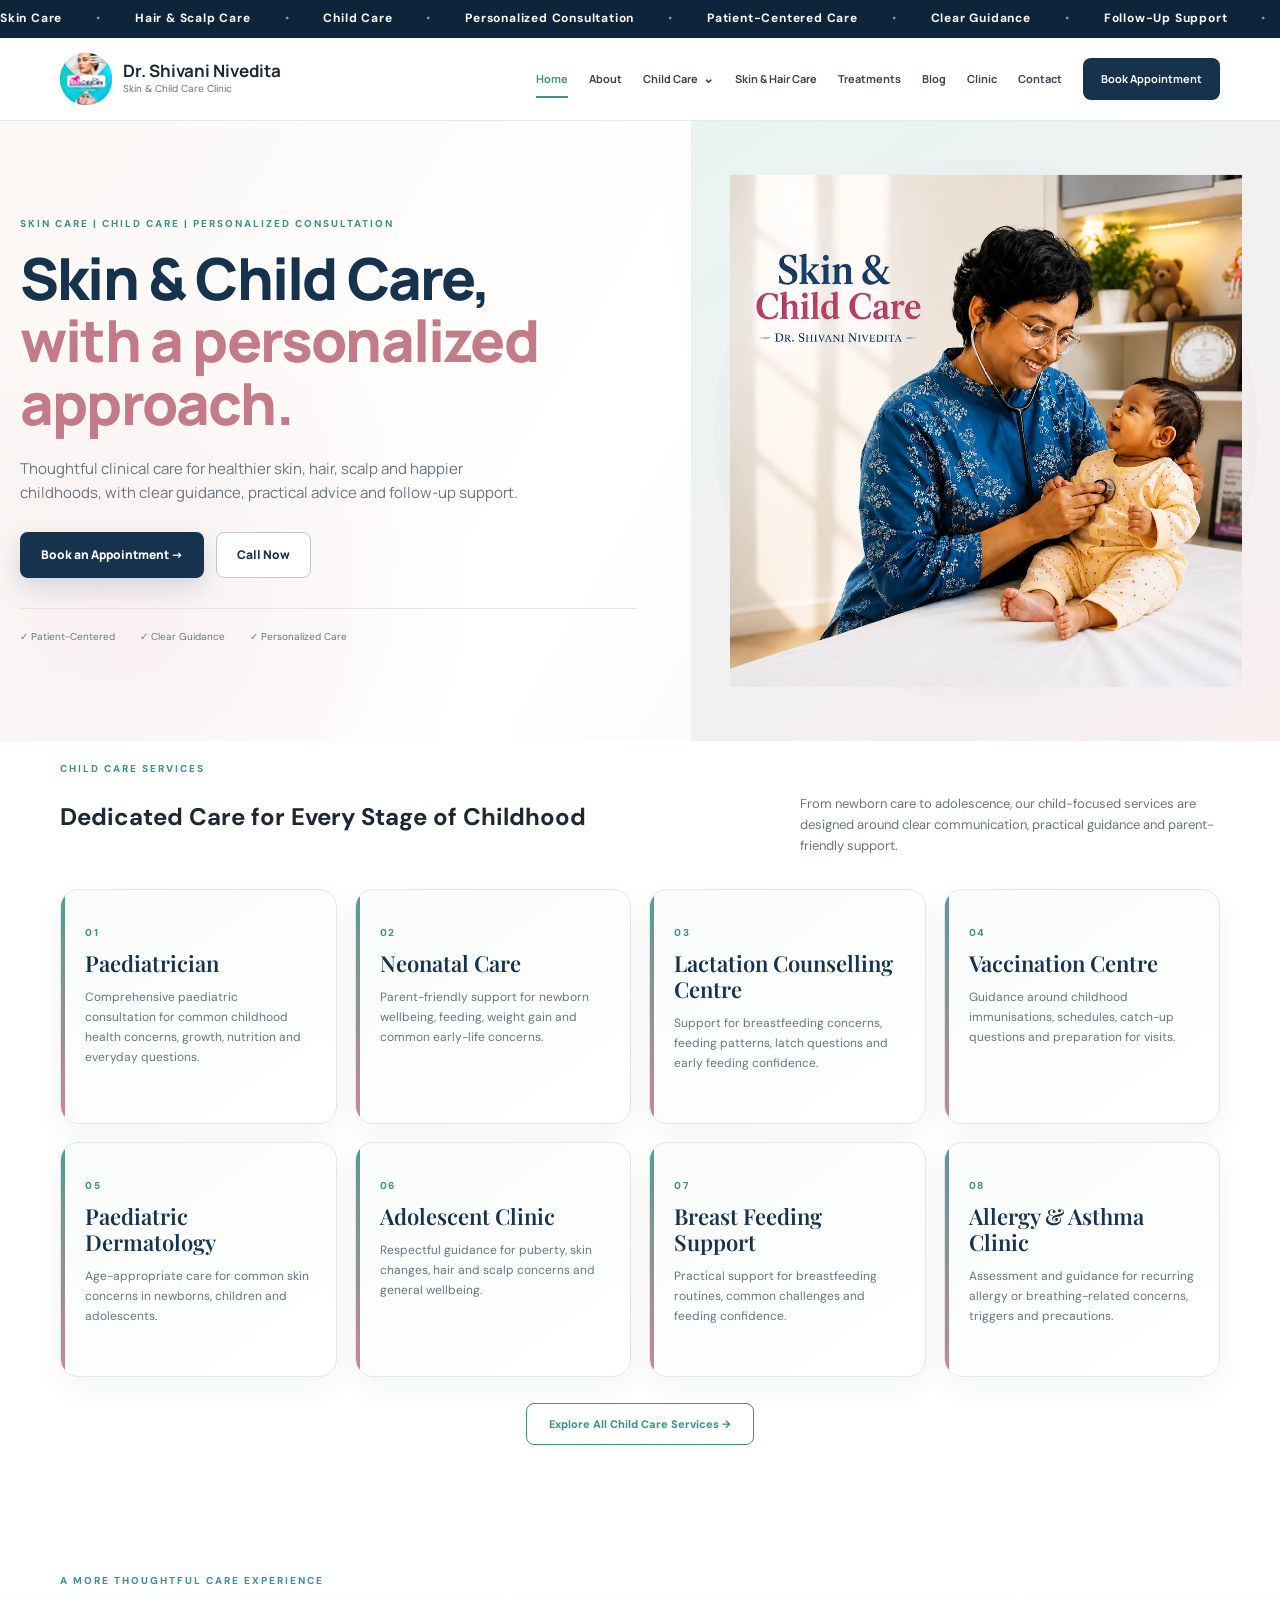
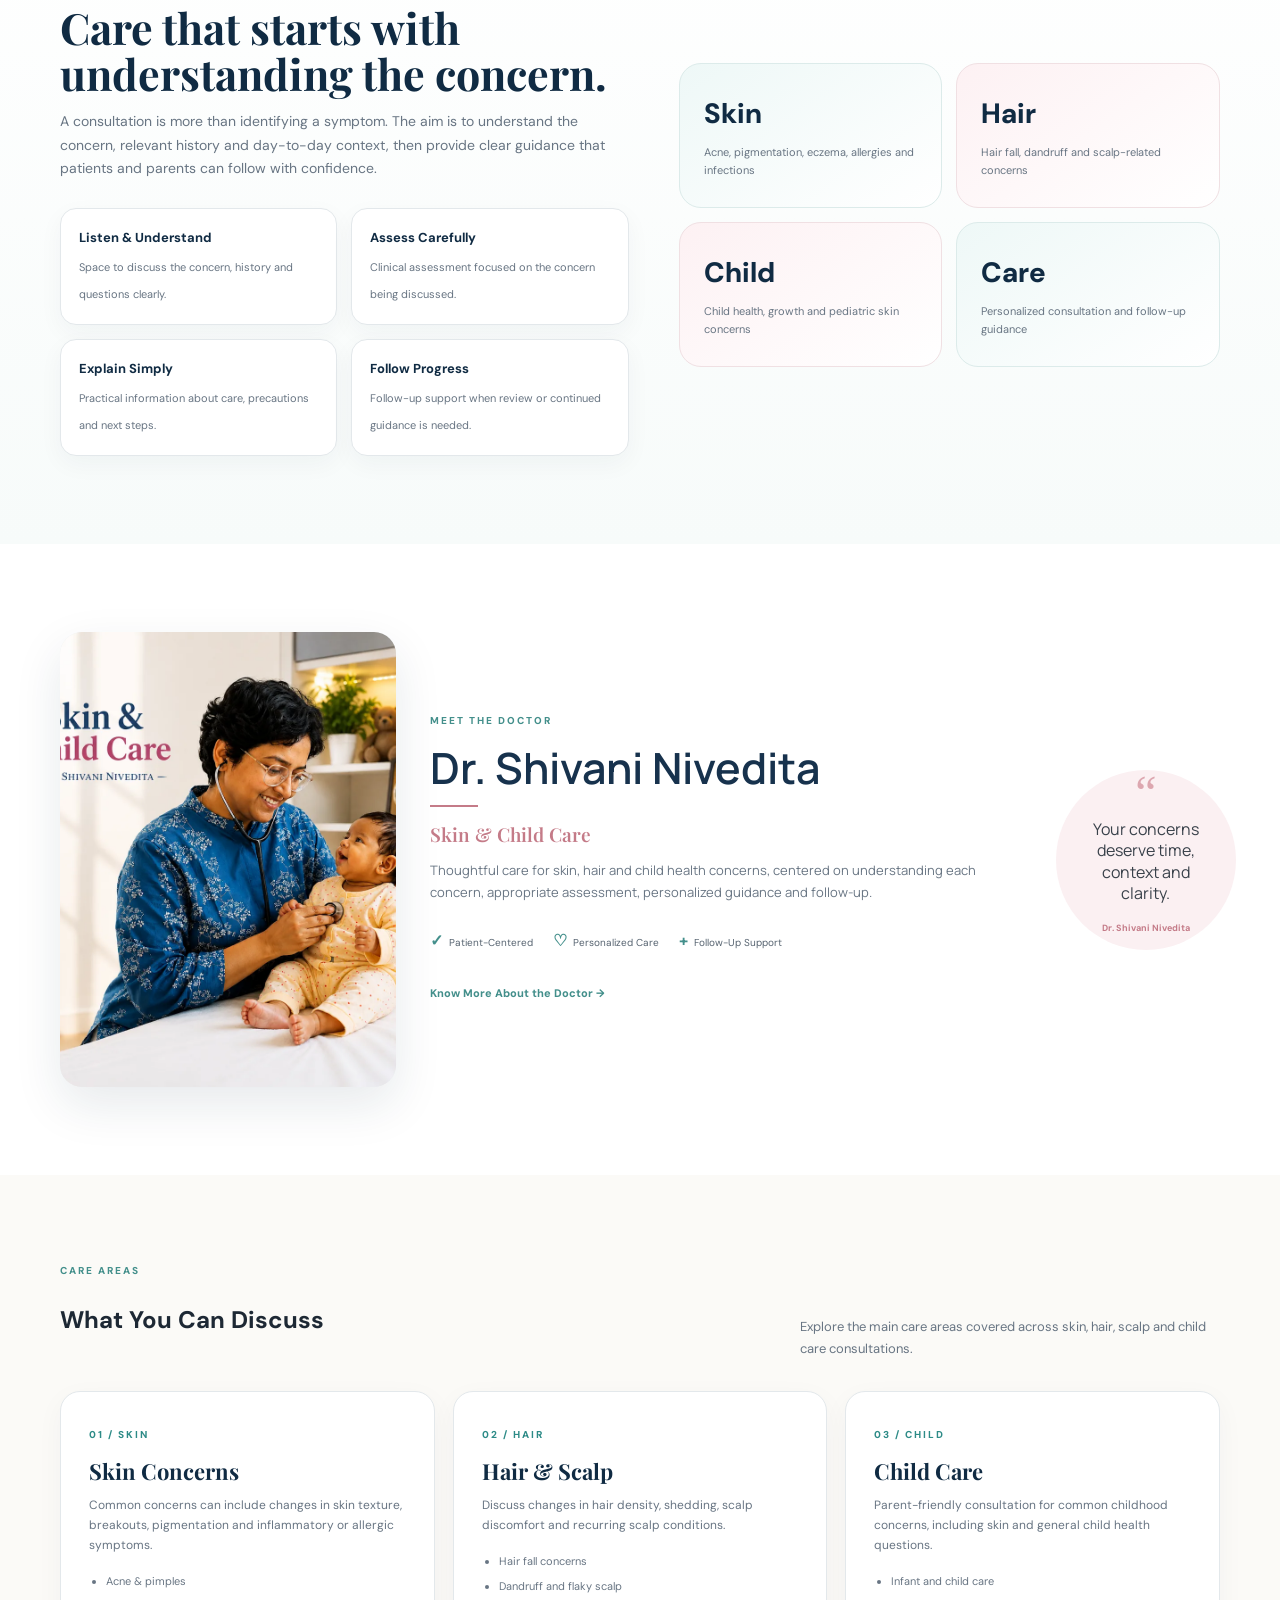
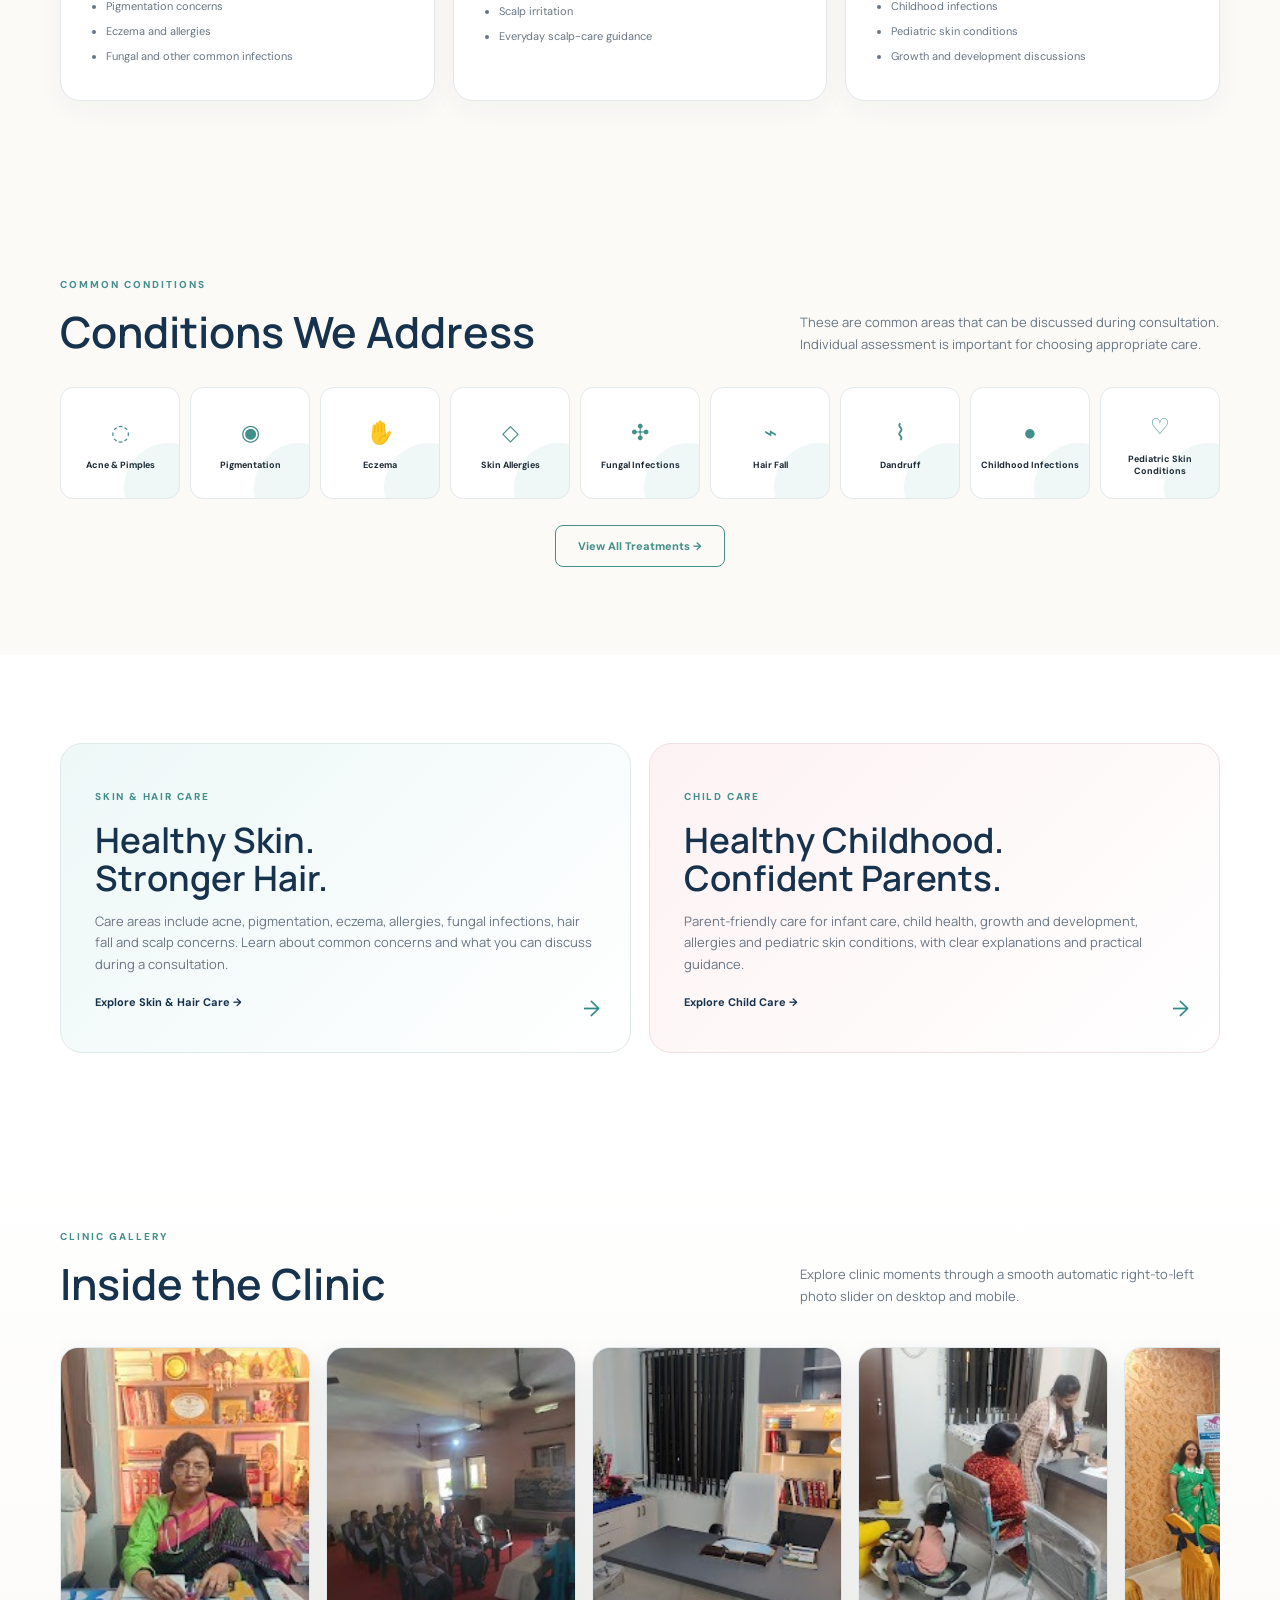
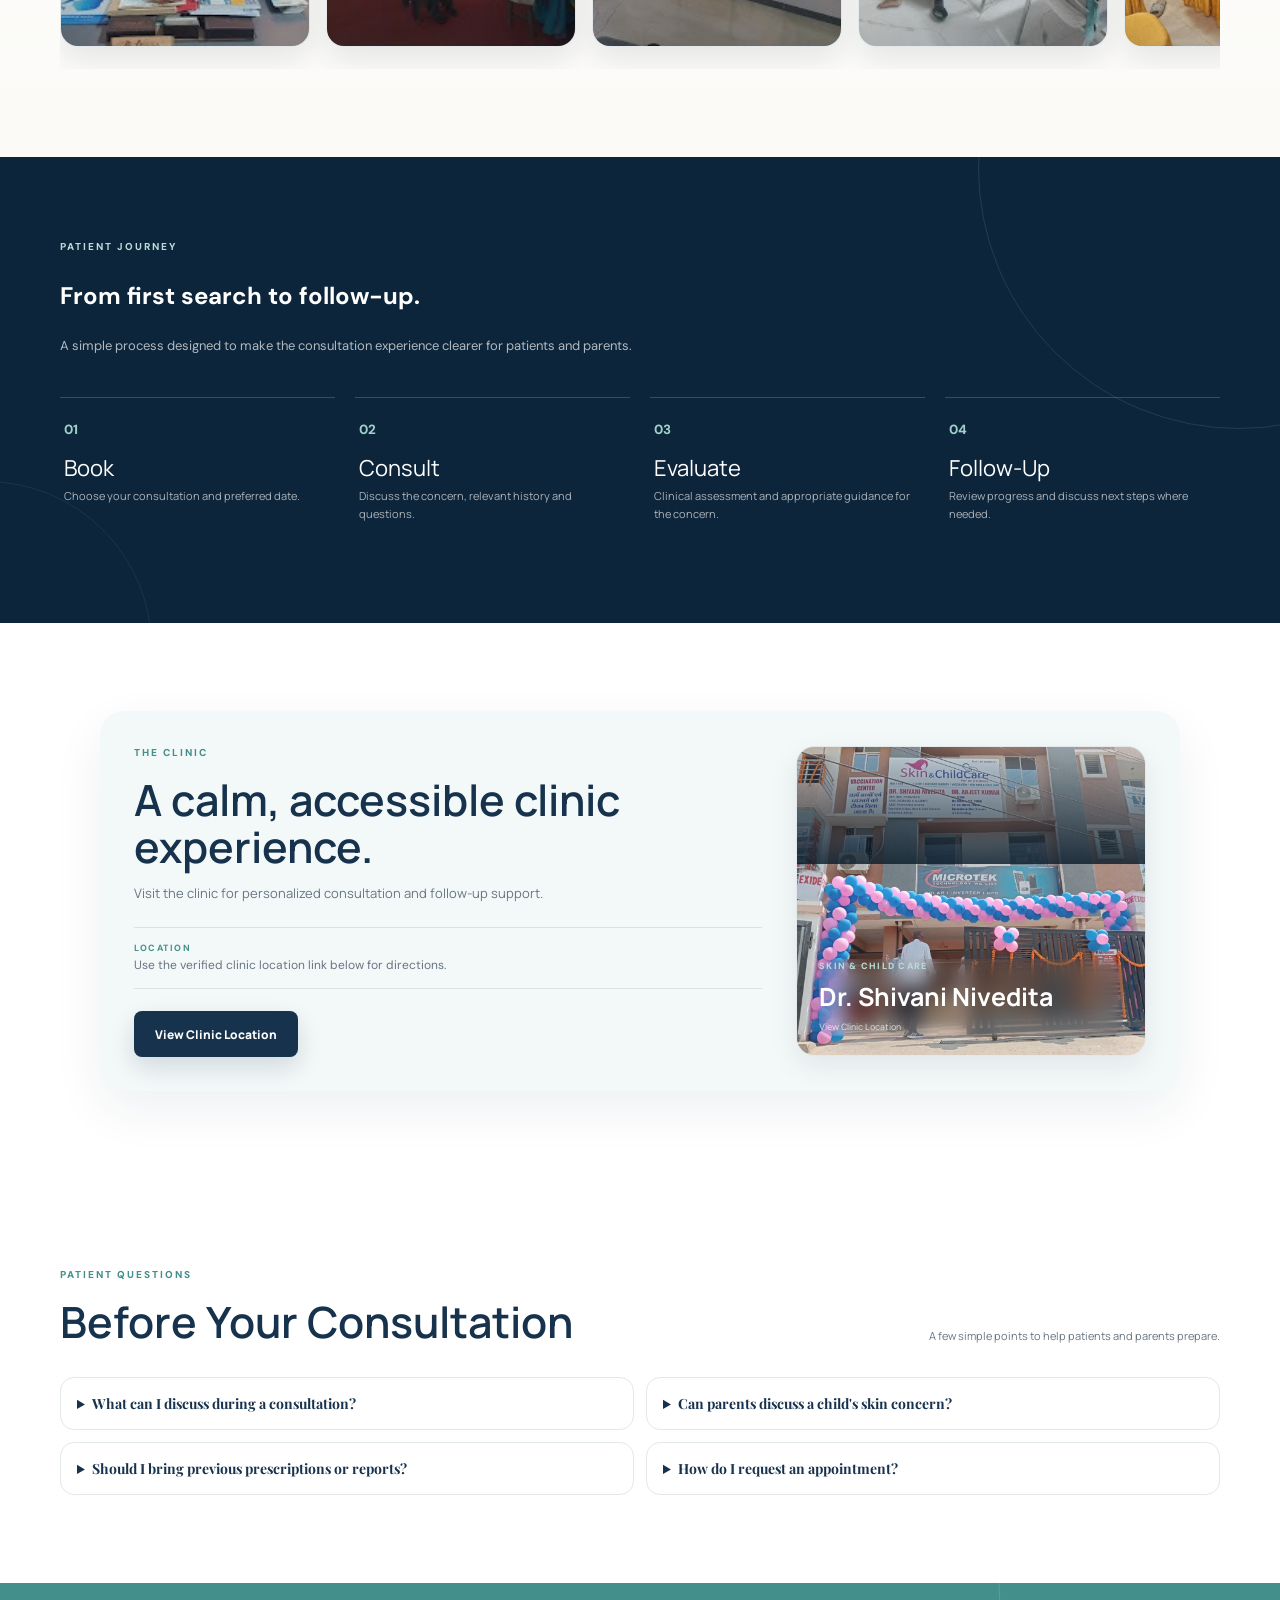
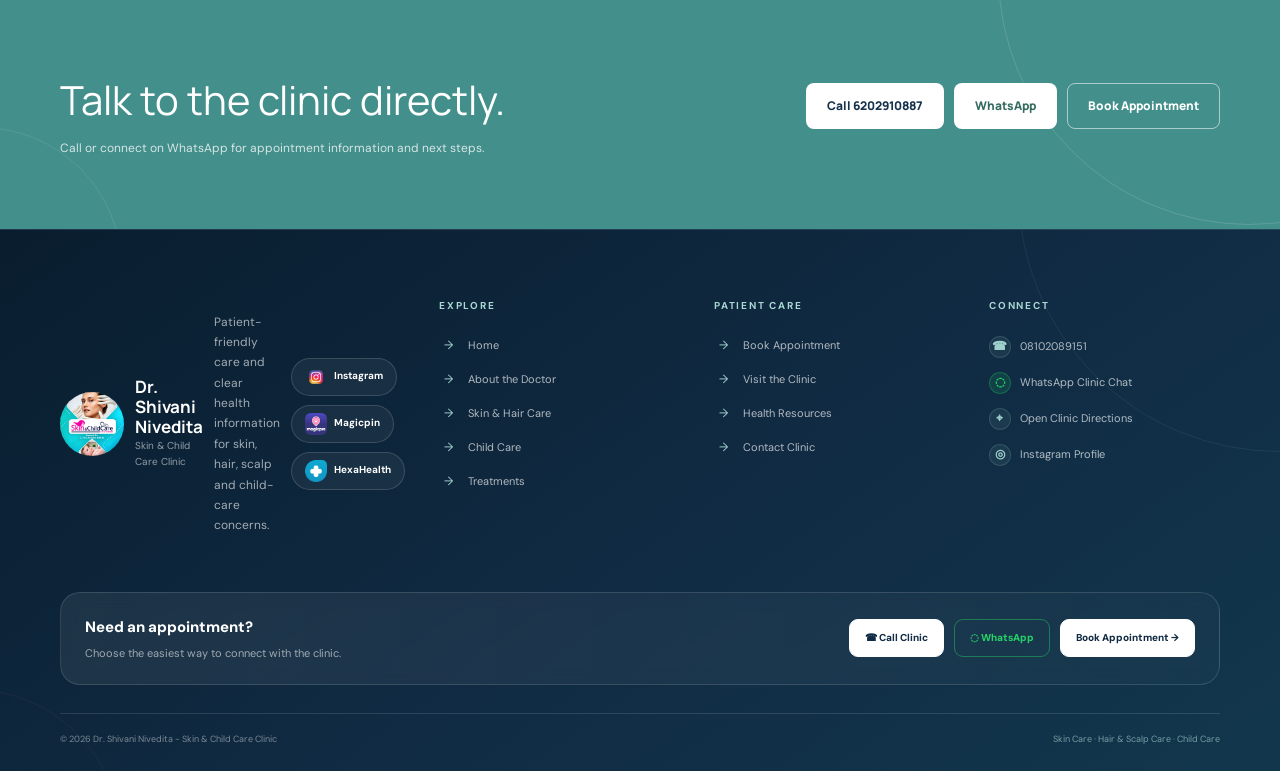
==== index.html @ 1cd17243 "Show highlighted Child Care services on homepage" ====
<!doctype html><html lang="en"><head><meta charset="UTF-8"><meta name="viewport" content="width=device-width,initial-scale=1.0"><meta name="description" content="Dr. Shivani Nivedita Skin & Child Care Clinic. Personalized consultation for skin, hair, scalp and child health concerns with clear guidance and follow-up support."><meta name="theme-color" content="#102b43"><title>Dr. Shivani Nivedita | Skin & Child Care Clinic</title><link rel="preconnect" href="https://fonts.googleapis.com"><link rel="preconnect" href="https://fonts.gstatic.com" crossorigin><link href="https://fonts.googleapis.com/css2?family=DM+Sans:wght@400;500;600;700&family=Manrope:wght@400;500;600;700;800&family=Playfair+Display:wght@600;700&display=swap" rel="stylesheet"><link rel="stylesheet" href="clinic.css"><link rel="stylesheet" href="gallery.css"><link rel="stylesheet" href="hero.css"><link rel="stylesheet" href="premium.css"></head><body><div class="topline">Skin Care <span>•</span> Child Care <span>•</span> Personalized Consultation</div><header class="header"><div class="container nav-wrap"><a class="brand" href="index.html"><img class="brand-logo-img" src="logo.png.jpeg" alt="Dr. Shivani Nivedita - Skin & Child Care Clinic"><span><b>Dr. Shivani Nivedita</b><small>Skin & Child Care Clinic</small></span></a><button class="menu-toggle" aria-label="Open menu" aria-expanded="false">☰</button><nav class="nav"><a class="active" href="index.html">Home</a><a href="about.html">About</a><div class="nav-dropdown"><a href="child-care.html">Child Care <span class="dropdown-arrow">⌄</span></a><div class="dropdown-menu"><a href="child-care.html#newborn-care">Newborn Care</a><a href="child-care.html#child-health">Child Health</a><a href="child-care.html#growth-development">Growth & Development</a><a href="child-care.html#adolescent-care">Adolescent Care</a><a href="child-care.html#childhood-allergies">Childhood Allergies</a><a href="child-care.html#childhood-infections">Childhood Infections</a><a href="child-care.html#pediatric-skin">Pediatric Skin Conditions</a></div></div><a href="skin-hair-care.html">Skin & Hair Care</a><a href="treatments.html">Treatments</a><a href="blog.html">Blog</a><a href="clinic.html">Clinic</a><a href="contact.html">Contact</a><a class="nav-btn" href="appointment.html">Book Appointment</a></nav></div></header><main>
<section class="hero"><div class="hero-grid"><div class="hero-copy"><div class="container"><div class="eyebrow">SKIN CARE | CHILD CARE | PERSONALIZED CONSULTATION</div><h1>Skin & Child Care,<br><em>with a personalized approach.</em></h1><p>Thoughtful clinical care for healthier skin, hair, scalp and happier childhoods, with clear guidance, practical advice and follow-up support.</p><div class="actions"><a class="btn primary" href="appointment.html">Book an Appointment →</a><a class="btn secondary" href="tel:+916202910887">Call Now</a></div><div class="trust"><span>✓ Patient-Centered</span><span>✓ Clear Guidance</span><span>✓ Personalized Care</span></div></div></div><div class="hero-visual"><img src="doctor-shivani.jpg" alt="Dr. Shivani Nivedita with a child at Skin & Child Care Clinic"></div></div></section>
<section class="service-strip child-home-services">
  <div class="container">
    <div class="section-title">
      <div><div class="eyebrow">CHILD CARE SERVICES</div><h2>Dedicated Care for Every Stage of Childhood</h2></div>
      <p>From newborn care to adolescence, our child-focused services are designed around clear communication, practical guidance and parent-friendly support.</p>
    </div>
    <div class="child-services-grid">
      <a class="child-service-highlight" href="child-care.html#paediatrician" id="paediatrician"><span class="number">01</span><h3>Paediatrician</h3><p>Comprehensive paediatric consultation for common childhood health concerns, growth, nutrition and everyday questions.</p></a>
      <a class="child-service-highlight" href="child-care.html#neonatal-care" id="neonatal-care"><span class="number">02</span><h3>Neonatal Care</h3><p>Parent-friendly support for newborn wellbeing, feeding, weight gain and common early-life concerns.</p></a>
      <a class="child-service-highlight" href="child-care.html#lactation" id="lactation"><span class="number">03</span><h3>Lactation Counselling Centre</h3><p>Support for breastfeeding concerns, feeding patterns, latch questions and early feeding confidence.</p></a>
      <a class="child-service-highlight" href="child-care.html#vaccination" id="vaccination"><span class="number">04</span><h3>Vaccination Centre</h3><p>Guidance around childhood immunisations, schedules, catch-up questions and preparation for visits.</p></a>
      <a class="child-service-highlight" href="child-care.html#paediatric-dermatology" id="paediatric-dermatology"><span class="number">05</span><h3>Paediatric Dermatology</h3><p>Age-appropriate care for common skin concerns in newborns, children and adolescents.</p></a>
      <a class="child-service-highlight" href="child-care.html#adolescent-clinic" id="adolescent-clinic"><span class="number">06</span><h3>Adolescent Clinic</h3><p>Respectful guidance for puberty, skin changes, hair and scalp concerns and general wellbeing.</p></a>
      <a class="child-service-highlight" href="child-care.html#breastfeeding" id="breastfeeding"><span class="number">07</span><h3>Breast Feeding Support</h3><p>Practical support for breastfeeding routines, common challenges and feeding confidence.</p></a>
      <a class="child-service-highlight" href="child-care.html#allergy-asthma" id="allergy-asthma"><span class="number">08</span><h3>Allergy & Asthma Clinic</h3><p>Assessment and guidance for recurring allergy or breathing-related concerns, triggers and precautions.</p></a>
    </div>
    <a class="outline-link" href="child-care.html">Explore All Child Care Services →</a>
  </div>
</section>
<section class="premium-info"><div class="container premium-info-grid"><div class="premium-info-copy"><div class="eyebrow">A MORE THOUGHTFUL CARE EXPERIENCE</div><h2>Care that starts with understanding the concern.</h2><p>A consultation is more than identifying a symptom. The aim is to understand the concern, relevant history and day-to-day context, then provide clear guidance that patients and parents can follow with confidence.</p><div class="premium-points"><div class="premium-point"><b>Listen & Understand</b><span>Space to discuss the concern, history and questions clearly.</span></div><div class="premium-point"><b>Assess Carefully</b><span>Clinical assessment focused on the concern being discussed.</span></div><div class="premium-point"><b>Explain Simply</b><span>Practical information about care, precautions and next steps.</span></div><div class="premium-point"><b>Follow Progress</b><span>Follow-up support when review or continued guidance is needed.</span></div></div></div><div class="premium-stat-panel"><div class="premium-stat"><strong>Skin</strong><span>Acne, pigmentation, eczema, allergies and infections</span></div><div class="premium-stat"><strong>Hair</strong><span>Hair fall, dandruff and scalp-related concerns</span></div><div class="premium-stat"><strong>Child</strong><span>Child health, growth and pediatric skin concerns</span></div><div class="premium-stat"><strong>Care</strong><span>Personalized consultation and follow-up guidance</span></div></div></div></section>
<section class="section"><div class="container intro-grid"><div class="portrait"><img src="doctor-shivani.jpg" alt="Dr. Shivani Nivedita"></div><div><div class="eyebrow">MEET THE DOCTOR</div><h2>Dr. Shivani Nivedita</h2><div class="rule"></div><h3>Skin & Child Care</h3><p>Thoughtful care for skin, hair and child health concerns, centered on understanding each concern, appropriate assessment, personalized guidance and follow-up.</p><div class="mini-features"><span><b>✓</b>Patient-Centered</span><span><b>♡</b>Personalized Care</span><span><b>+</b>Follow-Up Support</span></div><a class="text-btn" href="about.html">Know More About the Doctor →</a></div><aside class="quote"><strong>“</strong><p>Your concerns deserve time, context and clarity.</p><small>Dr. Shivani Nivedita</small></aside></div></section>
<section class="care-details"><div class="container"><div class="section-title"><div><div class="eyebrow">CARE AREAS</div><h2>What You Can Discuss</h2></div><p>Explore the main care areas covered across skin, hair, scalp and child care consultations.</p></div><div class="care-details-grid"><article class="care-detail reveal"><span class="num">01 / SKIN</span><h3>Skin Concerns</h3><p>Common concerns can include changes in skin texture, breakouts, pigmentation and inflammatory or allergic symptoms.</p><ul><li>Acne & pimples</li><li>Pigmentation concerns</li><li>Eczema and allergies</li><li>Fungal and other common infections</li></ul></article><article class="care-detail reveal"><span class="num">02 / HAIR</span><h3>Hair & Scalp</h3><p>Discuss changes in hair density, shedding, scalp discomfort and recurring scalp conditions.</p><ul><li>Hair fall concerns</li><li>Dandruff and flaky scalp</li><li>Scalp irritation</li><li>Everyday scalp-care guidance</li></ul></article><article class="care-detail reveal"><span class="num">03 / CHILD</span><h3>Child Care</h3><p>Parent-friendly consultation for common childhood concerns, including skin and general child health questions.</p><ul><li>Infant and child care</li><li>Childhood infections</li><li>Pediatric skin conditions</li><li>Growth and development discussions</li></ul></article></div></div></section>
<section class="section tinted"><div class="container"><div class="section-title"><div><div class="eyebrow">COMMON CONDITIONS</div><h2>Conditions We Address</h2></div><p>These are common areas that can be discussed during consultation. Individual assessment is important for choosing appropriate care.</p></div><div class="condition-grid"><a href="treatments.html">◌<b>Acne & Pimples</b></a><a href="treatments.html">◉<b>Pigmentation</b></a><a href="treatments.html">✋<b>Eczema</b></a><a href="treatments.html">◇<b>Skin Allergies</b></a><a href="treatments.html">✣<b>Fungal Infections</b></a><a href="treatments.html">⌁<b>Hair Fall</b></a><a href="treatments.html">⌇<b>Dandruff</b></a><a href="treatments.html">●<b>Childhood Infections</b></a><a href="treatments.html">♡<b>Pediatric Skin Conditions</b></a></div><a class="outline-link" href="treatments.html">View All Treatments →</a></div></section>
<section class="section"><div class="container two-panels"><a href="skin-hair-care.html"><small>SKIN & HAIR CARE</small><h2>Healthy Skin.<br>Stronger Hair.</h2><p>Care areas include acne, pigmentation, eczema, allergies, fungal infections, hair fall and scalp concerns. Learn about common concerns and what you can discuss during a consultation.</p><b>Explore Skin & Hair Care →</b></a><a href="child-care.html"><small>CHILD CARE</small><h2>Healthy Childhood.<br>Confident Parents.</h2><p>Parent-friendly care for infant care, child health, growth and development, allergies and pediatric skin conditions, with clear explanations and practical guidance.</p><b>Explore Child Care →</b></a></div></section>
<section class="section gallery-section"><div class="container"><div class="section-title"><div><div class="eyebrow">CLINIC GALLERY</div><h2>Inside the Clinic</h2></div><p>Explore clinic moments through a smooth automatic right-to-left photo slider on desktop and mobile.</p></div><div class="gallery-window" aria-label="Clinic photo carousel"><div class="gallery-track"><div class="gallery-set"><a href="1.jpg" target="_blank" rel="noopener"><img src="1.jpg" alt="Clinic gallery image 1" loading="lazy"></a><a href="2.jpg" target="_blank" rel="noopener"><img src="2.jpg" alt="Clinic gallery image 2" loading="lazy"></a><a href="3.jpg" target="_blank" rel="noopener"><img src="3.jpg" alt="Clinic gallery image 3" loading="lazy"></a><a href="4.jpg" target="_blank" rel="noopener"><img src="4.jpg" alt="Clinic gallery image 4" loading="lazy"></a><a href="5.jpg" target="_blank" rel="noopener"><img src="5.jpg" alt="Clinic gallery image 5" loading="lazy"></a><a href="6.jpg" target="_blank" rel="noopener"><img src="6.jpg" alt="Clinic gallery image 6" loading="lazy"></a><a href="7.jpg" target="_blank" rel="noopener"><img src="7.jpg" alt="Clinic gallery image 7" loading="lazy"></a><a href="8.jpg" target="_blank" rel="noopener"><img src="8.jpg" alt="Clinic gallery image 8" loading="lazy"></a><a href="9.jpg" target="_blank" rel="noopener"><img src="9.jpg" alt="Clinic gallery image 9" loading="lazy"></a></div><div class="gallery-set" aria-hidden="true"><a href="1.jpg" tabindex="-1"><img src="1.jpg" alt="" loading="lazy"></a><a href="2.jpg" tabindex="-1"><img src="2.jpg" alt="" loading="lazy"></a><a href="3.jpg" tabindex="-1"><img src="3.jpg" alt="" loading="lazy"></a><a href="4.jpg" tabindex="-1"><img src="4.jpg" alt="" loading="lazy"></a><a href="5.jpg" tabindex="-1"><img src="5.jpg" alt="" loading="lazy"></a><a href="6.jpg" tabindex="-1"><img src="6.jpg" alt="" loading="lazy"></a><a href="7.jpg" tabindex="-1"><img src="7.jpg" alt="" loading="lazy"></a><a href="8.jpg" tabindex="-1"><img src="8.jpg" alt="" loading="lazy"></a><a href="9.jpg" tabindex="-1"><img src="9.jpg" alt="" loading="lazy"></a></div></div></div></div></section>
<section class="journey"><div class="container"><div class="eyebrow light">PATIENT JOURNEY</div><h2>From first search to follow-up.</h2><p style="max-width:680px;color:rgba(255,255,255,.68);font-size:13px">A simple process designed to make the consultation experience clearer for patients and parents.</p><div class="journey-grid"><div><small>01</small><h3>Book</h3><p>Choose your consultation and preferred date.</p></div><div><small>02</small><h3>Consult</h3><p>Discuss the concern, relevant history and questions.</p></div><div><small>03</small><h3>Evaluate</h3><p>Clinical assessment and appropriate guidance for the concern.</p></div><div><small>04</small><h3>Follow-Up</h3><p>Review progress and discuss next steps where needed.</p></div></div></div></section>
<section class="section"><div class="container location-card"><div><div class="eyebrow">THE CLINIC</div><h2>A calm, accessible clinic experience.</h2><p>Visit the clinic for personalized consultation and follow-up support.</p><div class="details"><b>LOCATION</b><span>Use the verified clinic location link below for directions.</span></div><a class="btn primary" href="https://share.google/LJ29RQrwgCuM4iS1u" target="_blank" rel="noopener">View Clinic Location</a></div><a class="location-art" href="https://share.google/LJ29RQrwgCuM4iS1u" target="_blank" rel="noopener" aria-label="View clinic location"><img src="7.jpg" alt="Clinic preview"><div class="location-overlay"><span>SKIN & CHILD CARE</span><b>Dr. Shivani Nivedita</b><small>View Clinic Location</small></div></a></div></section>
<section class="section faq"><div class="container"><div class="section-title"><div><div class="eyebrow">PATIENT QUESTIONS</div><h2>Before Your Consultation</h2></div><p>A few simple points to help patients and parents prepare.</p></div><div class="faq-grid"><details><summary>What can I discuss during a consultation?</summary><p>You can discuss skin, hair, scalp and child-care concerns, symptoms, relevant history and questions about ongoing care.</p></details><details><summary>Can parents discuss a child's skin concern?</summary><p>Yes. Parents or caregivers can bring questions about common childhood concerns and pediatric skin conditions for discussion and assessment.</p></details><details><summary>Should I bring previous prescriptions or reports?</summary><p>If you have relevant previous prescriptions, reports or a list of medicines, keeping them available can help provide useful context during the consultation.</p></details><details><summary>How do I request an appointment?</summary><p>Use the appointment page or contact the clinic directly by phone or WhatsApp for appointment information.</p></details></div></div></section>
<section class="cta"><div class="container cta-inner"><div><div class="eyebrow light">NEED AN APPOINTMENT?</div><h2>Talk to the clinic directly.</h2><p>Call or connect on WhatsApp for appointment information and next steps.</p></div><div class="cta-actions"><a class="btn light" href="tel:+916202910887">Call 6202910887</a><a class="btn whatsapp" href="https://wa.me/916202910887" target="_blank" rel="noopener">WhatsApp</a><a class="btn ghost" href="appointment.html">Book Appointment</a></div></div></section>
</main><footer><div class="container footer-grid"><div><div class="brand footer-brand"><img class="footer-logo" src="logo.png.jpeg" alt="Dr. Shivani Nivedita - Skin & Child Care Clinic"><span><b>Dr. Shivani Nivedita</b><small>Skin & Child Care Clinic</small></span></div><p>Patient-friendly clinical information for skin, hair and child care.</p></div><div><h4>Explore</h4><a href="about.html">About</a><a href="child-care.html">Child Care</a><a href="skin-hair-care.html">Skin & Hair Care</a><a href="treatments.html">Treatments</a></div><div><h4>Patient</h4><a href="appointment.html">Book Appointment</a><a href="clinic.html">Clinic</a><a href="blog.html">Health Resources</a></div><div><h4>Contact</h4><a href="tel:+916202910887">6202910887</a><a href="https://wa.me/916202910887">WhatsApp</a><a href="https://share.google/LJ29RQrwgCuM4iS1u">Clinic Location</a></div></div><div class="container footer-bottom">© <span id="year"></span> Dr. Shivani Nivedita - Skin & Child Care Clinic</div></footer><div class="mobile-bar"><a href="tel:+916202910887">Call</a><a href="https://wa.me/916202910887">WhatsApp</a><a href="appointment.html">Book Appointment</a></div><script src="script.js"></script></body></html>
---- clinic.css ----
:root{--navy:#17324d;--navy2:#0d253a;--teal:#438f8b;--teal-light:#eaf6f4;--rose:#c47b88;--rose-light:#fbf0f2;--cream:#fbfaf7;--ink:#1d2834;--muted:#687583;--line:#e3e8eb;--shadow:0 18px 48px rgba(18,45,65,.10)}*{box-sizing:border-box}html{scroll-behavior:smooth}body{margin:0;color:var(--ink);font-family:'DM Sans',Arial,sans-serif;line-height:1.65;background:#fff}a{text-decoration:none;color:inherit}.container{width:min(1160px,calc(100% - 40px));margin:auto}.topline{height:32px;background:var(--navy2);color:#fff;display:flex;justify-content:center;align-items:center;gap:16px;font-size:10px;letter-spacing:.7px}.topline span{opacity:.4}.header{position:sticky;top:0;z-index:50;background:rgba(255,255,255,.97);backdrop-filter:blur(14px);border-bottom:1px solid var(--line)}.nav-wrap{min-height:82px;display:flex;align-items:center;justify-content:space-between}.brand{display:flex;align-items:center;gap:11px}.brand-mark{width:45px;height:45px;border:1.5px solid var(--teal);border-radius:50%;display:grid;place-items:center;color:var(--navy);font:700 14px Georgia,serif}.brand b{display:block;font:700 17px 'Playfair Display',Georgia,serif;line-height:1.2}.brand small{display:block;color:var(--muted);font-size:10px}.brand-logo-img{width:52px;height:52px;object-fit:contain;display:block}.nav{display:flex;align-items:center;gap:21px;font-size:11px;font-weight:700;color:#394754}.nav a{padding:30px 0;position:relative}.nav a:hover,.nav a.active{color:var(--teal)}.nav a.active:after{content:'';position:absolute;left:0;right:0;bottom:20px;height:2px;background:var(--teal)}.nav-btn{background:var(--navy);color:#fff!important;padding:12px 18px!important;border-radius:8px}.menu-toggle{display:none;border:0;background:none;color:var(--navy);font-size:25px}.hero{background:linear-gradient(120deg,#fbf8f5,#fff 48%,#edf7f6)}.hero-grid{display:grid;grid-template-columns:48% 52%;min-height:620px}.hero-copy{display:flex;align-items:center;padding:60px 42px 60px 0}.eyebrow{font-size:10px;letter-spacing:2px;color:var(--teal);font-weight:800;margin-bottom:14px}.hero h1{font:600 58px/1.05 'Playfair Display',Georgia,serif;letter-spacing:-1.5px;color:var(--navy);margin:0}.hero h1 em{font-style:normal;color:var(--rose)}.hero p{font-size:15px;color:var(--muted);max-width:520px;margin:22px 0}.actions{display:flex;gap:12px;flex-wrap:wrap;margin-top:26px}.btn{display:inline-flex;align-items:center;justify-content:center;min-height:46px;padding:12px 20px;border-radius:8px;font-size:12px;font-weight:800;transition:.2s;border:1px solid transparent}.btn.primary{background:var(--navy);color:#fff;box-shadow:0 10px 24px rgba(23,50,77,.15)}.btn.primary:hover{transform:translateY(-2px);background:var(--navy2)}.btn.secondary{background:#fff;color:var(--navy);border-color:#bdc8ce}.trust{display:flex;gap:25px;flex-wrap:wrap;border-top:1px solid #e1e5e7;margin-top:30px;padding-top:20px;color:#687582;font-size:10px}.hero-visual{min-height:620px;overflow:hidden}.hero-visual img{width:100%;height:100%;object-fit:cover;object-position:center top;display:block}.service-strip{padding:20px 0 40px}.cards4{display:grid;grid-template-columns:repeat(4,1fr);gap:14px}.service-card{min-height:126px;padding:20px;border:1px solid var(--line);border-radius:16px;display:flex;align-items:center;gap:13px;box-shadow:0 7px 24px rgba(20,45,65,.04);transition:.2s}.service-card:hover{transform:translateY(-4px);box-shadow:var(--shadow)}.service-card.blush{background:var(--rose-light)}.service-card.mint{background:#eef8f7}.service-card.aqua{background:#edf7fb}.service-card.cream{background:#fdf8f1}.service-card i{width:48px;height:48px;flex:0 0 48px;border-radius:50%;background:#fff;display:grid;place-items:center;font-style:normal;color:var(--teal);font-size:22px}.service-card b{font:700 16px 'Playfair Display',Georgia,serif;color:var(--navy)}.service-card p{font-size:10px;line-height:1.45;color:var(--muted);margin:3px 0 0}.service-card>span{margin-left:auto;color:var(--teal);font-weight:800}.section{padding:88px 0}.intro-grid{display:grid;grid-template-columns:29% 51% 20%;gap:34px;align-items:center}.portrait{height:455px;border-radius:22px;overflow:hidden;background:#edf1f2;box-shadow:var(--shadow)}.portrait img{width:100%;height:100%;object-fit:cover;object-position:center top}.section h2{font:600 43px/1.1 'Playfair Display',Georgia,serif;color:var(--navy);margin:0}.intro-grid h3{font:600 19px 'Playfair Display',Georgia,serif;color:var(--rose);margin:13px 0}.intro-grid p{font-size:13px;color:var(--muted)}.rule{width:48px;height:2px;background:var(--rose);margin:14px 0}.mini-features{display:flex;gap:20px;flex-wrap:wrap;margin:25px 0}.mini-features span{font-size:10px;color:#566370}.mini-features b{color:var(--teal);font-size:16px;margin-right:6px}.text-btn,.outline-link{font-size:11px;font-weight:800;color:var(--teal)}.quote{width:180px;height:180px;border-radius:50%;background:var(--rose-light);display:flex;flex-direction:column;align-items:center;justify-content:center;text-align:center;padding:22px}.quote>strong{font:48px Georgia;color:#dda7b0;line-height:.4}.quote p{font:16px/1.35 Georgia;color:#39414a}.quote small{font-size:9px;color:var(--rose);font-weight:700}.tinted{background:var(--cream)}.section-title{display:flex;justify-content:space-between;align-items:end;gap:30px;margin-bottom:32px}.section-title p{max-width:420px;color:var(--muted);font-size:13px;margin:0}.condition-grid{display:grid;grid-template-columns:repeat(9,1fr);gap:10px}.condition-grid a{min-height:112px;padding:12px 6px;background:#fff;border:1px solid var(--line);border-radius:13px;display:flex;flex-direction:column;justify-content:center;align-items:center;text-align:center;gap:9px;color:var(--teal);font-size:22px}.condition-grid b{font-size:9px;line-height:1.3;color:var(--ink)}.outline-link{display:block;width:max-content;border:1px solid var(--teal);border-radius:8px;padding:11px 22px;margin:26px auto 0}.two-panels{display:grid;grid-template-columns:1fr 1fr;gap:18px}.two-panels>a{min-height:285px;border-radius:22px;padding:38px 34px;border:1px solid #e1e9ea;background:linear-gradient(135deg,#edf8f7,#fff)}.two-panels>a+a{background:linear-gradient(135deg,#fdf2f3,#fff);border-color:#f0dfe2}.two-panels small{font-size:10px;letter-spacing:1.8px;color:var(--teal);font-weight:800}.two-panels h2{font-size:35px;margin:12px 0}.two-panels p{color:var(--muted);font-size:13px}.two-panels b{font-size:11px;color:var(--navy)}.journey{padding:82px 0;background:var(--navy2);color:#fff}.journey h2{color:#fff}.journey .light{color:#b9dcd8}.journey-grid{display:grid;grid-template-columns:repeat(4,1fr);gap:20px;margin-top:40px}.journey-grid>div{border-top:1px solid rgba(255,255,255,.18);padding:18px 4px}.journey-grid small{color:#9fd0cb;font-weight:800}.journey-grid h3{font:22px 'Playfair Display',Georgia,serif;margin:11px 0 4px}.journey-grid p{font-size:11px;color:rgba(255,255,255,.65);margin:0}.location-card{display:grid;grid-template-columns:1fr 1fr;gap:50px;align-items:center;background:#f3f8f8;border-radius:25px;padding:48px}.location-card p{font-size:13px;color:var(--muted)}.details{border-top:1px solid #d8e2e2;border-bottom:1px solid #d8e2e2;padding:13px 0;margin:22px 0;display:flex;flex-direction:column}.details b{font-size:9px;letter-spacing:1.5px;color:var(--teal)}.details span{font-size:12px;color:var(--muted)}.location-art{min-height:310px;border-radius:22px;background:linear-gradient(145deg,#dbeceb,#f7ecee);display:flex;flex-direction:column;align-items:center;justify-content:center;text-align:center;color:var(--navy)}.location-art span{font-size:10px;letter-spacing:2px;color:var(--teal);font-weight:800}.location-art b{font:30px 'Playfair Display',Georgia,serif;margin:10px}.cta{background:var(--teal);padding:58px 0;color:#fff}.cta-inner{display:flex;align-items:center;justify-content:space-between;gap:30px}.cta h2{font:40px 'Playfair Display',Georgia,serif;margin:0;color:#fff}.cta p{font-size:12px;color:rgba(255,255,255,.78)}.cta-actions{display:flex;gap:10px;flex-wrap:wrap}.btn.light{background:#fff;color:var(--navy)}.btn.whatsapp{background:#fff;color:#356c5f}.btn.ghost{border-color:rgba(255,255,255,.55);color:#fff}footer{background:#102437;color:#fff}.footer-grid{display:grid;grid-template-columns:1.5fr 1fr 1fr 1fr;gap:35px;padding:55px 0 35px}.footer-grid h4{font-size:10px;letter-spacing:1.5px;text-transform:uppercase;color:#b9dcd8}.footer-grid a:not(.brand){display:block;font-size:11px;color:rgba(255,255,255,.68);margin:8px 0}.footer-grid p{font-size:11px;color:rgba(255,255,255,.5);max-width:330px}.footer-bottom{border-top:1px solid rgba(255,255,255,.13);padding:17px 0 25px;color:rgba(255,255,255,.48);font-size:9px}.mobile-bar{display:none}
.page-hero{background:linear-gradient(120deg,#f4faf9,#fff 55%,#fbf0f2);padding:75px 0}.page-hero h1{font:600 52px/1.08 'Playfair Display',Georgia,serif;color:var(--navy);margin:0}.page-hero p{max-width:700px;color:var(--muted);font-size:15px}.content-grid{display:grid;grid-template-columns:repeat(3,1fr);gap:18px}.info-card{border:1px solid var(--line);border-radius:18px;padding:28px;background:#fff;box-shadow:0 8px 25px rgba(20,45,65,.035)}.info-card h3{font:600 22px 'Playfair Display',Georgia,serif;color:var(--navy);margin:8px 0}.info-card p{font-size:12px;color:var(--muted)}.number{font-size:10px;letter-spacing:1.5px;color:var(--teal);font-weight:800}.faq-grid{display:grid;grid-template-columns:1fr 1fr;gap:12px}.faq details{border:1px solid var(--line);border-radius:14px;padding:16px}.faq summary{font:700 14px 'Playfair Display',Georgia,serif;cursor:pointer;color:var(--navy)}.faq p{font-size:11px;color:var(--muted)}.form-layout{display:grid;grid-template-columns:.8fr 1.2fr;gap:35px}.form-box{background:#fff;border:1px solid var(--line);border-radius:20px;padding:28px;box-shadow:var(--shadow)}.form-row{display:grid;grid-template-columns:1fr 1fr;gap:10px}.form-box input,.form-box select,.form-box textarea{width:100%;margin:0 0 10px;padding:13px;border:1px solid #dfe4e7;border-radius:8px;font:inherit;font-size:12px}.form-box button{width:100%;border:0;cursor:pointer}.whatsapp-box{display:inline-flex;margin-top:12px;padding:13px 16px;border:1px solid #cfe1dd;border-radius:9px;background:#f5fbfa;color:#356c5f;font-size:12px;font-weight:800}
@media(max-width:1050px){.nav{gap:12px}.condition-grid{grid-template-columns:repeat(5,1fr)}.intro-grid{grid-template-columns:34% 1fr}.quote{display:none}.hero h1{font-size:49px}}
@media(max-width:800px){.container{width:min(100% - 28px,680px)}.topline{font-size:9px}.nav{display:none;position:absolute;left:14px;right:14px;top:72px;background:#fff;border:1px solid var(--line);border-radius:14px;padding:8px;box-shadow:var(--shadow);flex-direction:column;align-items:stretch;gap:0}.nav.open{display:flex}.nav a{padding:12px}.nav a.active:after{display:none}.nav-btn{text-align:center;margin-top:5px}.menu-toggle{display:block}.hero-grid{display:flex;flex-direction:column-reverse}.hero-visual{min-height:390px;height:60vw;max-height:520px}.hero-copy{padding:48px 0}.hero h1{font-size:42px}.hero p{font-size:14px}.actions .btn{min-width:150px}.cards4{grid-template-columns:1fr 1fr}.service-card{min-height:116px;padding:15px}.section{padding:65px 0}.intro-grid{grid-template-columns:1fr}.portrait{height:420px;max-width:420px}.section h2{font-size:37px}.section-title{display:block}.section-title p{margin-top:10px}.condition-grid{grid-template-columns:repeat(3,1fr)}.two-panels{grid-template-columns:1fr}.journey-grid{grid-template-columns:1fr 1fr}.location-card{grid-template-columns:1fr;padding:30px}.location-art{min-height:230px}.cta-inner{display:block}.cta-actions{margin-top:24px}.footer-grid{grid-template-columns:1fr 1fr}.page-hero h1{font-size:42px}.content-grid{grid-template-columns:1fr 1fr}.form-layout{grid-template-columns:1fr}.mobile-bar{display:grid;position:fixed;left:0;right:0;bottom:0;z-index:100;grid-template-columns:1fr 1fr 1.35fr;background:var(--navy2);box-shadow:0 -8px 25px rgba(0,0,0,.12)}.mobile-bar a{color:#fff;text-align:center;padding:11px 5px;font-size:11px;border-right:1px solid rgba(255,255,255,.14)}body{padding-bottom:52px}}
@media(max-width:480px){.cards4,.content-grid,.faq-grid{grid-template-columns:1fr}.hero h1{font-size:37px}.hero-visual{height:430px}.actions{display:grid}.actions .btn{width:100%}.trust{gap:12px}.condition-grid{grid-template-columns:repeat(2,1fr)}.journey-grid{grid-template-columns:1fr}.footer-grid{grid-template-columns:1fr}.page-hero{padding:55px 0}.page-hero h1{font-size:36px}}.footer-logo{width:56px;height:56px;object-fit:contain;display:block;flex:0 0 56px}.footer-brand{display:flex;align-items:center;gap:11px}.footer-brand b,.footer-brand small{display:block}.footer-brand b{color:#fff}.footer-brand small{color:rgba(255,255,255,.65)}
/* Child Care dropdown */
.nav-dropdown{position:relative;display:flex;align-items:center}
.nav-dropdown>a{display:flex;align-items:center;gap:5px}
.dropdown-arrow{font-size:13px;line-height:1;transition:transform .2s}
.nav-dropdown:hover .dropdown-arrow,.nav-dropdown:focus-within .dropdown-arrow{transform:rotate(180deg)}
.dropdown-menu{position:absolute;top:100%;left:50%;transform:translate(-50%,8px);width:225px;background:#fff;border:1px solid var(--line);border-radius:12px;padding:8px;box-shadow:var(--shadow);opacity:0;visibility:hidden;pointer-events:none;transition:.2s;z-index:60}
.nav-dropdown:hover .dropdown-menu,.nav-dropdown:focus-within .dropdown-menu{opacity:1;visibility:visible;pointer-events:auto;transform:translate(-50%,0)}
.dropdown-menu a{display:block!important;padding:10px 12px!important;border-radius:7px;font-size:10px;font-weight:700;color:#394754!important;white-space:nowrap}
.dropdown-menu a:hover{background:var(--teal-light);color:var(--teal)!important}
.nav-dropdown.is-active>a{color:var(--teal)}
.nav-dropdown.is-active>a:after{content:'';position:absolute;left:0;right:0;bottom:20px;height:2px;background:var(--teal)}
@media(max-width:800px){.nav-dropdown{display:block}.nav-dropdown>a{padding:12px!important}.dropdown-menu{position:static;transform:none;width:auto;box-shadow:none;border:0;border-top:1px solid var(--line);border-radius:0;margin:3px 8px 5px;padding:4px 0;opacity:1;visibility:visible;pointer-events:auto}.dropdown-menu a{padding:9px 12px!important;font-size:10px}.nav-dropdown.is-active>a:after{display:none}}

/* Highlighted Child Care services */
.child-services-grid{display:grid;grid-template-columns:repeat(4,1fr);gap:18px}
.child-service-highlight{position:relative;min-height:235px;padding:28px 24px 24px;background:linear-gradient(145deg,#f8fcfb,#fff);border:1px solid #dfe9e8;border-radius:18px;box-shadow:0 10px 28px rgba(20,45,65,.05);overflow:hidden;transition:.2s}
.child-service-highlight:before{content:'';position:absolute;inset:0 auto 0 0;width:4px;background:linear-gradient(180deg,var(--teal),var(--rose));opacity:.9}
.child-service-highlight:hover{transform:translateY(-4px);box-shadow:var(--shadow)}
.child-service-highlight .number{display:inline-block;margin-bottom:10px}
.child-service-highlight h3{font:600 22px/1.18 'Playfair Display',Georgia,serif;color:var(--navy);margin:0 0 11px}
.child-service-highlight p{font-size:12px;line-height:1.65;color:var(--muted);margin:0}
@media(max-width:1050px){.child-services-grid{grid-template-columns:repeat(2,1fr)}}
@media(max-width:480px){.child-services-grid{grid-template-columns:1fr}.child-service-highlight{min-height:auto}}
---- gallery.css ----
:root{--gallery-gap:16px}.gallery-section{background:linear-gradient(180deg,#fff,#fbfaf7)}.gallery-window{position:relative;width:100%;overflow:hidden;padding:8px 0 22px}.gallery-track{display:flex;width:max-content;gap:var(--gallery-gap);animation:clinicGallerySlide 32s linear infinite;will-change:transform}.gallery-set{display:flex;flex-direction:row;flex-wrap:nowrap;flex:0 0 auto;gap:var(--gallery-gap)}.gallery-set a{display:block;flex:0 0 250px;width:250px;height:300px;overflow:hidden;border-radius:18px;background:#edf1f2;border:1px solid var(--line);box-shadow:0 12px 30px rgba(20,45,65,.10);position:relative}.gallery-set a:after{content:'';position:absolute;inset:0;background:linear-gradient(180deg,transparent 65%,rgba(13,37,58,.18));pointer-events:none}.gallery-set img{width:100%;height:100%;display:block;object-fit:cover;object-position:center;transition:transform .6s ease}.gallery-set a:hover img{transform:scale(1.04)}.gallery-window:hover .gallery-track{animation-play-state:paused}@keyframes clinicGallerySlide{from{transform:translateX(0)}to{transform:translateX(calc(-50% - var(--gallery-gap)/2))}}@media(max-width:800px){:root{--gallery-gap:12px}.gallery-track{animation-duration:25s}.gallery-set a{flex-basis:220px;width:220px;height:280px;border-radius:16px}}@media(max-width:480px){.gallery-track{animation-duration:22s}.gallery-set a{flex-basis:78vw;width:78vw;height:330px;border-radius:18px}}@media(prefers-reduced-motion:reduce){.gallery-track{animation:none;overflow-x:auto;padding-right:20px}.gallery-window{overflow-x:auto}.gallery-set a{scroll-snap-align:start}}.location-art{position:relative;display:block;min-height:360px;overflow:hidden;border-radius:24px;background:#edf1f2;border:1px solid var(--line);box-shadow:0 18px 45px rgba(20,45,65,.12);text-decoration:none}.location-art>img{width:100%;height:100%;min-height:360px;display:block;object-fit:cover;object-position:center}.location-overlay{position:absolute;inset:auto 0 0;padding:70px 28px 26px;color:#fff;background:linear-gradient(180deg,transparent,rgba(10,28,43,.86));display:flex;flex-direction:column;gap:5px}.location-overlay span{font-size:11px;letter-spacing:.18em}.location-overlay b{font:700 27px 'Playfair Display',serif}.location-overlay small{font-size:13px;opacity:.9}.location-art:hover img{transform:scale(1.03)}

/* Optimized compact location image */
.location-card{grid-template-columns:minmax(0,1fr) 350px;gap:34px;padding:34px;max-width:1080px}
.location-art{min-height:220px;height:220px;border-radius:18px;box-shadow:0 10px 28px rgba(20,45,65,.08)}
.location-art>img{min-height:220px;height:220px;object-fit:cover}
.location-overlay{padding:48px 16px 14px;background:linear-gradient(180deg,transparent,rgba(10,28,43,.82));gap:2px}
.location-overlay span{font-size:8px;letter-spacing:.14em}.location-overlay b{font-size:20px}.location-overlay small{font-size:9px}
@media(max-width:800px){.location-card{grid-template-columns:1fr;gap:22px;padding:26px}.location-art{width:100%;max-width:400px;margin:auto;height:200px;min-height:200px;border-radius:16px}.location-art>img{height:200px;min-height:200px}}
@media(max-width:480px){.location-card{padding:22px}.location-art{max-width:350px;height:180px;min-height:180px}.location-art>img{height:180px;min-height:180px}.location-overlay{padding:40px 13px 12px}.location-overlay b{font-size:18px}}
---- hero.css ----
@import url('https://fonts.googleapis.com/css2?family=Manrope:wght@400;500;600;700;800&display=swap');
/* Refined hero: large full portrait on desktop, immersive mobile image, smooth premium motion */
.hero-grid{grid-template-columns:54% 46%;min-height:620px}.hero-copy{padding:48px 34px 48px 0}.hero-visual{position:relative;min-height:620px;height:620px;overflow:hidden;display:flex;align-items:center;justify-content:center;padding:14px 22px;background:linear-gradient(145deg,#e8f4f2,#f8eeee)}.hero-visual:before{content:'';position:absolute;width:500px;height:500px;border-radius:50%;background:radial-gradient(circle,rgba(67,143,139,.17) 0%,rgba(248,251,250,.72) 52%,transparent 72%);animation:heroGlow 6s ease-in-out infinite}.hero-visual:after{content:'';position:absolute;width:470px;height:470px;border:1px solid rgba(67,143,139,.23);border-radius:50%;box-shadow:0 0 0 18px rgba(67,143,139,.025),0 0 0 36px rgba(200,117,131,.02);animation:heroRing 18s linear infinite}.hero-visual img{position:relative;z-index:2;width:min(94%,520px);height:94%;max-height:590px;object-fit:contain !important;object-position:center center !important;display:block;border-radius:0;box-shadow:none;filter:saturate(1.03) contrast(1.02) drop-shadow(0 22px 30px rgba(18,45,65,.14));animation:heroFloat 6.5s ease-in-out infinite;transform-origin:center center;will-change:transform,filter}.hero-visual img:hover{transform:translateY(-5px) scale(1.02)}.hero h1,.section h2,.two-panels h2,.cta h2,.page-hero h1,.info-card h3,.service-card b,.journey-grid h3,.location-overlay b,.brand b{font-family:'Manrope','DM Sans',Arial,sans-serif}.hero h1{font-weight:800;letter-spacing:-1.8px;line-height:1.08}.hero p,.section p,.service-card p,.two-panels p,.journey-grid p,.location-card p,.nav,.btn{font-family:'Manrope','DM Sans',Arial,sans-serif}
@keyframes heroFloat{0%,100%{transform:translate3d(0,0,0) scale(1);filter:saturate(1.03) contrast(1.02) drop-shadow(0 22px 30px rgba(18,45,65,.14))}50%{transform:translate3d(0,-9px,0) scale(1.018);filter:saturate(1.05) contrast(1.03) drop-shadow(0 28px 34px rgba(18,45,65,.18))}}@keyframes heroGlow{0%,100%{transform:scale(.98);opacity:.7}50%{transform:scale(1.06);opacity:1}}@keyframes heroRing{from{transform:rotate(0deg) scale(1)}50%{transform:rotate(180deg) scale(1.035)}to{transform:rotate(360deg) scale(1)}}
@media(max-width:1050px){.hero-grid{grid-template-columns:53% 47%;min-height:520px}.hero-visual{min-height:520px;height:520px}.hero-visual img{width:min(94%,430px);height:94%;max-height:490px}.hero-visual:before{width:410px;height:410px}.hero-visual:after{width:385px;height:385px}.hero h1{font-size:49px}}
@media(max-width:800px){.hero-grid{display:flex;flex-direction:column-reverse;min-height:auto}.hero-visual{min-height:430px;height:430px;width:100%;padding:0}.hero-visual img{width:100%;height:100%;max-height:none;object-fit:cover !important;object-position:center center !important}.hero-visual:before{width:305px;height:305px}.hero-visual:after{width:280px;height:280px}.hero-copy{padding:42px 0 34px}.hero h1{font-size:40px;line-height:1.08}}
@media(max-width:480px){.hero-visual{height:430px;min-height:430px}.hero-visual img{width:100%;height:100%;object-fit:cover !important}.hero-visual:before{width:270px;height:270px}.hero-visual:after{width:245px;height:245px}.hero h1{font-size:36px;letter-spacing:-1px}}
@media(prefers-reduced-motion:reduce){.hero-visual img,.hero-visual:before,.hero-visual:after{animation:none !important}}
---- premium.css ----
/* Premium visual layer */
:root{--premium-navy:#102b43;--premium-teal:#2d8b87;--premium-rose:#c87583;--premium-cream:#fbfaf7;--premium-shadow:0 20px 55px rgba(16,43,67,.12)}
body{overflow-x:hidden}.hero{position:relative;overflow:hidden}.hero:before{content:'';position:absolute;inset:0;background:radial-gradient(circle at 80% 20%,rgba(45,139,135,.12),transparent 32%),radial-gradient(circle at 10% 80%,rgba(200,117,131,.08),transparent 28%);pointer-events:none}.hero-grid,.hero-copy,.hero-visual{position:relative}.hero-copy{animation:premiumFadeUp .9s cubic-bezier(.2,.7,.2,1) both}.hero .eyebrow{animation:premiumFadeUp .7s .08s both}.hero h1{animation:premiumFadeUp .8s .16s both}.hero p{animation:premiumFadeUp .8s .24s both}.hero .actions{animation:premiumFadeUp .8s .32s both}.hero .trust{animation:premiumFadeUp .8s .4s both}.hero-visual{background:linear-gradient(145deg,#e8f4f2,#f8eeee);display:flex;align-items:center;justify-content:center}.hero-visual img{z-index:2;object-fit:cover;object-position:center center;animation:premiumHeroImage 7s ease-in-out infinite;will-change:transform;filter:saturate(1.02) contrast(1.01)}@keyframes premiumHeroImage{0%,100%{transform:scale(1)}50%{transform:scale(1.025)}}
.actions .btn{position:relative;overflow:hidden}.actions .btn:after,.cta-actions .btn:after{content:'';position:absolute;top:0;left:-120%;width:70%;height:100%;background:linear-gradient(90deg,transparent,rgba(255,255,255,.28),transparent);transform:skewX(-20deg);transition:left .7s}.actions .btn:hover:after,.cta-actions .btn:hover:after{left:140%}.service-card,.condition-grid a,.two-panels>a,.journey-grid>div,.info-card,.faq details,.premium-point,.premium-stat,.care-detail,.footer-column,.footer-brand{opacity:0;transform:translateY(22px);transition:opacity .65s ease var(--reveal-delay,0ms),transform .65s cubic-bezier(.2,.7,.2,1) var(--reveal-delay,0ms),box-shadow .3s ease,border-color .3s ease}.service-card.is-visible,.condition-grid a.is-visible,.two-panels>a.is-visible,.journey-grid>div.is-visible,.info-card.is-visible,.faq details.is-visible,.premium-point.is-visible,.premium-stat.is-visible,.care-detail.is-visible,.footer-column.is-visible,.footer-brand.is-visible{opacity:1;transform:none}.service-card{position:relative;overflow:hidden}.service-card:before{content:'';position:absolute;inset:0;background:linear-gradient(120deg,transparent 30%,rgba(255,255,255,.65),transparent 70%);transform:translateX(-120%);transition:transform .8s}.service-card:hover:before{transform:translateX(120%)}.service-card:hover{transform:translateY(-8px) scale(1.015)}.service-card i{transition:transform .45s ease,box-shadow .45s ease}.service-card:hover i{transform:rotate(8deg) scale(1.1);box-shadow:0 8px 22px rgba(45,139,135,.16)}.section-title{opacity:0;transform:translateY(18px);transition:opacity .7s ease,transform .7s ease}.section-title.is-visible{opacity:1;transform:none}.condition-grid a{position:relative;overflow:hidden}.condition-grid a:after{content:'';position:absolute;width:90px;height:90px;border-radius:50%;background:rgba(45,139,135,.07);right:-35px;bottom:-35px;transition:transform .4s}.condition-grid a:hover{transform:translateY(-7px);box-shadow:0 14px 32px rgba(16,43,67,.09);border-color:#b9d8d5}.condition-grid a:hover:after{transform:scale(1.8)}.two-panels>a{position:relative;overflow:hidden;transition:transform .45s cubic-bezier(.2,.7,.2,1),box-shadow .45s}.two-panels>a:after{content:'→';position:absolute;right:30px;bottom:25px;font-size:22px;color:var(--premium-teal);transition:transform .35s}.two-panels>a:hover{transform:translateY(-8px);box-shadow:var(--premium-shadow)}.two-panels>a:hover:after{transform:translateX(7px)}.journey{position:relative;overflow:hidden}.journey:before{content:'';position:absolute;width:520px;height:520px;border:1px solid rgba(185,220,216,.12);border-radius:50%;right:-220px;top:-250px;animation:premiumSpin 22s linear infinite}.journey:after{content:'';position:absolute;width:330px;height:330px;border:1px solid rgba(185,220,216,.08);border-radius:50%;left:-180px;bottom:-190px;animation:premiumSpin 18s linear reverse infinite}.journey-grid{position:relative;z-index:2}.journey-grid>div{position:relative;transition:transform .4s ease,background .4s ease}.journey-grid>div:before{content:'';position:absolute;left:0;top:-1px;width:0;height:2px;background:#b9dcd8;transition:width .5s}.journey-grid>div:hover{transform:translateY(-6px);background:rgba(255,255,255,.035)}.journey-grid>div:hover:before{width:70px}.location-card{position:relative;overflow:hidden;box-shadow:0 18px 50px rgba(16,43,67,.07)}.location-art{position:relative;overflow:hidden;transition:transform .5s ease,box-shadow .5s ease}.location-art img{position:absolute;inset:0;width:100%;height:100%;object-fit:cover;opacity:.92;transition:transform .8s ease,filter .8s}.location-art:after{content:'';position:absolute;inset:0;background:linear-gradient(180deg,rgba(16,43,67,.02),rgba(16,43,67,.48))}.location-art:hover{transform:translateY(-6px);box-shadow:var(--premium-shadow)}.location-art:hover img{transform:scale(1.07);filter:saturate(1.08)}.location-overlay{position:relative;z-index:2;background:rgba(255,255,255,.88);backdrop-filter:blur(10px);padding:15px 24px;border-radius:16px;box-shadow:0 12px 30px rgba(16,43,67,.12)}.cta{position:relative;overflow:hidden}.cta:before{content:'';position:absolute;width:500px;height:500px;border:1px solid rgba(255,255,255,.14);border-radius:50%;right:-220px;top:-260px;animation:premiumSpin 24s linear infinite}.cta:after{content:'';position:absolute;width:280px;height:280px;border:1px solid rgba(255,255,255,.1);border-radius:50%;left:-160px;bottom:-180px;animation:premiumSpin 17s linear reverse infinite}.cta-inner{position:relative;z-index:2}.cta-actions .btn{position:relative;overflow:hidden}
.premium-info{background:linear-gradient(180deg,#fff,#f7fbfa);padding:88px 0}.premium-info-grid{display:grid;grid-template-columns:1.05fr 1fr;gap:50px;align-items:center}.premium-info-copy h2{font:700 43px/1.08 'Playfair Display',Georgia,serif;color:var(--premium-navy);margin:0}.premium-info-copy>p{color:var(--muted);font-size:14px;max-width:650px}.premium-points{display:grid;grid-template-columns:1fr 1fr;gap:14px;margin-top:28px}.premium-point{background:#fff;border:1px solid var(--line);border-radius:16px;padding:18px;box-shadow:0 8px 24px rgba(16,43,67,.045);transition:transform .35s,box-shadow .35s}.premium-point:hover{transform:translateY(-5px);box-shadow:var(--premium-shadow)}.premium-point b{display:block;color:var(--premium-navy);font-size:13px;margin-bottom:5px}.premium-point span{color:var(--muted);font-size:11px;line-height:1.55}.premium-stat-panel{display:grid;grid-template-columns:1fr 1fr;gap:14px}.premium-stat{min-height:145px;border-radius:22px;padding:24px;background:linear-gradient(145deg,#eef8f7,#fff);border:1px solid #dcebea;display:flex;flex-direction:column;justify-content:center;transition:transform .4s}.premium-stat:nth-child(2),.premium-stat:nth-child(3){background:linear-gradient(145deg,#fdf1f3,#fff);border-color:#f0e0e3}.premium-stat:hover{transform:scale(1.03)}.premium-stat strong{font-size:28px;color:var(--premium-navy);font-weight:800}.premium-stat span{font-size:11px;color:var(--muted);margin-top:5px}.care-details{padding:88px 0;background:#fbfaf7}.care-details-grid{display:grid;grid-template-columns:repeat(3,1fr);gap:18px}.care-detail{background:#fff;border:1px solid var(--line);border-radius:20px;padding:28px;box-shadow:0 8px 28px rgba(16,43,67,.04);transition:transform .4s,box-shadow .4s}.care-detail:hover{transform:translateY(-8px);box-shadow:var(--premium-shadow)}.care-detail .num{font-size:10px;letter-spacing:2px;font-weight:800;color:var(--premium-teal)}.care-detail h3{font:700 22px 'Playfair Display',Georgia,serif;color:var(--premium-navy);margin:10px 0}.care-detail p{font-size:12px;color:var(--muted);margin:0}.care-detail ul{margin:16px 0 0;padding-left:17px;color:var(--muted);font-size:11px}.care-detail li{margin:7px 0}.reveal{opacity:0;transform:translateY(24px);transition:opacity .7s ease,transform .7s cubic-bezier(.2,.7,.2,1)}.reveal.is-visible{opacity:1;transform:none}
.page-hero{position:relative;overflow:hidden}.page-hero:after{content:'';position:absolute;width:360px;height:360px;border:1px solid rgba(45,139,135,.12);border-radius:50%;right:-150px;top:-170px;animation:premiumSpin 20s linear infinite}.page-hero>*{position:relative;z-index:2}.page-hero h1{animation:premiumFadeUp .8s both}.page-hero p{animation:premiumFadeUp .8s .15s both}.content-grid .info-card,.faq details,.form-box{transition:transform .4s ease,box-shadow .4s ease,border-color .4s ease}.content-grid .info-card:hover,.faq details:hover,.form-box:hover{transform:translateY(-6px);box-shadow:var(--premium-shadow);border-color:#c9dddc}.faq details[open]{background:#f7fbfa;border-color:#b9d8d5}.faq summary{transition:color .25s}.faq details:hover summary,.faq details[open] summary{color:var(--premium-teal)}.form-box input,.form-box select,.form-box textarea{transition:border-color .25s,box-shadow .25s,transform .25s}.form-box input:focus,.form-box select:focus,.form-box textarea:focus{outline:none;border-color:var(--premium-teal);box-shadow:0 0 0 4px rgba(45,139,135,.09);transform:translateY(-1px)}.whatsapp-box{transition:transform .3s,box-shadow .3s}.whatsapp-box:hover{transform:translateY(-3px);box-shadow:0 10px 24px rgba(53,108,95,.12)}
/* Premium shared footer */
footer{background:linear-gradient(145deg,#091d2e 0%,#102b43 55%,#12374d 100%);color:#fff;position:relative;overflow:hidden;border-top:1px solid rgba(255,255,255,.08)}footer:before{content:'';position:absolute;width:520px;height:520px;border:1px solid rgba(185,220,216,.08);border-radius:50%;right:-260px;top:-300px;animation:premiumSpin 28s linear infinite}footer:after{content:'';position:absolute;width:300px;height:300px;border:1px solid rgba(200,117,131,.08);border-radius:50%;left:-180px;bottom:-220px;animation:premiumSpin 22s linear reverse infinite}.premium-footer{position:relative;z-index:2;padding:64px 0 28px}.footer-main{display:grid;grid-template-columns:1.45fr 1fr 1fr 1fr;gap:44px}.footer-brand .brand b{color:#fff;font-family:'Manrope',Arial,sans-serif;font-size:17px}.footer-brand .brand small{color:rgba(255,255,255,.55)}.footer-brand .brand-mark{color:#fff;border-color:#8cc5c0}.footer-brand p{max-width:370px;color:rgba(255,255,255,.62);font-size:12px;line-height:1.7;margin:20px 0}.footer-column h4{font-size:10px;letter-spacing:1.8px;text-transform:uppercase;color:#a9d8d4;margin:5px 0 16px}.footer-column a{display:block;color:rgba(255,255,255,.68);font-size:11px;margin:11px 0;transition:color .25s,transform .25s}.footer-column a:hover{color:#fff;transform:translateX(4px)}.footer-contact a span{display:block;color:#fff;font-weight:700;font-size:10px;margin-bottom:2px}.footer-social{display:flex;gap:8px;flex-wrap:wrap}.footer-social a{display:inline-flex;align-items:center;justify-content:center;min-height:35px;padding:7px 13px;border:1px solid rgba(255,255,255,.15);border-radius:999px;background:rgba(255,255,255,.05);color:#fff;font-size:10px;font-weight:700;transition:transform .3s,background .3s,border-color .3s}.footer-social a:hover{transform:translateY(-3px);background:rgba(255,255,255,.1);border-color:rgba(169,216,212,.45)}.footer-highlight{margin-top:45px;padding:22px 24px;border:1px solid rgba(255,255,255,.13);border-radius:20px;background:linear-gradient(90deg,rgba(255,255,255,.07),rgba(255,255,255,.025));display:flex;align-items:center;justify-content:space-between;gap:25px;backdrop-filter:blur(8px)}.footer-highlight strong{display:block;font-size:15px;font-weight:800}.footer-highlight span{display:block;color:rgba(255,255,255,.58);font-size:11px;margin-top:4px}.footer-highlight-actions{display:flex;gap:8px;flex-wrap:wrap}.footer-highlight-actions a{padding:10px 15px;border-radius:9px;border:1px solid rgba(255,255,255,.18);font-size:10px;font-weight:800;color:#fff;transition:transform .25s,background .25s}.footer-highlight-actions a:first-child,.footer-highlight-actions a:last-child{background:#fff;color:var(--premium-navy);border-color:#fff}.footer-highlight-actions a:hover{transform:translateY(-3px)}.footer-bottom.premium-bottom{position:relative;z-index:2;border-top:1px solid rgba(255,255,255,.12);padding:18px 0 24px;display:flex;justify-content:space-between;gap:15px;color:rgba(255,255,255,.45);font-size:9px}.footer-bottom.premium-bottom span:last-child{color:rgba(169,216,212,.65)}
@keyframes premiumFadeUp{from{opacity:0;transform:translateY(18px)}to{opacity:1;transform:none}}@keyframes premiumSpin{to{transform:rotate(360deg)}}
@media(max-width:800px){.hero-visual{width:100vw;margin-left:calc((100% - 100vw)/2);height:430px;min-height:430px;max-height:none;padding:0}.hero-visual img{width:100%;height:100%;object-fit:cover;object-position:center}.hero-copy{padding:42px 0 34px}.hero h1{font-size:40px;line-height:1.08}.hero p{font-size:14px;line-height:1.7}.actions{gap:11px}.actions .btn{min-height:54px}.trust{gap:12px;line-height:1.5}.premium-info,.care-details{padding:65px 0}.premium-info-grid{grid-template-columns:1fr;gap:30px}.premium-info-copy h2{font-size:36px}.premium-points{grid-template-columns:1fr 1fr}.premium-stat-panel{grid-template-columns:1fr 1fr}.premium-stat{min-height:125px}.care-details-grid{grid-template-columns:1fr}.care-detail{padding:24px}.location-card{margin-bottom:20px}.page-hero{padding:58px 0}.footer-main{grid-template-columns:1fr 1fr;gap:34px}.footer-brand{grid-column:1/-1}.footer-highlight{display:block;padding:20px}.footer-highlight-actions{margin-top:18px}.footer-bottom.premium-bottom{display:block}.footer-bottom.premium-bottom span{display:block;margin:5px 0}}
@media(max-width:480px){.hero-visual{height:390px;min-height:390px}.hero h1{font-size:36px}.premium-points{grid-template-columns:1fr}.premium-stat strong{font-size:24px}.premium-stat{min-height:112px;padding:18px}.premium-info-copy h2{font-size:32px}.page-hero h1{font-size:38px}.footer-main{grid-template-columns:1fr;gap:27px}.footer-brand{grid-column:auto}.premium-footer{padding:50px 0 24px}.footer-highlight-actions{display:grid;grid-template-columns:1fr}.footer-highlight-actions a{text-align:center}}
@media(prefers-reduced-motion:reduce){*,*:before,*:after{animation-duration:.01ms!important;animation-iteration-count:1!important;scroll-behavior:auto!important;transition-duration:.01ms!important}.service-card,.condition-grid a,.two-panels>a,.journey-grid>div,.info-card,.faq details,.section-title,.reveal,.premium-point,.premium-stat,.care-detail,.footer-column,.footer-brand{opacity:1;transform:none}}
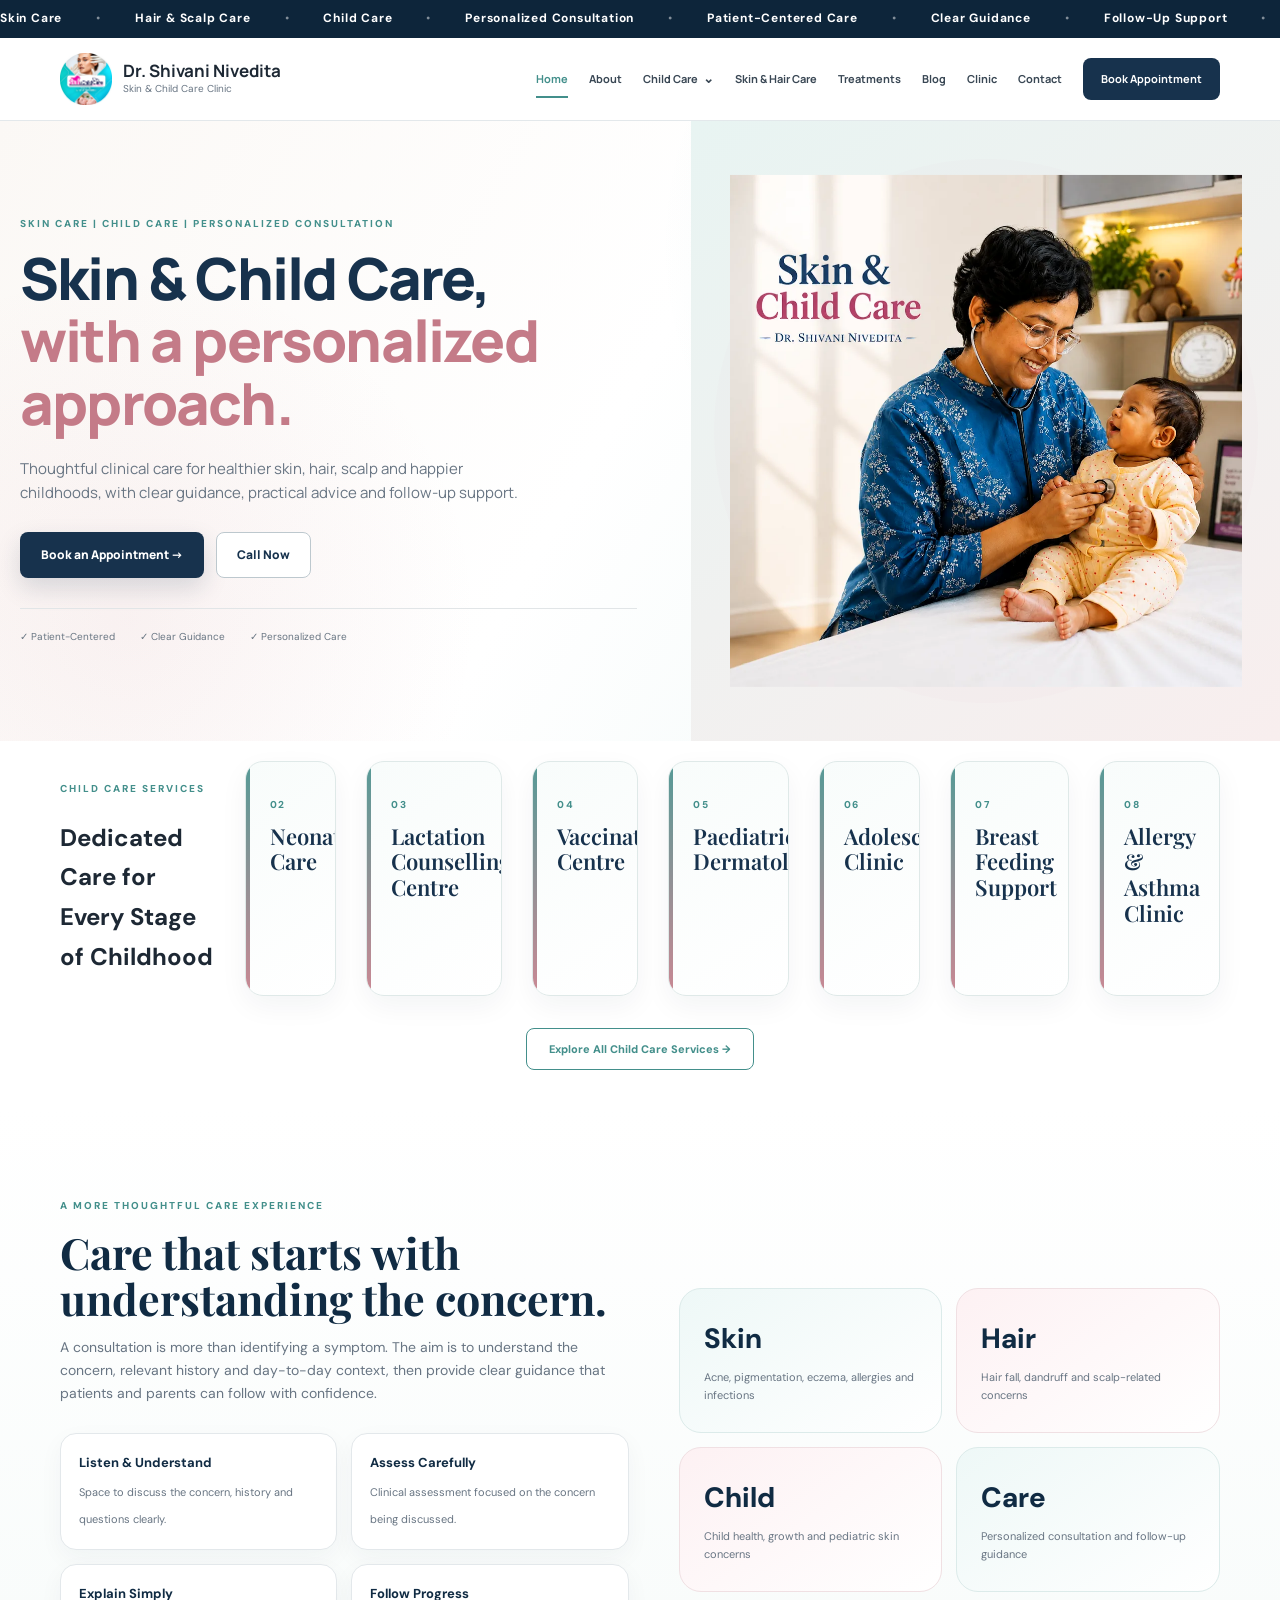
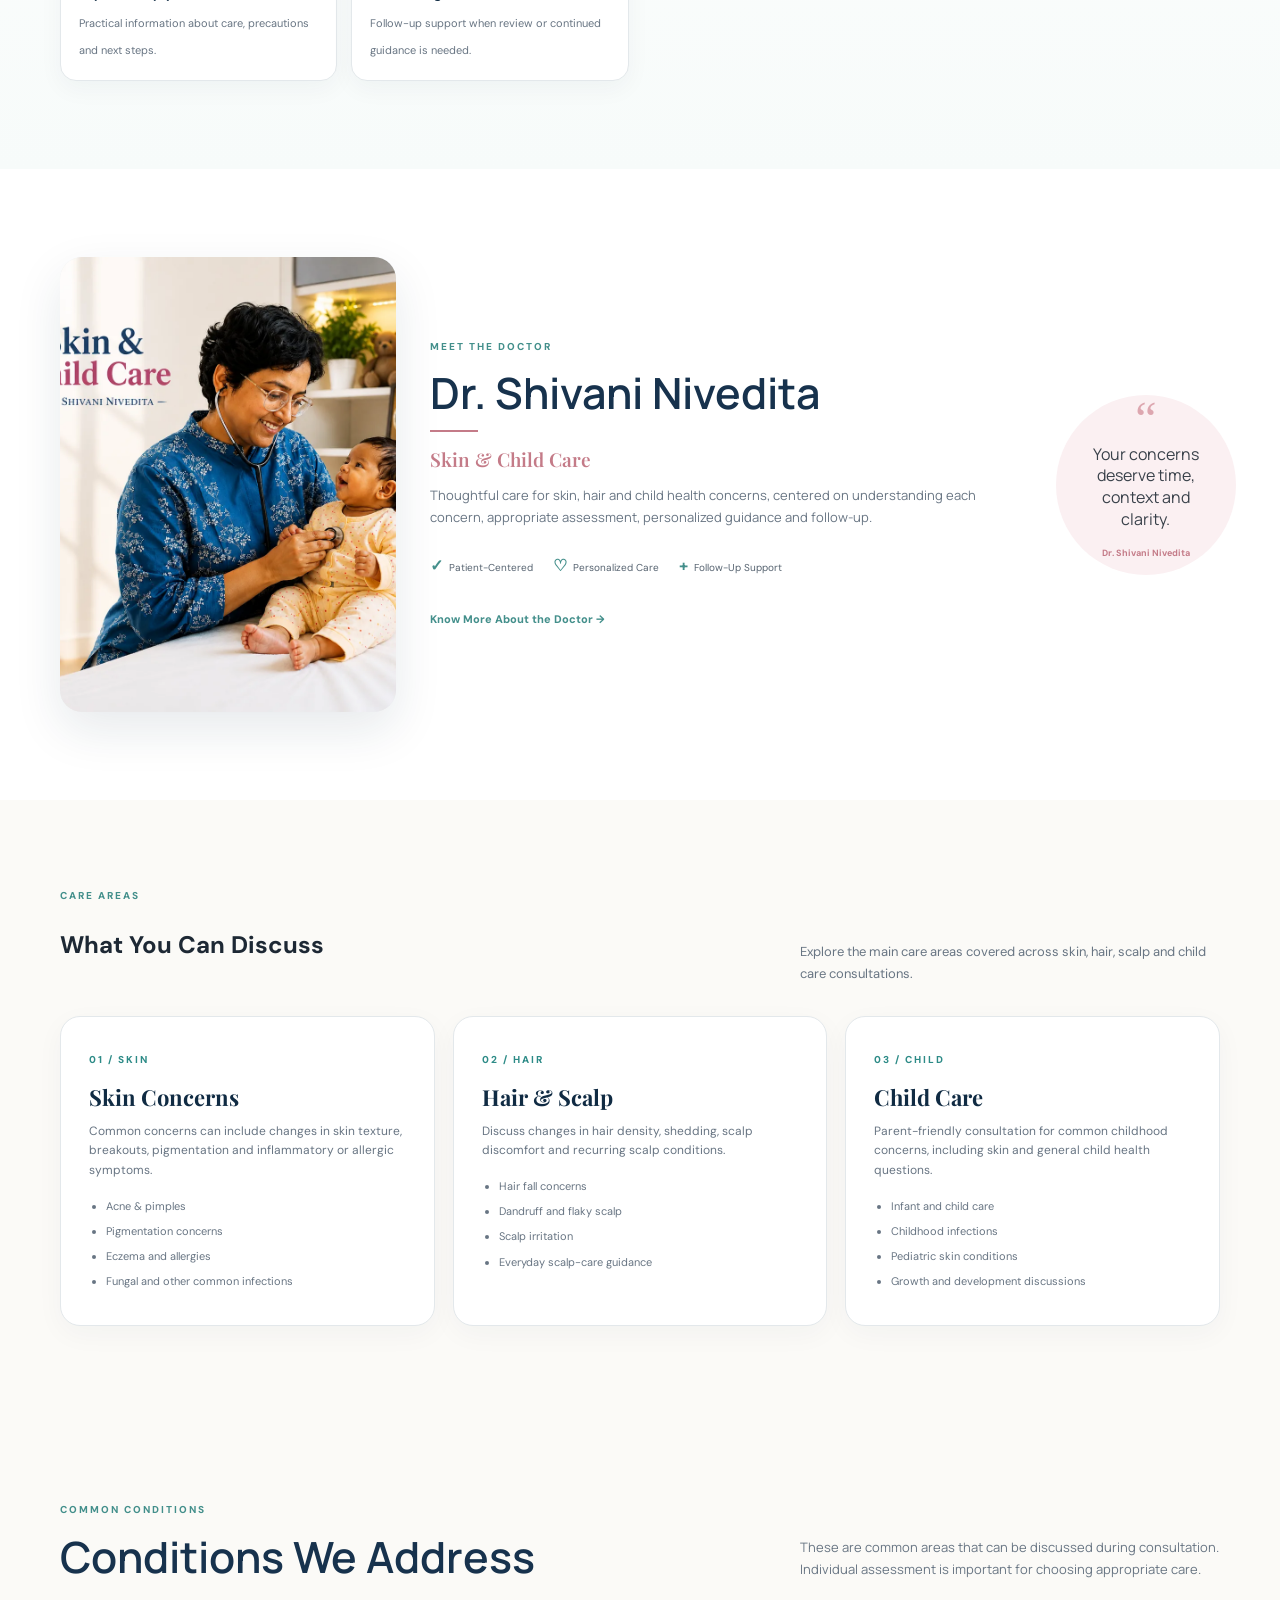
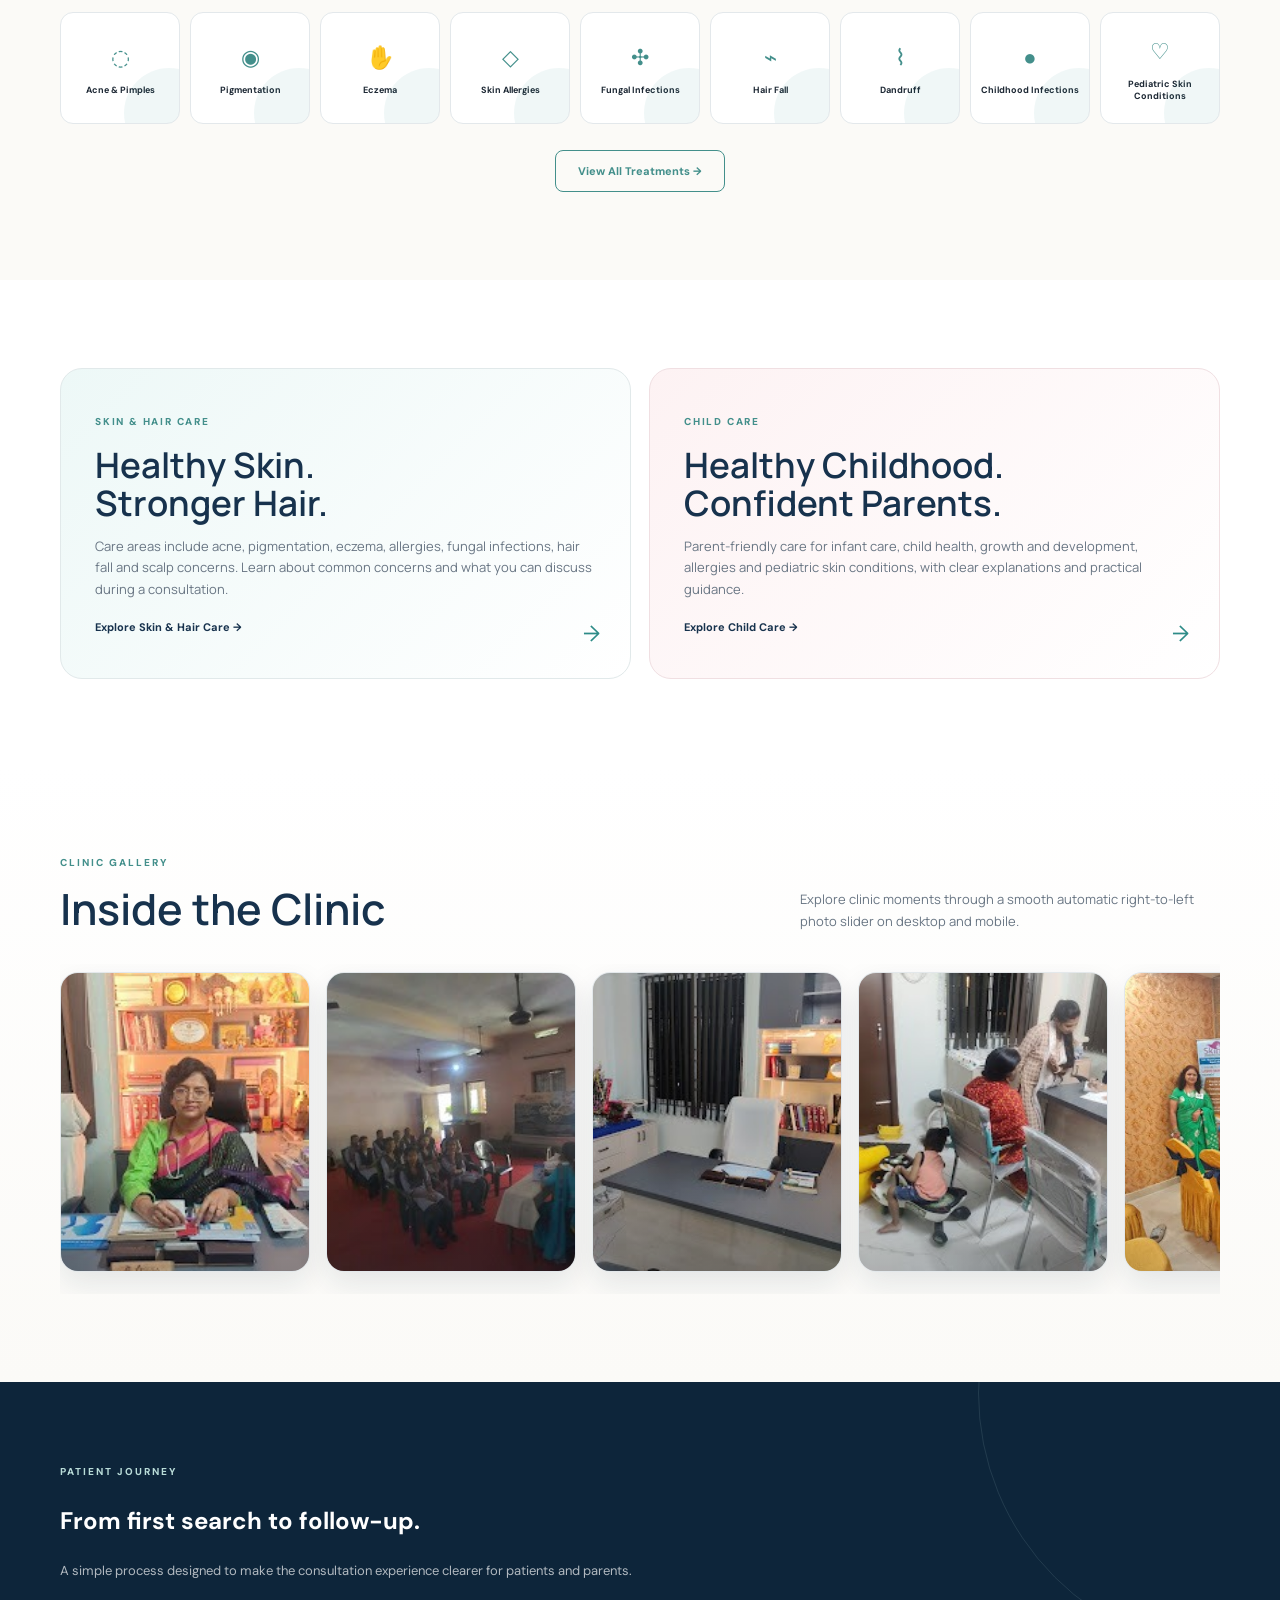
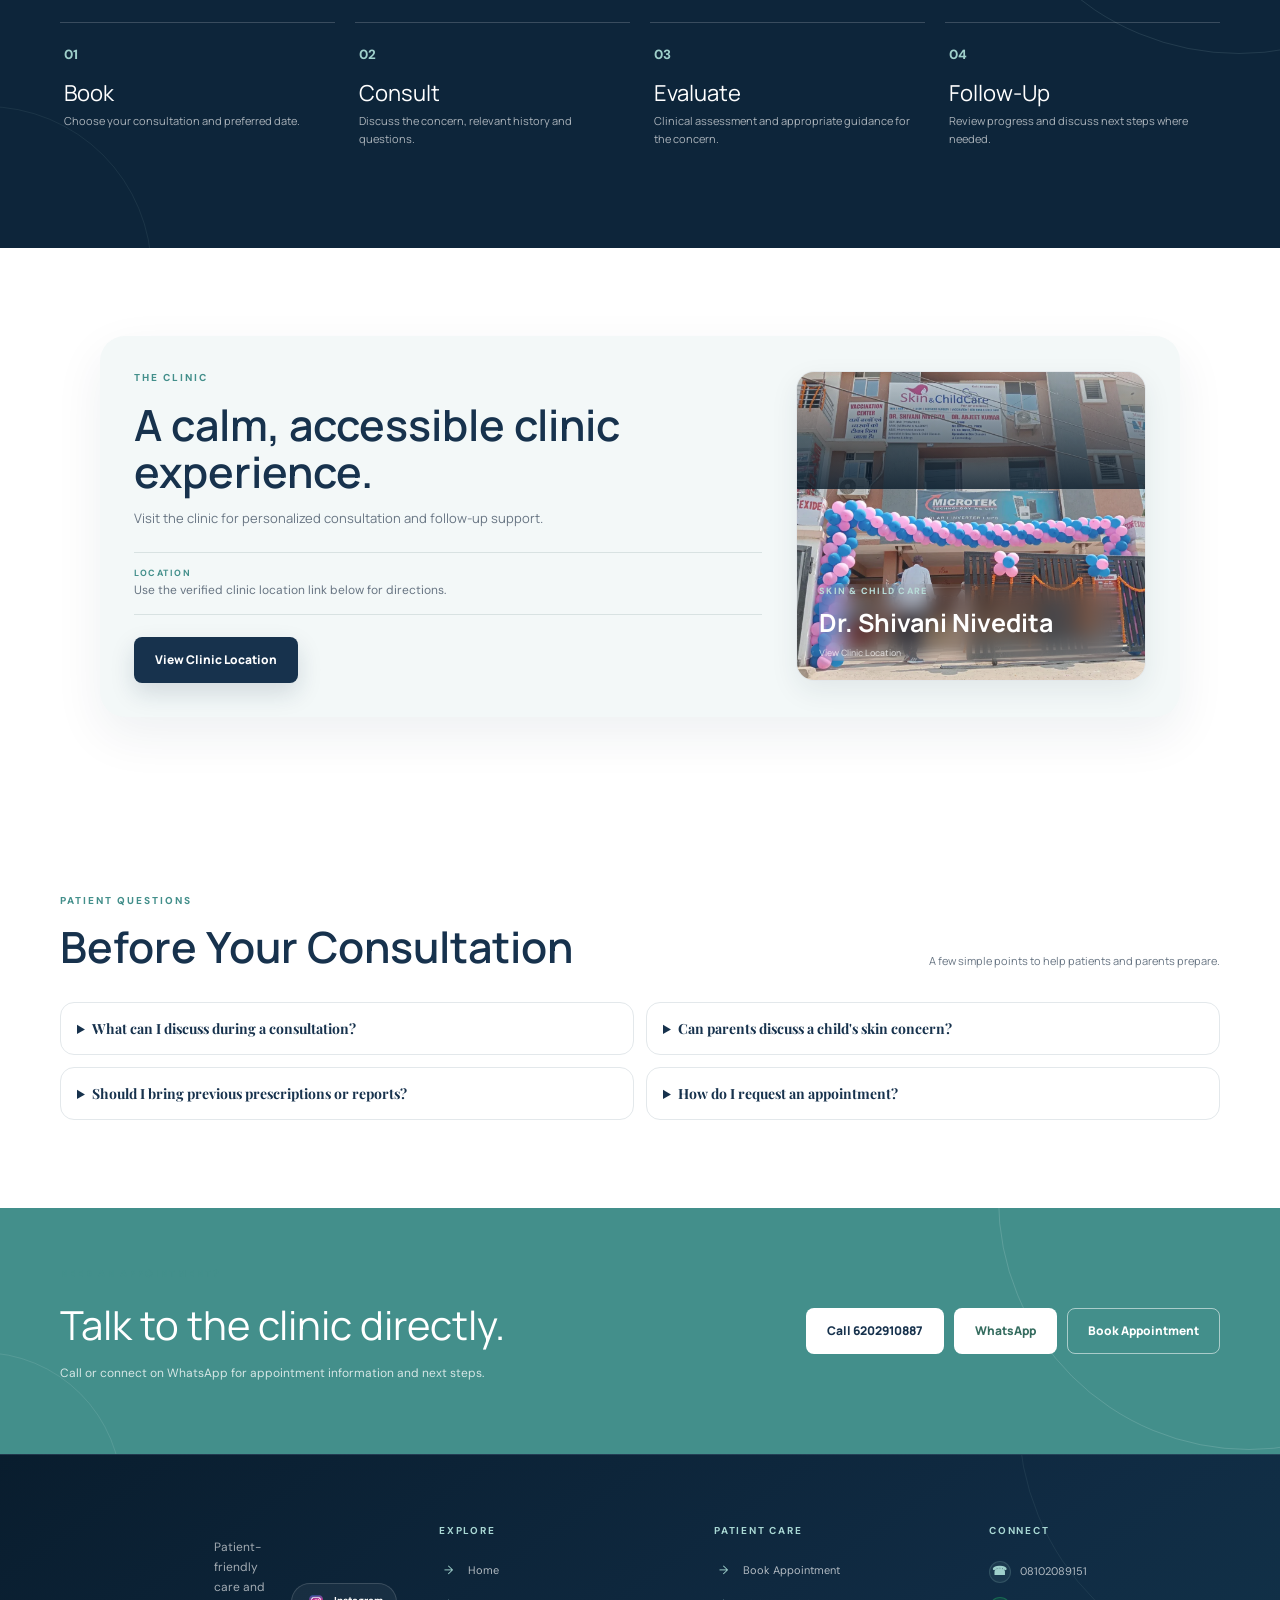
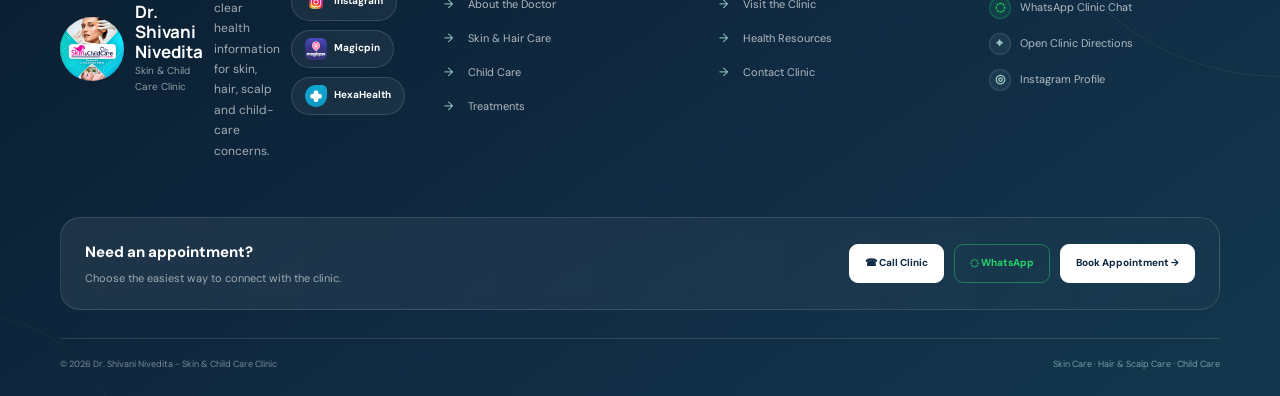
==== commit d5399695: "Show only Child Care service names on homepage" ====
--- a/index.html
+++ b/index.html
@@ -4,17 +4,14 @@
   <div class="container">
     <div class="section-title">
       <div><div class="eyebrow">CHILD CARE SERVICES</div><h2>Dedicated Care for Every Stage of Childhood</h2></div>
-      <p>From newborn care to adolescence, our child-focused services are designed around clear communication, practical guidance and parent-friendly support.</p>
-    </div>
-    <div class="child-services-grid">
-      <a class="child-service-highlight" href="child-care.html#paediatrician" id="paediatrician"><span class="number">01</span><h3>Paediatrician</h3><p>Comprehensive paediatric consultation for common childhood health concerns, growth, nutrition and everyday questions.</p></a>
-      <a class="child-service-highlight" href="child-care.html#neonatal-care" id="neonatal-care"><span class="number">02</span><h3>Neonatal Care</h3><p>Parent-friendly support for newborn wellbeing, feeding, weight gain and common early-life concerns.</p></a>
-      <a class="child-service-highlight" href="child-care.html#lactation" id="lactation"><span class="number">03</span><h3>Lactation Counselling Centre</h3><p>Support for breastfeeding concerns, feeding patterns, latch questions and early feeding confidence.</p></a>
-      <a class="child-service-highlight" href="child-care.html#vaccination" id="vaccination"><span class="number">04</span><h3>Vaccination Centre</h3><p>Guidance around childhood immunisations, schedules, catch-up questions and preparation for visits.</p></a>
-      <a class="child-service-highlight" href="child-care.html#paediatric-dermatology" id="paediatric-dermatology"><span class="number">05</span><h3>Paediatric Dermatology</h3><p>Age-appropriate care for common skin concerns in newborns, children and adolescents.</p></a>
-      <a class="child-service-highlight" href="child-care.html#adolescent-clinic" id="adolescent-clinic"><span class="number">06</span><h3>Adolescent Clinic</h3><p>Respectful guidance for puberty, skin changes, hair and scalp concerns and general wellbeing.</p></a>
-      <a class="child-service-highlight" href="child-care.html#breastfeeding" id="breastfeeding"><span class="number">07</span><h3>Breast Feeding Support</h3><p>Practical support for breastfeeding routines, common challenges and feeding confidence.</p></a>
-      <a class="child-service-highlight" href="child-care.html#allergy-asthma" id="allergy-asthma"><span class="number">08</span><h3>Allergy & Asthma Clinic</h3><p>Assessment and guidance for recurring allergy or breathing-related concerns, triggers and precautions.</p></a>
+      </a>
+      <a class="child-service-highlight" href="child-care.html#neonatal-care" id="neonatal-care"><span class="number">02</span><h3>Neonatal Care</h3></a>
+      <a class="child-service-highlight" href="child-care.html#lactation" id="lactation"><span class="number">03</span><h3>Lactation Counselling Centre</h3></a>
+      <a class="child-service-highlight" href="child-care.html#vaccination" id="vaccination"><span class="number">04</span><h3>Vaccination Centre</h3></a>
+      <a class="child-service-highlight" href="child-care.html#paediatric-dermatology" id="paediatric-dermatology"><span class="number">05</span><h3>Paediatric Dermatology</h3></a>
+      <a class="child-service-highlight" href="child-care.html#adolescent-clinic" id="adolescent-clinic"><span class="number">06</span><h3>Adolescent Clinic</h3></a>
+      <a class="child-service-highlight" href="child-care.html#breastfeeding" id="breastfeeding"><span class="number">07</span><h3>Breast Feeding Support</h3></a>
+      <a class="child-service-highlight" href="child-care.html#allergy-asthma" id="allergy-asthma"><span class="number">08</span><h3>Allergy & Asthma Clinic</h3></a>
     </div>
     <a class="outline-link" href="child-care.html">Explore All Child Care Services →</a>
   </div>
--- a/clinic.css
+++ b/clinic.css
@@ -26,3 +26,11 @@
 .child-service-highlight p{font-size:12px;line-height:1.65;color:var(--muted);margin:0}
 @media(max-width:1050px){.child-services-grid{grid-template-columns:repeat(2,1fr)}}
 @media(max-width:480px){.child-services-grid{grid-template-columns:1fr}.child-service-highlight{min-height:auto}}
+
+/* Service photography on Child Care page */
+.child-services-section .child-service-highlight{padding:0;display:flex;flex-direction:column}
+.child-services-section .child-service-image{width:100%;height:168px;object-fit:cover;display:block;border-radius:17px 17px 0 0}
+.child-services-section .child-service-body{padding:22px 22px 24px}
+.child-services-section .child-service-body .number{display:block;margin-bottom:8px}
+.child-services-section .child-service-body h3{margin-bottom:10px}
+@media(max-width:800px){.child-services-section .child-service-image{height:185px}.child-services-section .child-service-body{padding:20px}}
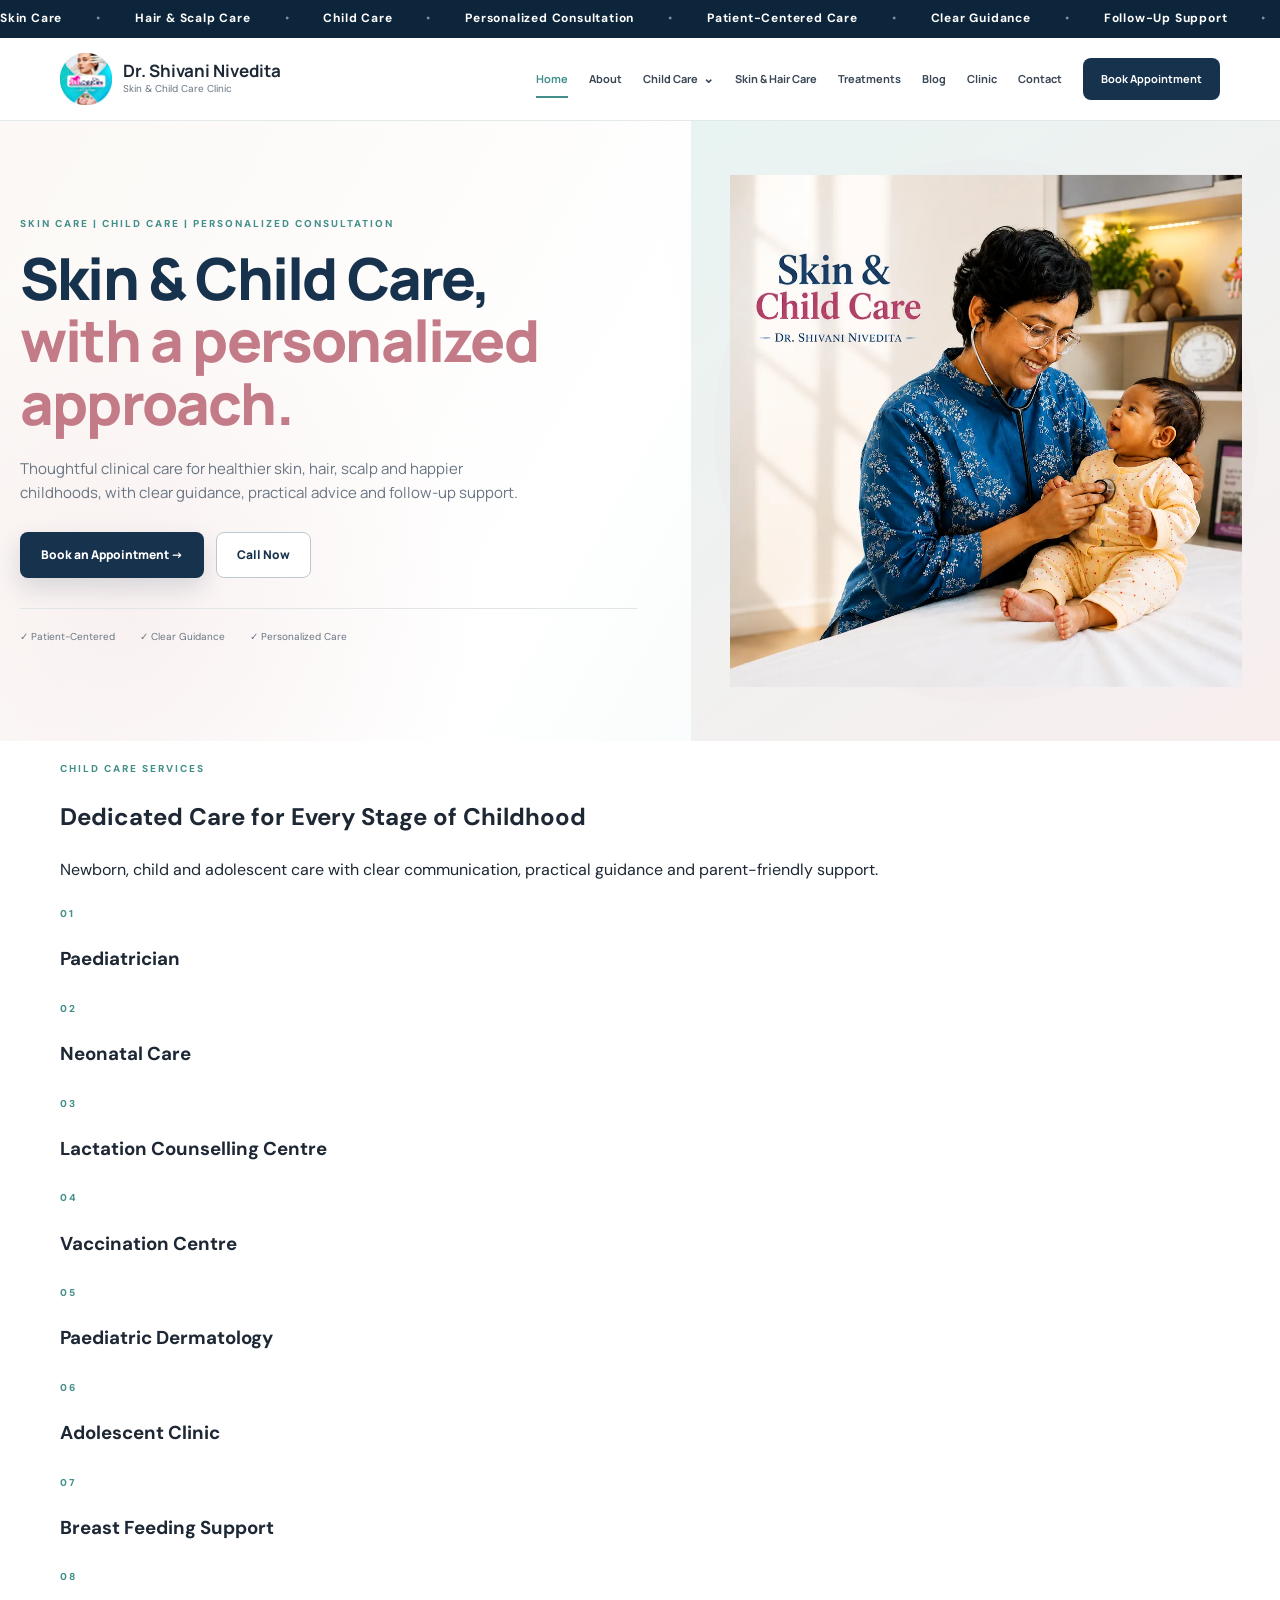
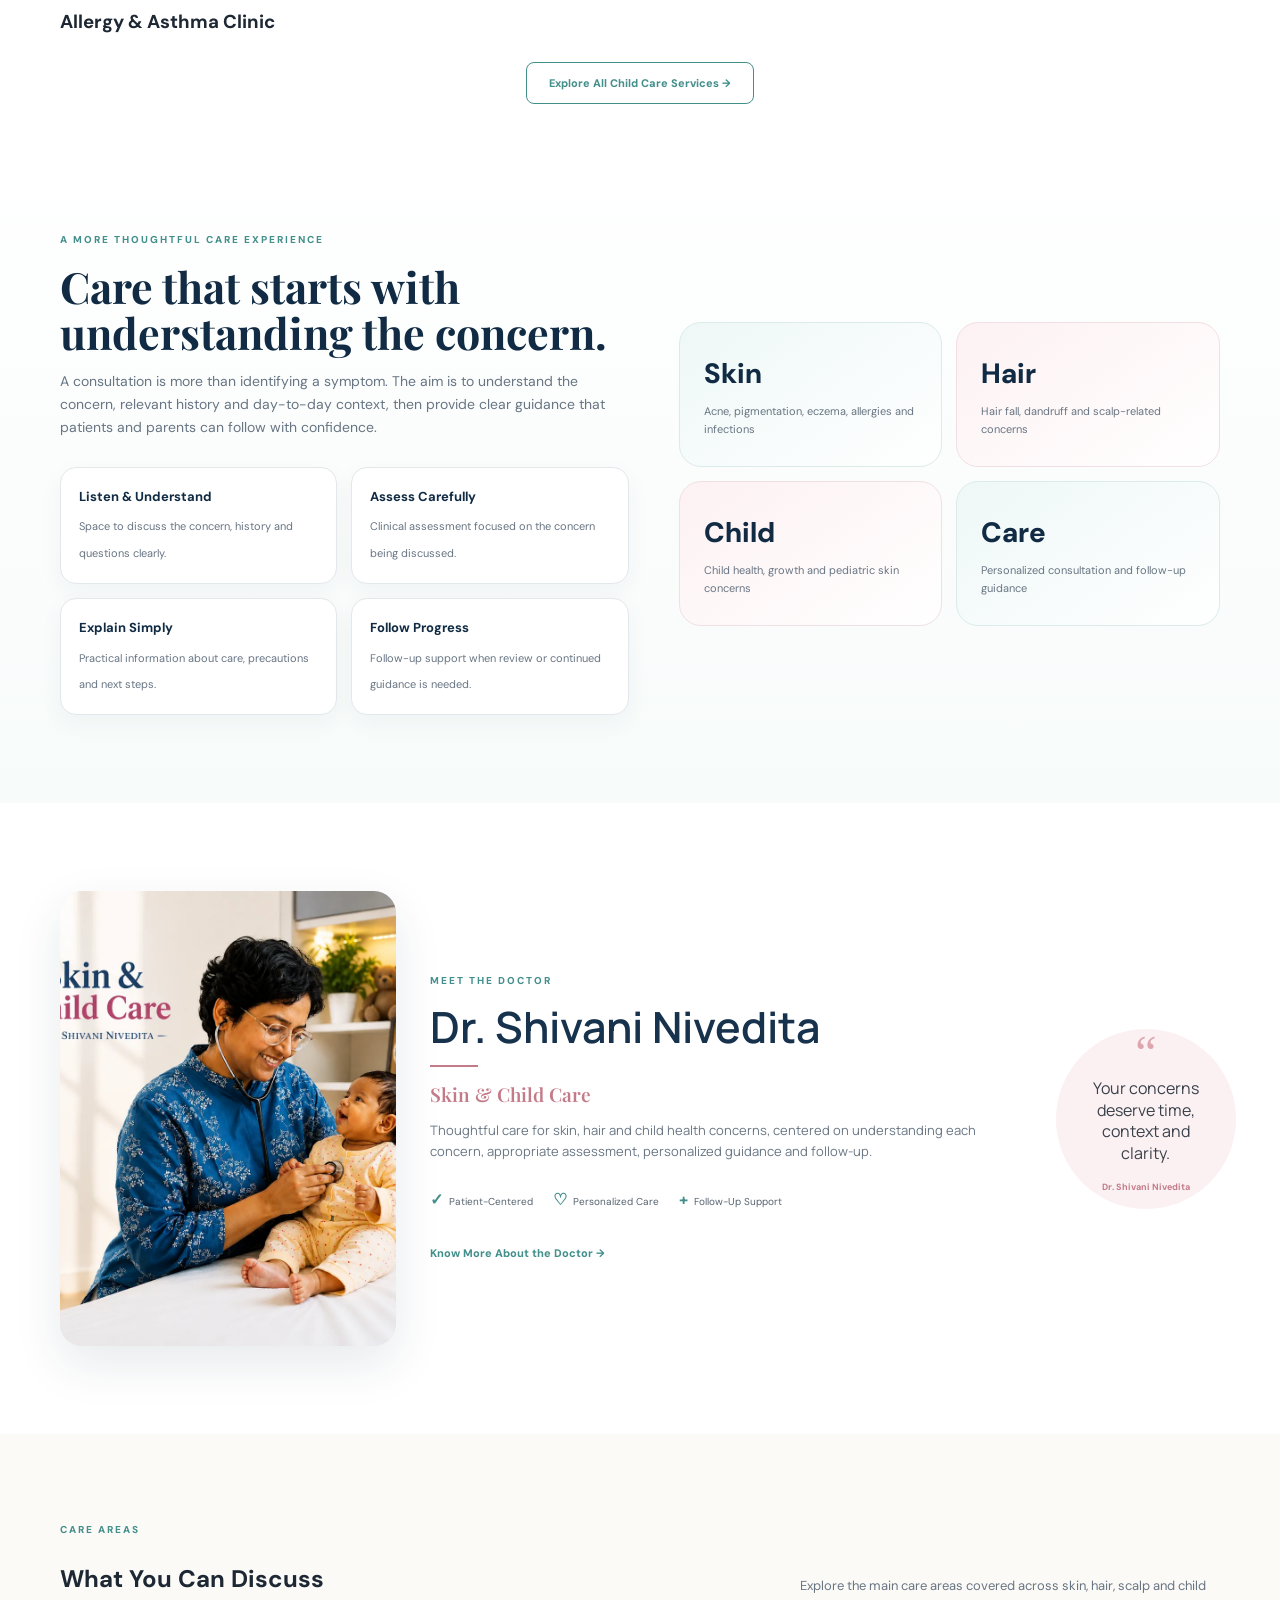
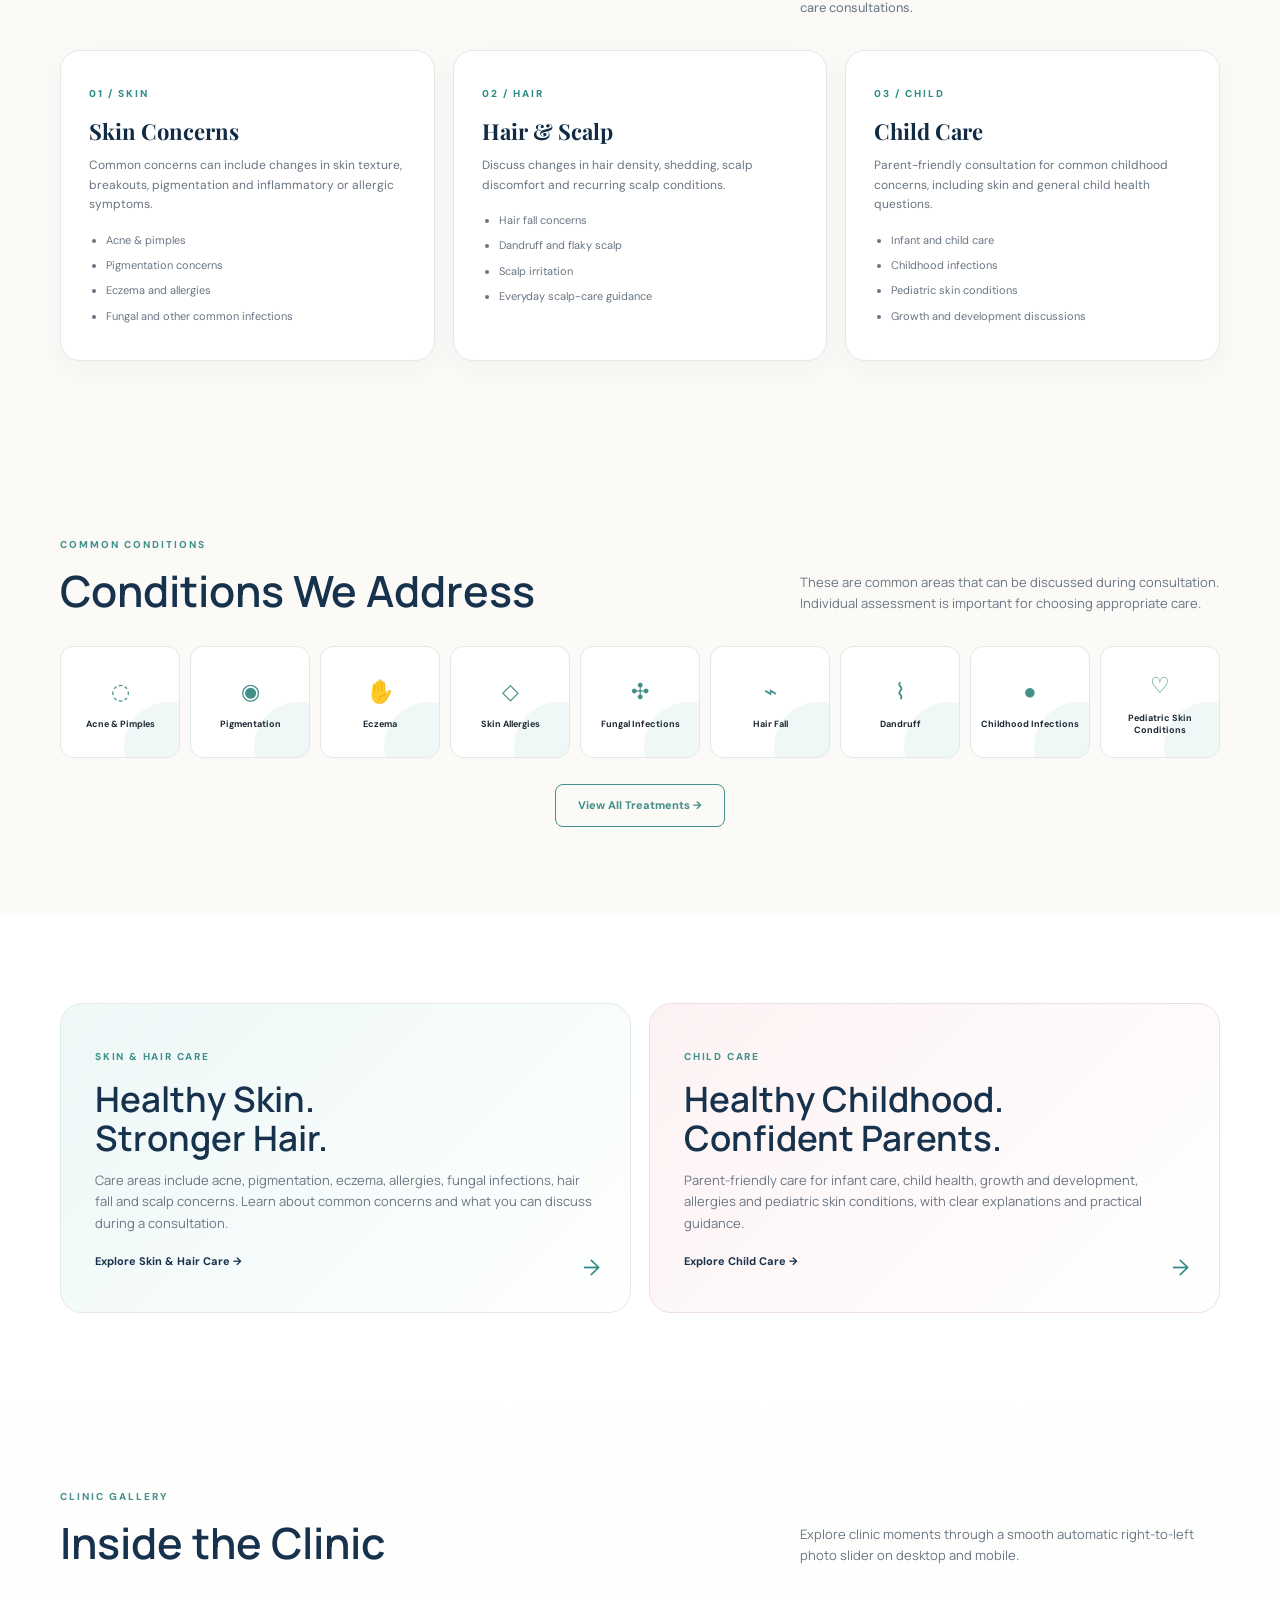
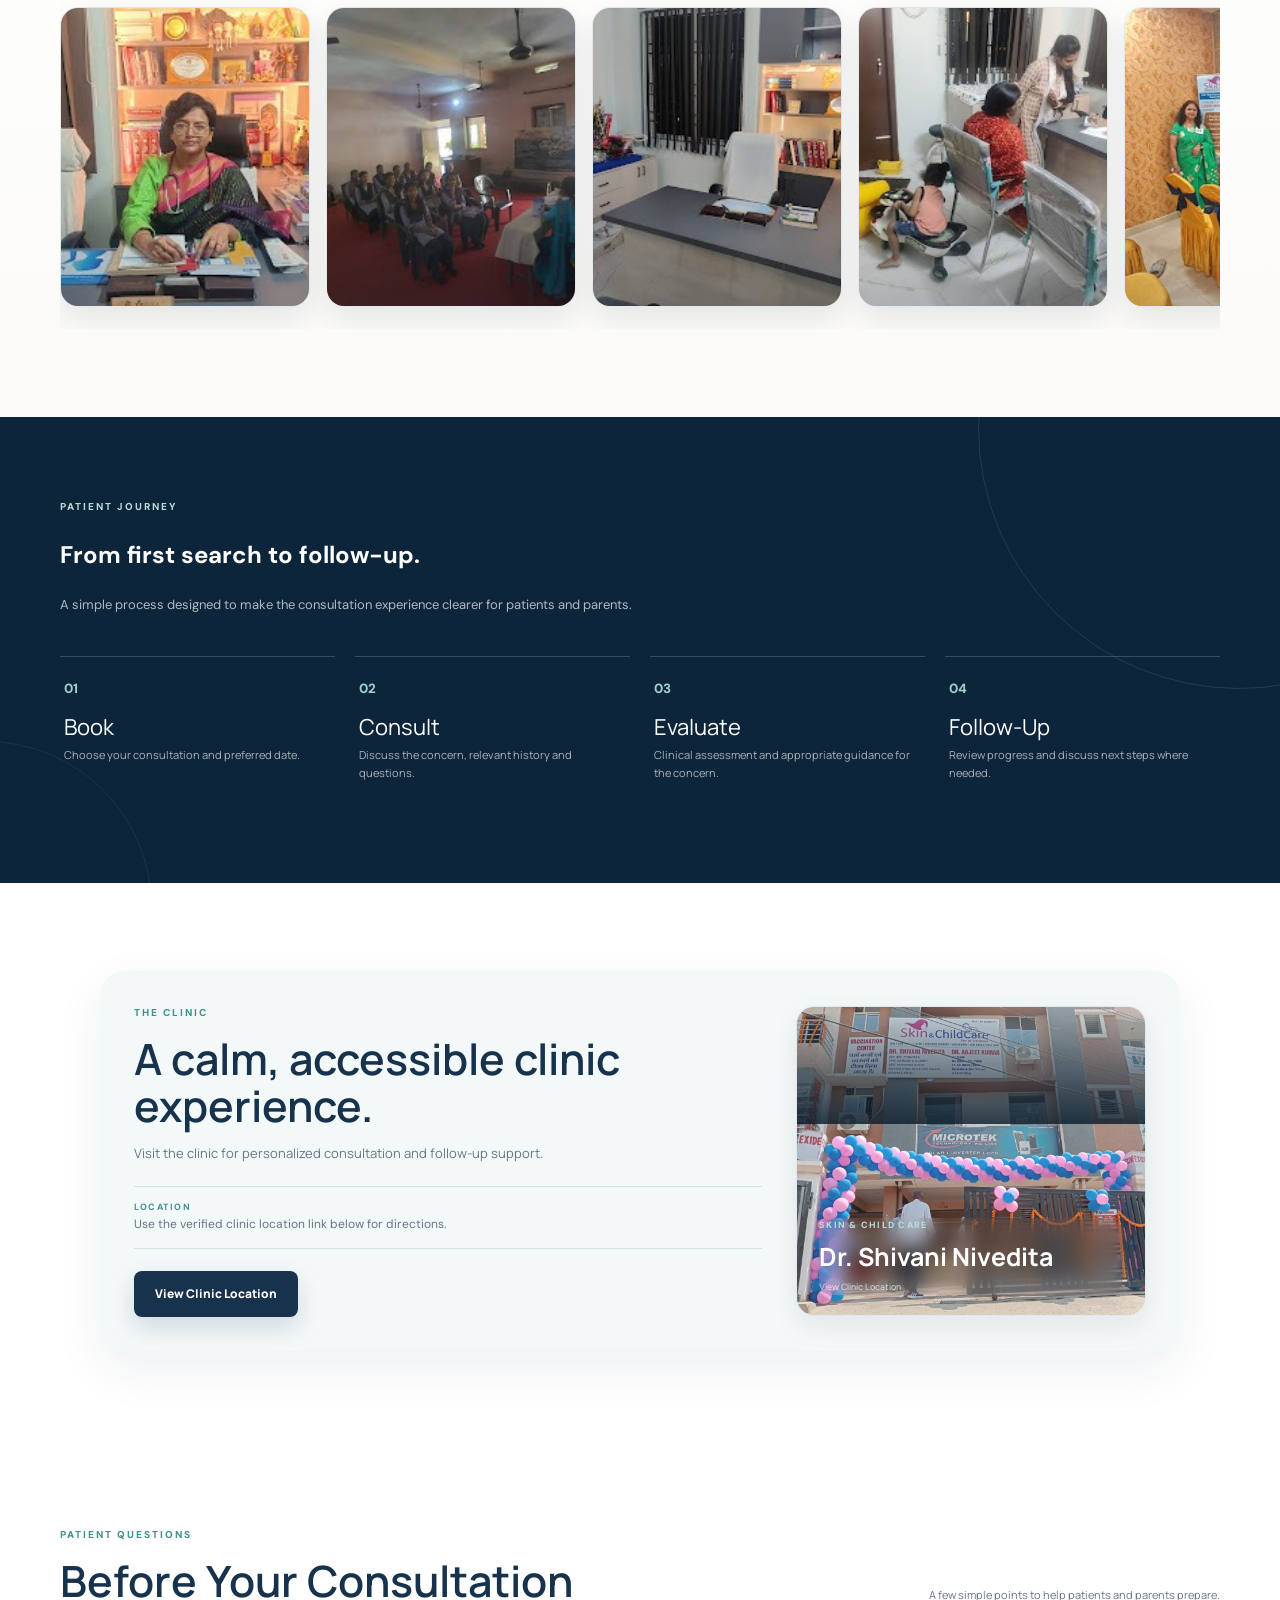
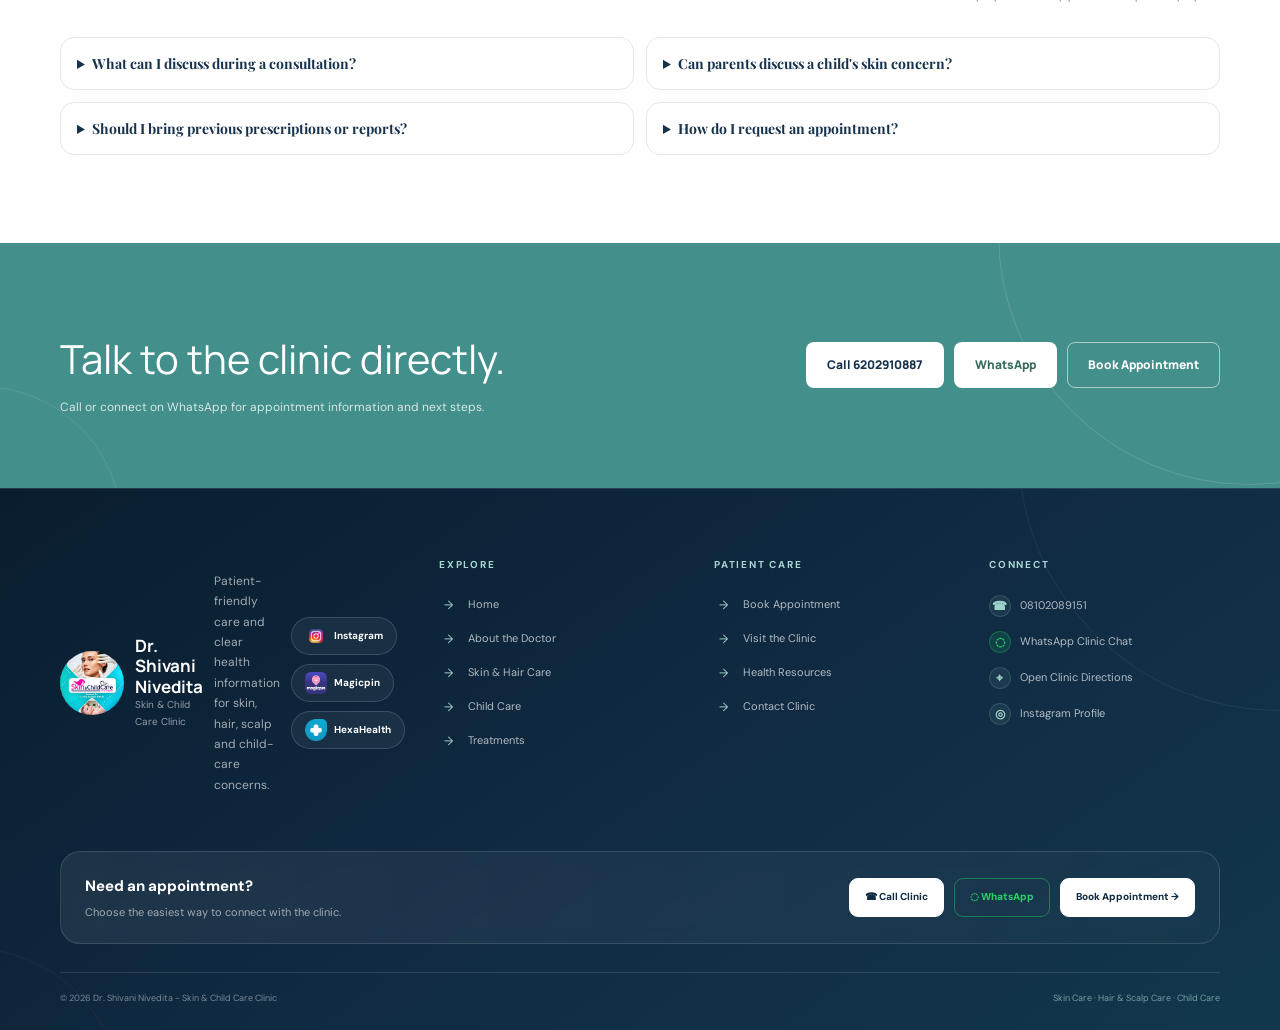
==== commit 9b7fc7b8: "Repair homepage Child Care service layout" ====
--- a/index.html
+++ b/index.html
@@ -2,17 +2,25 @@
 <section class="hero"><div class="hero-grid"><div class="hero-copy"><div class="container"><div class="eyebrow">SKIN CARE | CHILD CARE | PERSONALIZED CONSULTATION</div><h1>Skin & Child Care,<br><em>with a personalized approach.</em></h1><p>Thoughtful clinical care for healthier skin, hair, scalp and happier childhoods, with clear guidance, practical advice and follow-up support.</p><div class="actions"><a class="btn primary" href="appointment.html">Book an Appointment →</a><a class="btn secondary" href="tel:+916202910887">Call Now</a></div><div class="trust"><span>✓ Patient-Centered</span><span>✓ Clear Guidance</span><span>✓ Personalized Care</span></div></div></div><div class="hero-visual"><img src="doctor-shivani.jpg" alt="Dr. Shivani Nivedita with a child at Skin & Child Care Clinic"></div></div></section>
 <section class="service-strip child-home-services">
   <div class="container">
-    <div class="section-title">
-      <div><div class="eyebrow">CHILD CARE SERVICES</div><h2>Dedicated Care for Every Stage of Childhood</h2></div>
-      </a>
-      <a class="child-service-highlight" href="child-care.html#neonatal-care" id="neonatal-care"><span class="number">02</span><h3>Neonatal Care</h3></a>
-      <a class="child-service-highlight" href="child-care.html#lactation" id="lactation"><span class="number">03</span><h3>Lactation Counselling Centre</h3></a>
-      <a class="child-service-highlight" href="child-care.html#vaccination" id="vaccination"><span class="number">04</span><h3>Vaccination Centre</h3></a>
-      <a class="child-service-highlight" href="child-care.html#paediatric-dermatology" id="paediatric-dermatology"><span class="number">05</span><h3>Paediatric Dermatology</h3></a>
-      <a class="child-service-highlight" href="child-care.html#adolescent-clinic" id="adolescent-clinic"><span class="number">06</span><h3>Adolescent Clinic</h3></a>
-      <a class="child-service-highlight" href="child-care.html#breastfeeding" id="breastfeeding"><span class="number">07</span><h3>Breast Feeding Support</h3></a>
-      <a class="child-service-highlight" href="child-care.html#allergy-asthma" id="allergy-asthma"><span class="number">08</span><h3>Allergy & Asthma Clinic</h3></a>
+    <div class="child-home-heading">
+      <div>
+        <div class="eyebrow">CHILD CARE SERVICES</div>
+        <h2>Dedicated Care for Every Stage of Childhood</h2>
+      </div>
+      <p>Newborn, child and adolescent care with clear communication, practical guidance and parent-friendly support.</p>
     </div>
+
+    <div class="child-home-service-grid">
+      <a class="child-home-service-card" href="child-care.html#paediatrician"><span class="number">01</span><h3>Paediatrician</h3></a>
+      <a class="child-home-service-card" href="child-care.html#neonatal-care"><span class="number">02</span><h3>Neonatal Care</h3></a>
+      <a class="child-home-service-card" href="child-care.html#lactation"><span class="number">03</span><h3>Lactation Counselling Centre</h3></a>
+      <a class="child-home-service-card" href="child-care.html#vaccination"><span class="number">04</span><h3>Vaccination Centre</h3></a>
+      <a class="child-home-service-card" href="child-care.html#paediatric-dermatology"><span class="number">05</span><h3>Paediatric Dermatology</h3></a>
+      <a class="child-home-service-card" href="child-care.html#adolescent-clinic"><span class="number">06</span><h3>Adolescent Clinic</h3></a>
+      <a class="child-home-service-card" href="child-care.html#breastfeeding"><span class="number">07</span><h3>Breast Feeding Support</h3></a>
+      <a class="child-home-service-card" href="child-care.html#allergy-asthma"><span class="number">08</span><h3>Allergy & Asthma Clinic</h3></a>
+    </div>
+
     <a class="outline-link" href="child-care.html">Explore All Child Care Services →</a>
   </div>
 </section>
--- a/clinic.css
+++ b/clinic.css
@@ -34,3 +34,26 @@
 .child-services-section .child-service-body .number{display:block;margin-bottom:8px}
 .child-services-section .child-service-body h3{margin-bottom:10px}
 @media(max-width:800px){.child-services-section .child-service-image{height:185px}.child-services-section .child-service-body{padding:20px}}
+
+/* Homepage Child Care cards: clean horizontal layout */
+.child-home-services .child-services-grid{display:grid!important;grid-template-columns:repeat(4,minmax(0,1fr))!important;gap:16px!important;align-items:stretch}
+.child-home-services .child-service-highlight{width:100%!important;min-width:0!important;min-height:118px!important;height:auto!important;padding:22px 24px!important;display:flex!important;flex-direction:row!important;align-items:center!important;gap:16px!important;border-radius:16px!important}
+.child-home-services .child-service-highlight:before{width:3px!important}
+.child-home-services .child-service-highlight .number{flex:0 0 auto;margin:0!important;font-size:9px}
+.child-home-services .child-service-highlight h3{margin:0!important;font-size:19px!important;line-height:1.18!important}
+.child-home-services .child-service-highlight p{display:none!important}
+.child-home-services .child-service-highlight:hover{transform:translateY(-3px)!important}
+.child-home-services .outline-link{margin-top:22px}
+@media(max-width:1050px){.child-home-services .child-services-grid{grid-template-columns:repeat(2,minmax(0,1fr))!important}}
+@media(max-width:480px){.child-home-services .child-services-grid{grid-template-columns:1fr!important}.child-home-services .child-service-highlight{min-height:92px!important;padding:18px 20px!important}}
+
+/* Final homepage Child Care layout: heading full-width, 4 boxes per row */
+.child-home-services>.container{display:block!important;width:min(1160px,calc(100% - 40px))!important}
+.child-home-services .section-title{display:flex!important;justify-content:space-between!important;align-items:flex-end!important;width:100%!important;margin-bottom:30px!important}
+.child-home-services .child-services-grid{display:grid!important;grid-template-columns:repeat(4,minmax(0,1fr))!important;grid-auto-rows:minmax(108px,auto)!important;width:100%!important;gap:16px!important}
+.child-home-services .child-service-highlight{box-sizing:border-box!important;width:100%!important;min-width:0!important;min-height:108px!important;padding:20px 22px!important;display:flex!important;flex-direction:row!important;align-items:center!important;justify-content:flex-start!important;gap:14px!important}
+.child-home-services .child-service-highlight .number{width:28px!important;flex:0 0 28px!important;margin:0!important;align-self:flex-start!important;padding-top:2px!important}
+.child-home-services .child-service-highlight h3{margin:0!important;font-size:20px!important;line-height:1.2!important;max-width:220px!important;overflow-wrap:break-word!important}
+.child-home-services .outline-link{margin:24px auto 0!important}
+@media(max-width:1100px){.child-home-services .child-services-grid{grid-template-columns:repeat(2,minmax(0,1fr))!important}.child-home-services .child-service-highlight h3{max-width:none!important}}
+@media(max-width:700px){.child-home-services>.container{width:min(100% - 28px,680px)!important}.child-home-services .section-title{display:block!important}.child-home-services .section-title p{margin-top:10px!important}.child-home-services .child-services-grid{grid-template-columns:1fr!important}}
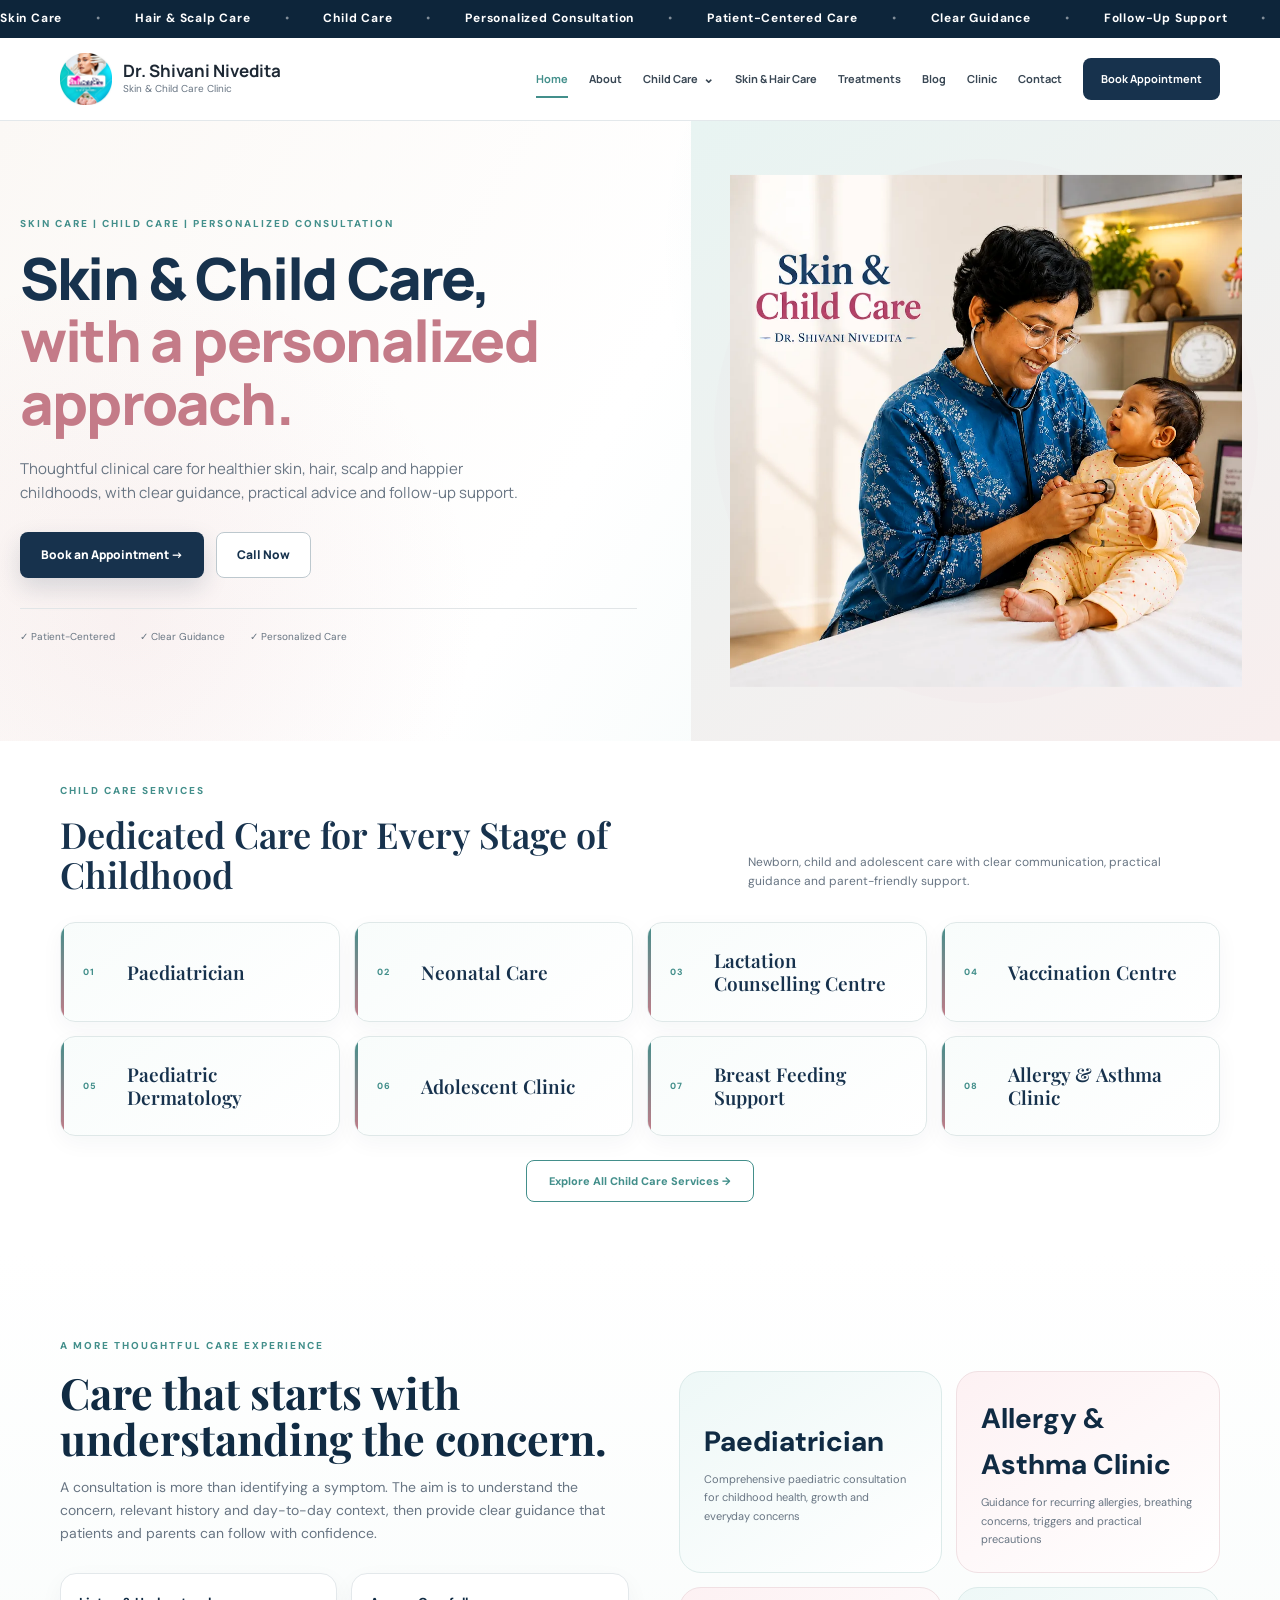
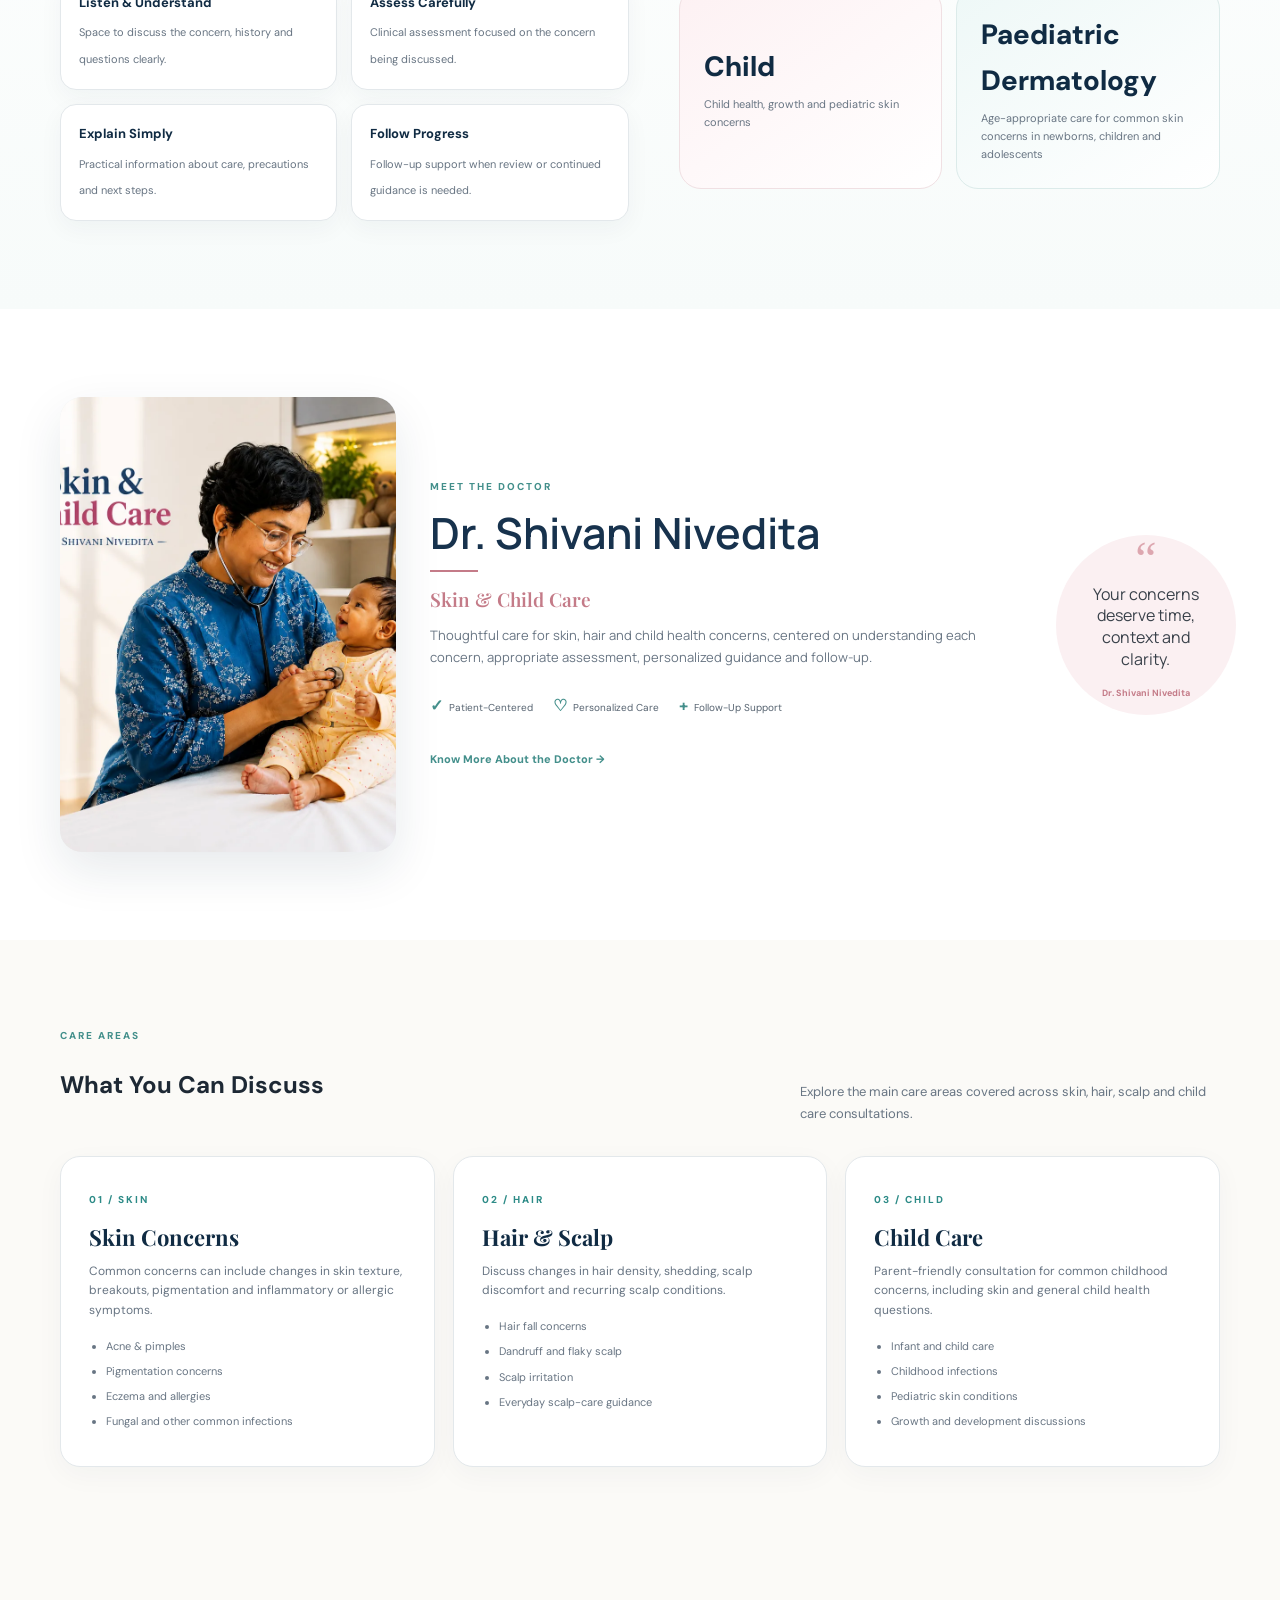
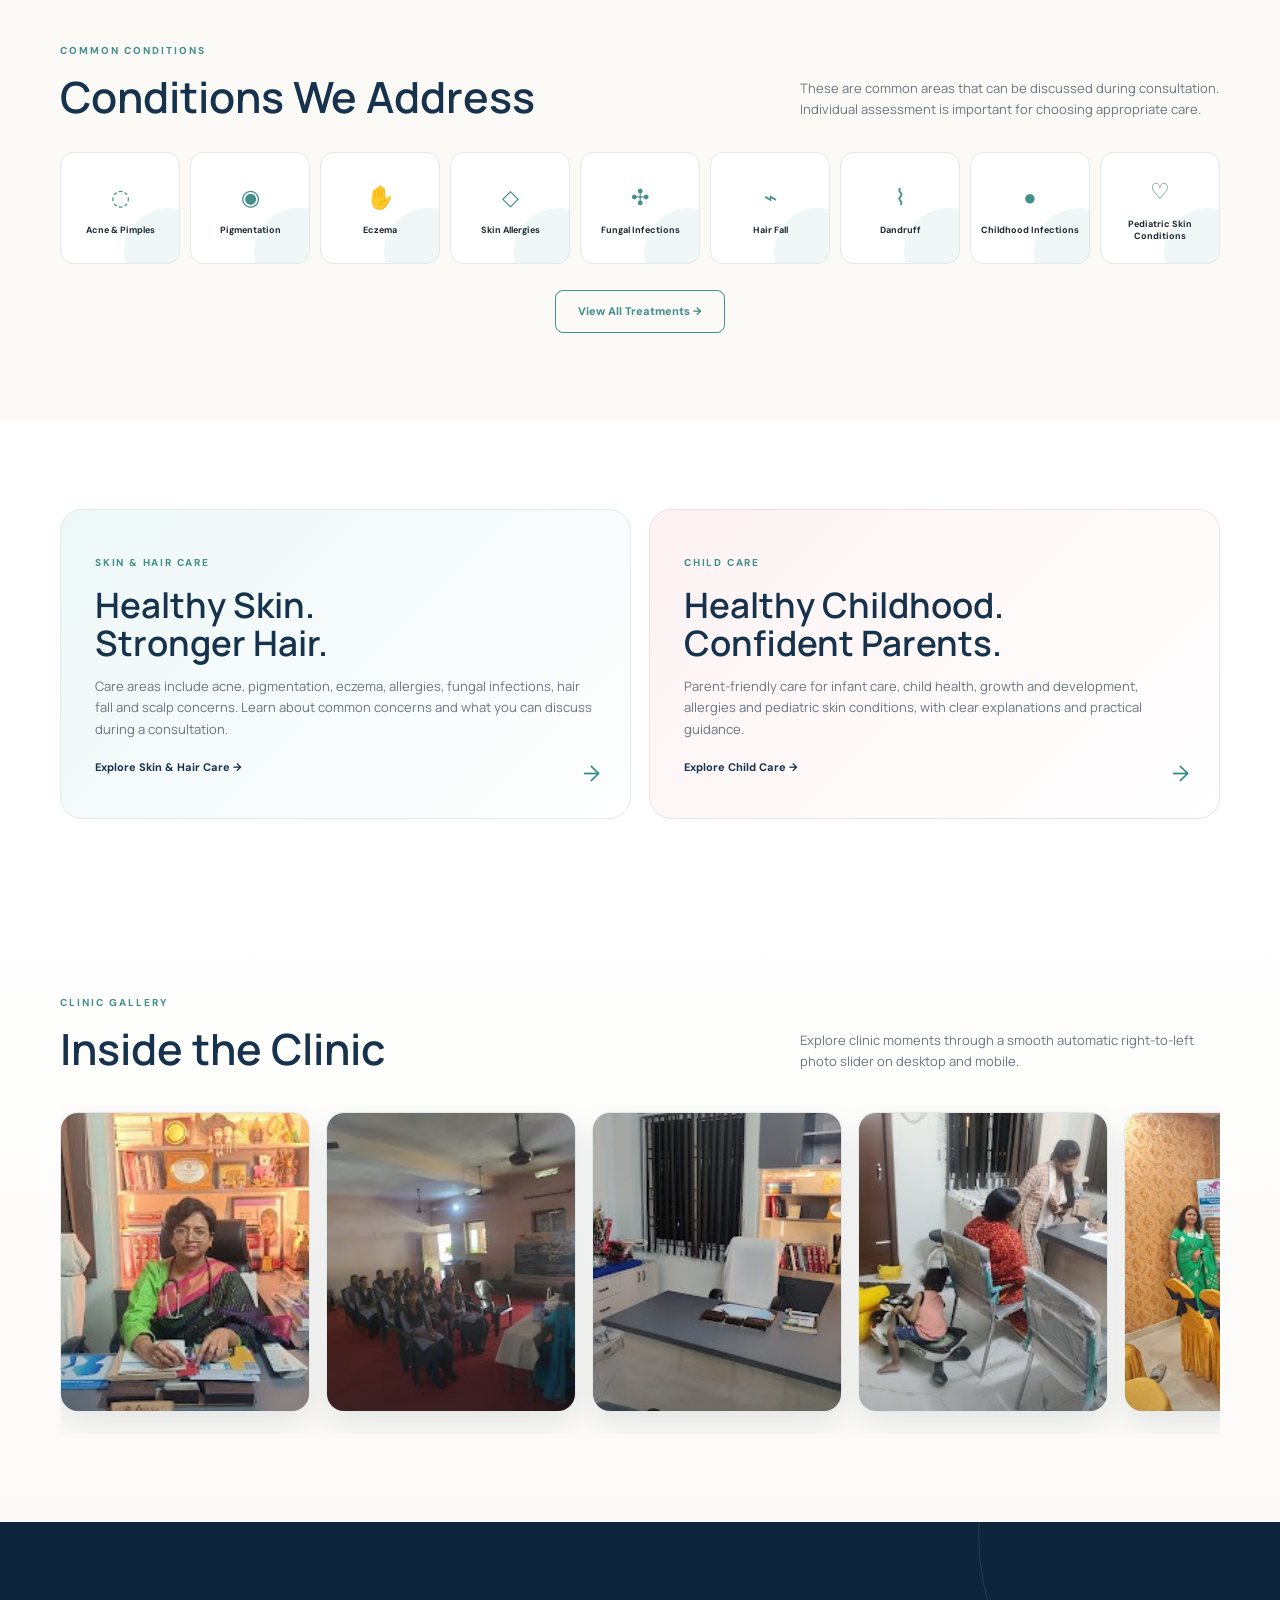
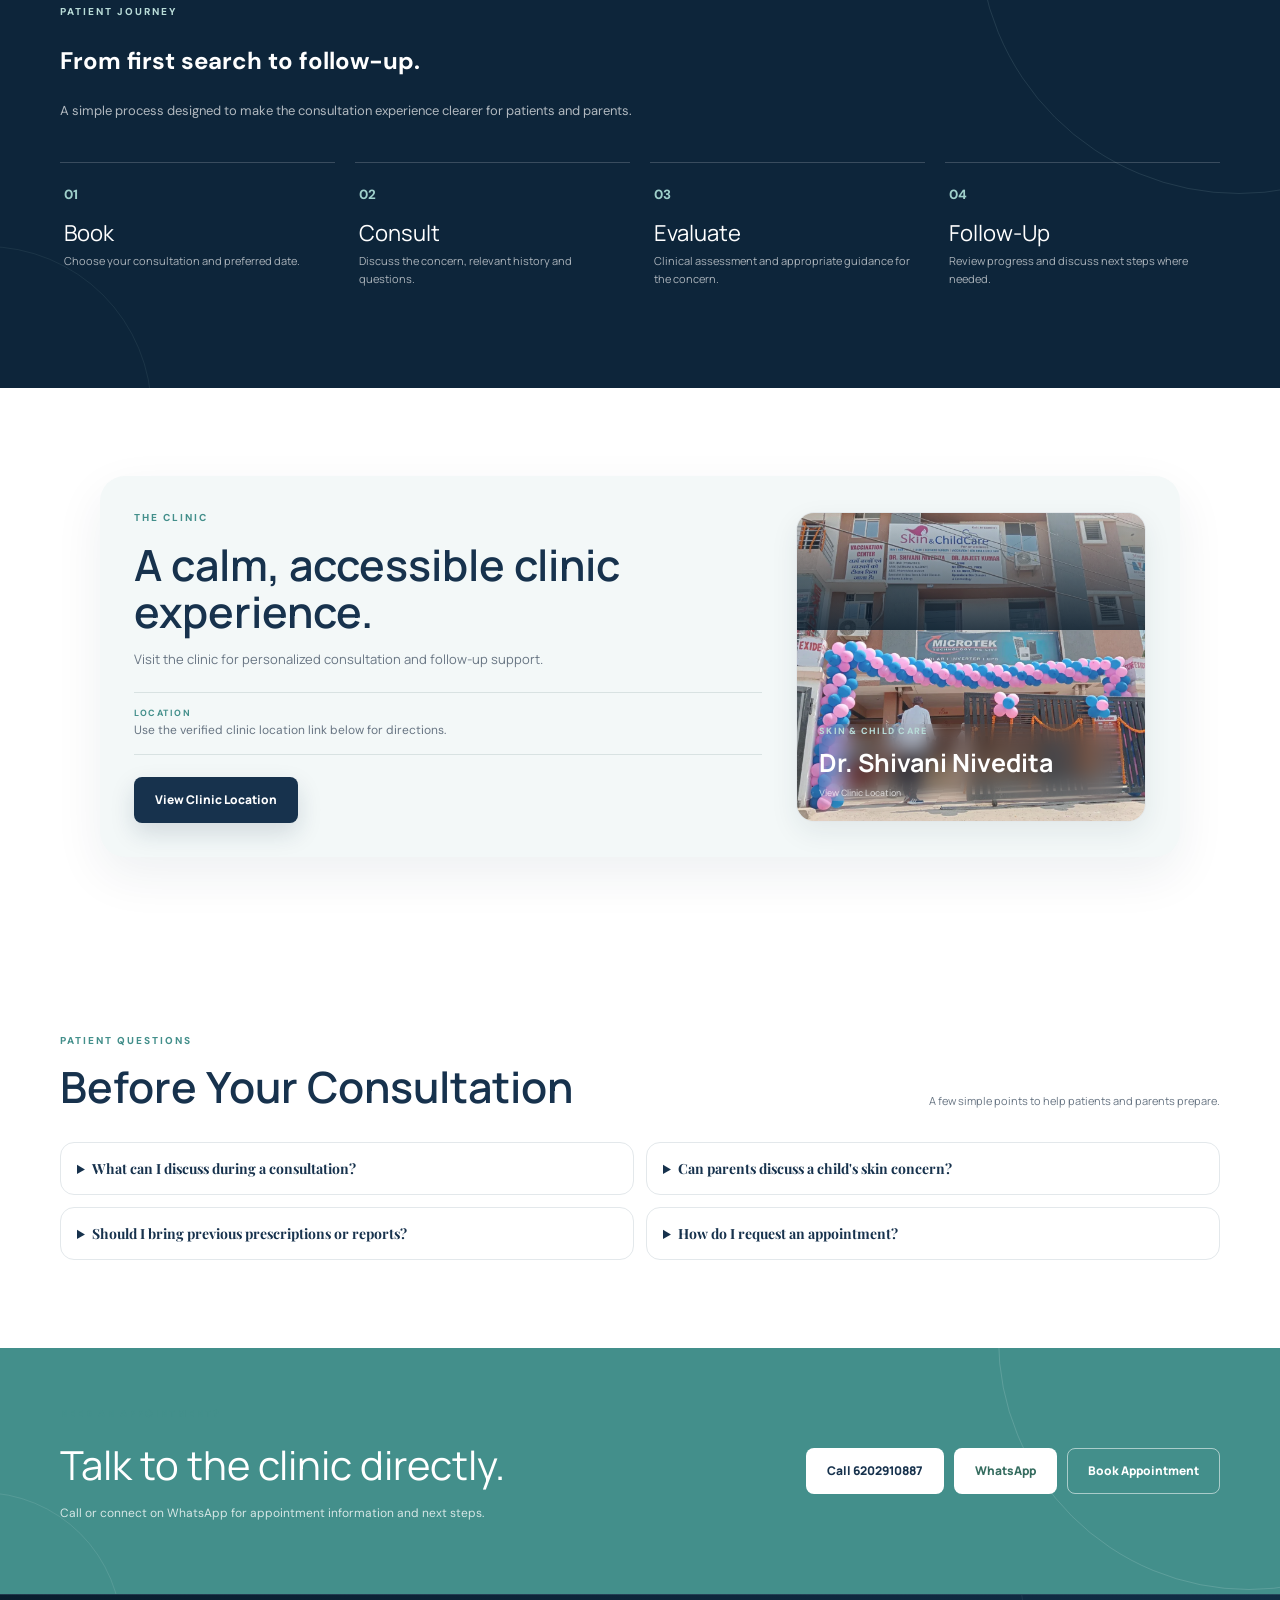
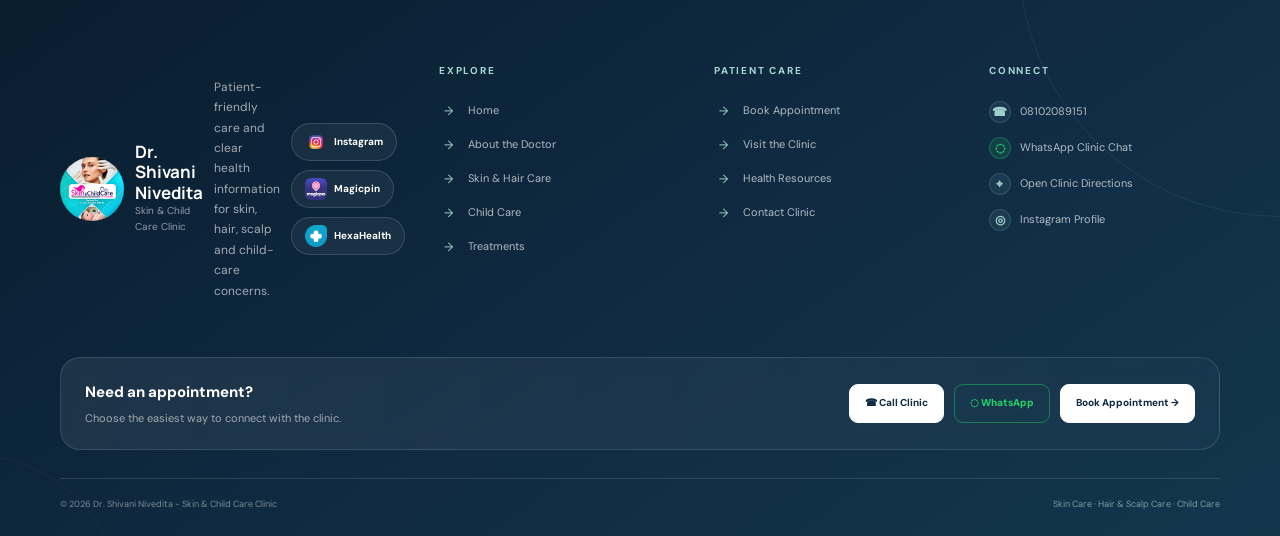
==== commit 75d4fa3e: "Update homepage care stat cards for pediatric services" ====
--- a/index.html
+++ b/index.html
@@ -24,7 +24,7 @@
     <a class="outline-link" href="child-care.html">Explore All Child Care Services →</a>
   </div>
 </section>
-<section class="premium-info"><div class="container premium-info-grid"><div class="premium-info-copy"><div class="eyebrow">A MORE THOUGHTFUL CARE EXPERIENCE</div><h2>Care that starts with understanding the concern.</h2><p>A consultation is more than identifying a symptom. The aim is to understand the concern, relevant history and day-to-day context, then provide clear guidance that patients and parents can follow with confidence.</p><div class="premium-points"><div class="premium-point"><b>Listen & Understand</b><span>Space to discuss the concern, history and questions clearly.</span></div><div class="premium-point"><b>Assess Carefully</b><span>Clinical assessment focused on the concern being discussed.</span></div><div class="premium-point"><b>Explain Simply</b><span>Practical information about care, precautions and next steps.</span></div><div class="premium-point"><b>Follow Progress</b><span>Follow-up support when review or continued guidance is needed.</span></div></div></div><div class="premium-stat-panel"><div class="premium-stat"><strong>Skin</strong><span>Acne, pigmentation, eczema, allergies and infections</span></div><div class="premium-stat"><strong>Hair</strong><span>Hair fall, dandruff and scalp-related concerns</span></div><div class="premium-stat"><strong>Child</strong><span>Child health, growth and pediatric skin concerns</span></div><div class="premium-stat"><strong>Care</strong><span>Personalized consultation and follow-up guidance</span></div></div></div></section>
+<section class="premium-info"><div class="container premium-info-grid"><div class="premium-info-copy"><div class="eyebrow">A MORE THOUGHTFUL CARE EXPERIENCE</div><h2>Care that starts with understanding the concern.</h2><p>A consultation is more than identifying a symptom. The aim is to understand the concern, relevant history and day-to-day context, then provide clear guidance that patients and parents can follow with confidence.</p><div class="premium-points"><div class="premium-point"><b>Listen & Understand</b><span>Space to discuss the concern, history and questions clearly.</span></div><div class="premium-point"><b>Assess Carefully</b><span>Clinical assessment focused on the concern being discussed.</span></div><div class="premium-point"><b>Explain Simply</b><span>Practical information about care, precautions and next steps.</span></div><div class="premium-point"><b>Follow Progress</b><span>Follow-up support when review or continued guidance is needed.</span></div></div></div><div class="premium-stat-panel"><a class="premium-stat" href="child-care.html#paediatrician"><strong>Paediatrician</strong><span>Comprehensive paediatric consultation for childhood health, growth and everyday concerns</span></a><a class="premium-stat" href="child-care.html#allergy-asthma"><strong>Allergy & Asthma Clinic</strong><span>Guidance for recurring allergies, breathing concerns, triggers and practical precautions</span></a><a class="premium-stat" href="child-care.html#pediatric-skin"><strong>Child</strong><span>Child health, growth and pediatric skin concerns</span></a><a class="premium-stat" href="child-care.html#paediatric-dermatology"><strong>Paediatric Dermatology</strong><span>Age-appropriate care for common skin concerns in newborns, children and adolescents</span></a></div></div></section>
 <section class="section"><div class="container intro-grid"><div class="portrait"><img src="doctor-shivani.jpg" alt="Dr. Shivani Nivedita"></div><div><div class="eyebrow">MEET THE DOCTOR</div><h2>Dr. Shivani Nivedita</h2><div class="rule"></div><h3>Skin & Child Care</h3><p>Thoughtful care for skin, hair and child health concerns, centered on understanding each concern, appropriate assessment, personalized guidance and follow-up.</p><div class="mini-features"><span><b>✓</b>Patient-Centered</span><span><b>♡</b>Personalized Care</span><span><b>+</b>Follow-Up Support</span></div><a class="text-btn" href="about.html">Know More About the Doctor →</a></div><aside class="quote"><strong>“</strong><p>Your concerns deserve time, context and clarity.</p><small>Dr. Shivani Nivedita</small></aside></div></section>
 <section class="care-details"><div class="container"><div class="section-title"><div><div class="eyebrow">CARE AREAS</div><h2>What You Can Discuss</h2></div><p>Explore the main care areas covered across skin, hair, scalp and child care consultations.</p></div><div class="care-details-grid"><article class="care-detail reveal"><span class="num">01 / SKIN</span><h3>Skin Concerns</h3><p>Common concerns can include changes in skin texture, breakouts, pigmentation and inflammatory or allergic symptoms.</p><ul><li>Acne & pimples</li><li>Pigmentation concerns</li><li>Eczema and allergies</li><li>Fungal and other common infections</li></ul></article><article class="care-detail reveal"><span class="num">02 / HAIR</span><h3>Hair & Scalp</h3><p>Discuss changes in hair density, shedding, scalp discomfort and recurring scalp conditions.</p><ul><li>Hair fall concerns</li><li>Dandruff and flaky scalp</li><li>Scalp irritation</li><li>Everyday scalp-care guidance</li></ul></article><article class="care-detail reveal"><span class="num">03 / CHILD</span><h3>Child Care</h3><p>Parent-friendly consultation for common childhood concerns, including skin and general child health questions.</p><ul><li>Infant and child care</li><li>Childhood infections</li><li>Pediatric skin conditions</li><li>Growth and development discussions</li></ul></article></div></div></section>
 <section class="section tinted"><div class="container"><div class="section-title"><div><div class="eyebrow">COMMON CONDITIONS</div><h2>Conditions We Address</h2></div><p>These are common areas that can be discussed during consultation. Individual assessment is important for choosing appropriate care.</p></div><div class="condition-grid"><a href="treatments.html">◌<b>Acne & Pimples</b></a><a href="treatments.html">◉<b>Pigmentation</b></a><a href="treatments.html">✋<b>Eczema</b></a><a href="treatments.html">◇<b>Skin Allergies</b></a><a href="treatments.html">✣<b>Fungal Infections</b></a><a href="treatments.html">⌁<b>Hair Fall</b></a><a href="treatments.html">⌇<b>Dandruff</b></a><a href="treatments.html">●<b>Childhood Infections</b></a><a href="treatments.html">♡<b>Pediatric Skin Conditions</b></a></div><a class="outline-link" href="treatments.html">View All Treatments →</a></div></section>
--- a/clinic.css
+++ b/clinic.css
@@ -57,3 +57,18 @@
 .child-home-services .outline-link{margin:24px auto 0!important}
 @media(max-width:1100px){.child-home-services .child-services-grid{grid-template-columns:repeat(2,minmax(0,1fr))!important}.child-home-services .child-service-highlight h3{max-width:none!important}}
 @media(max-width:700px){.child-home-services>.container{width:min(100% - 28px,680px)!important}.child-home-services .section-title{display:block!important}.child-home-services .section-title p{margin-top:10px!important}.child-home-services .child-services-grid{grid-template-columns:1fr!important}}
+
+/* Rebuilt homepage Child Care services section */
+.child-home-services{padding:42px 0 48px;background:#fff}
+.child-home-heading{display:grid;grid-template-columns:1.15fr .85fr;align-items:end;gap:50px;margin-bottom:28px}
+.child-home-heading h2{font:600 36px/1.12 'Playfair Display',Georgia,serif;color:var(--navy);margin:0;max-width:700px}
+.child-home-heading p{font-size:12px;line-height:1.6;color:var(--muted);max-width:430px;margin:0 0 3px}
+.child-home-service-grid{display:grid;grid-template-columns:repeat(4,minmax(0,1fr));gap:14px}
+.child-home-service-card{min-height:100px;padding:20px 22px;display:flex;align-items:center;gap:16px;background:linear-gradient(145deg,#f8fcfb,#fff);border:1px solid #dfe8e8;border-radius:15px;box-shadow:0 7px 22px rgba(20,45,65,.045);position:relative;overflow:hidden;transition:transform .25s,box-shadow .25s,border-color .25s}
+.child-home-service-card:before{content:'';position:absolute;left:0;top:0;bottom:0;width:3px;background:linear-gradient(180deg,var(--teal),var(--rose))}
+.child-home-service-card .number{flex:0 0 28px;font-size:9px;letter-spacing:1.4px;color:var(--teal);font-weight:800}
+.child-home-service-card h3{margin:0;color:var(--navy);font:600 19px/1.2 'Playfair Display',Georgia,serif;max-width:240px}
+.child-home-service-card:hover{transform:translateY(-4px);box-shadow:0 14px 30px rgba(20,45,65,.09);border-color:#c8dedd}
+.child-home-services .outline-link{margin:22px auto 0}
+@media(max-width:1050px){.child-home-heading{grid-template-columns:1fr 1fr}.child-home-service-grid{grid-template-columns:repeat(2,minmax(0,1fr))}}
+@media(max-width:700px){.child-home-heading{display:block;margin-bottom:24px}.child-home-heading p{margin-top:10px}.child-home-service-grid{grid-template-columns:1fr}.child-home-service-card{min-height:88px;padding:18px 20px}.child-home-service-card h3{font-size:18px;max-width:none}}
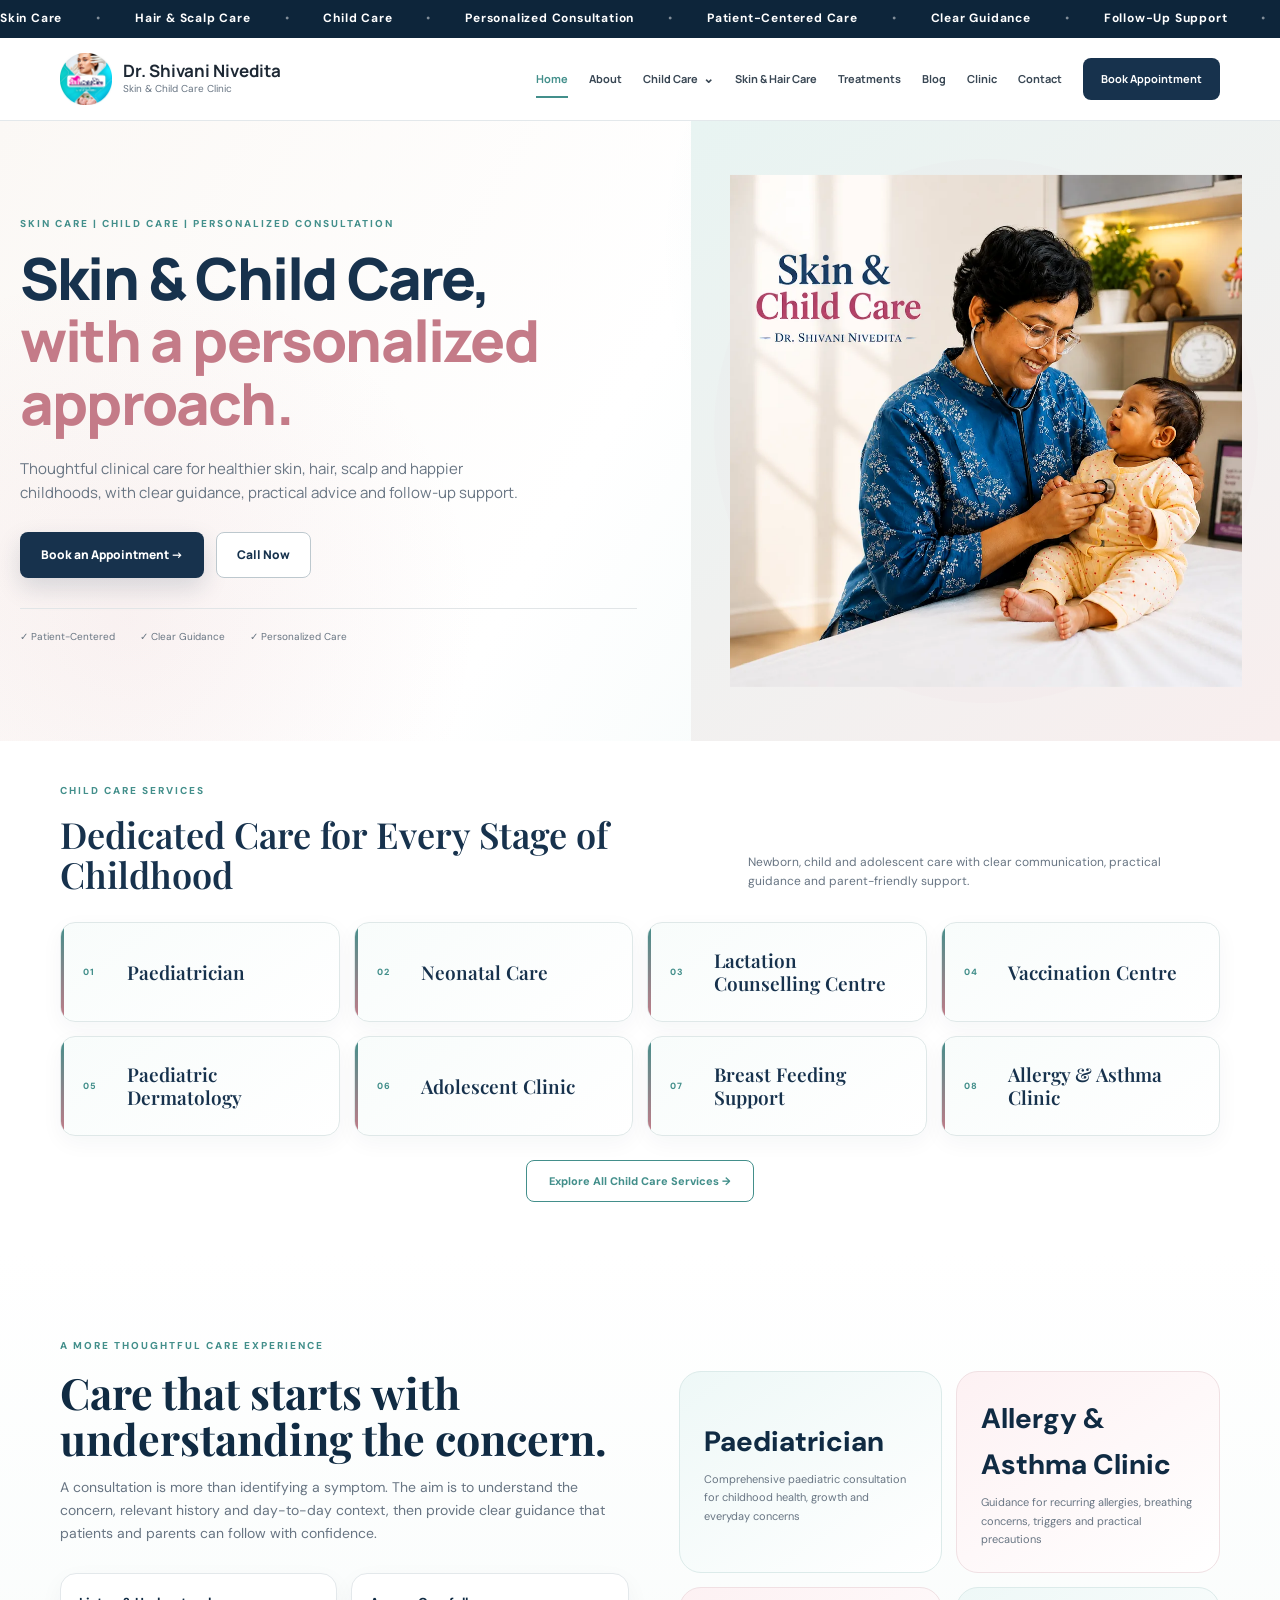
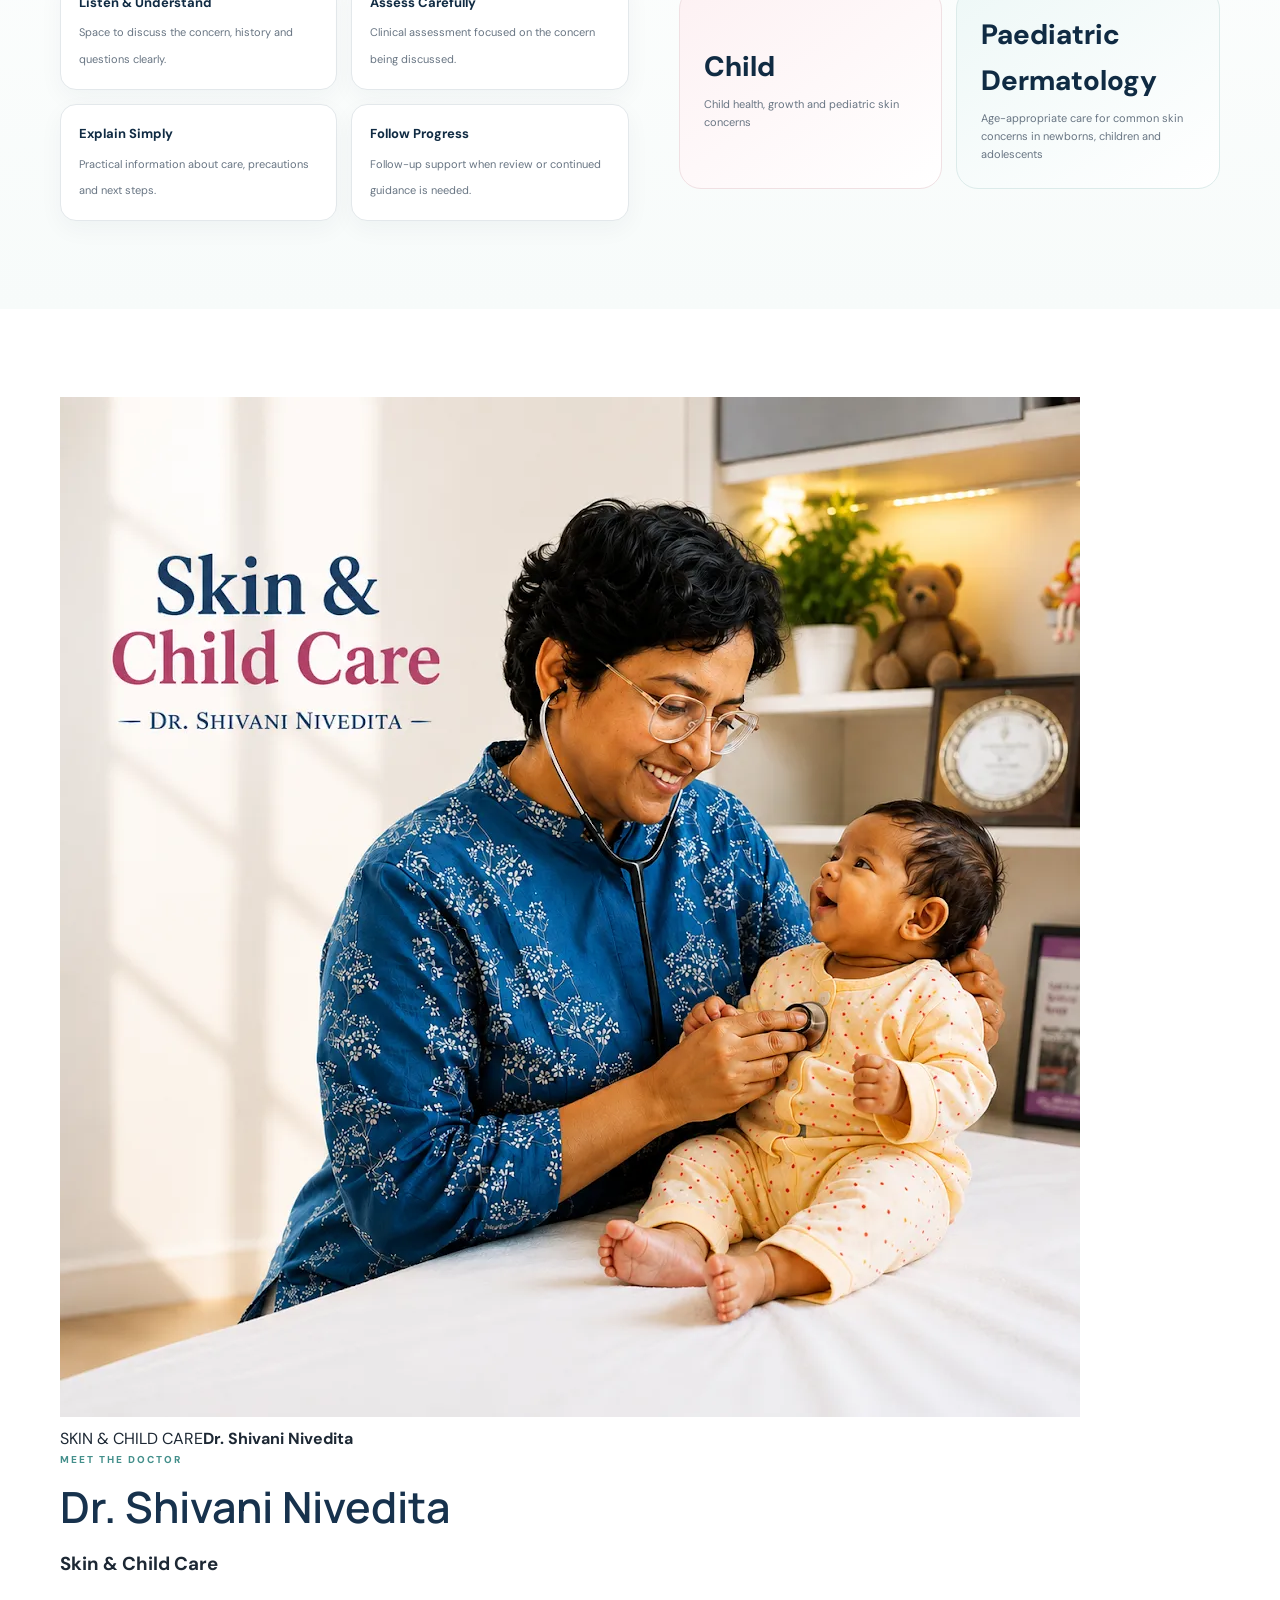
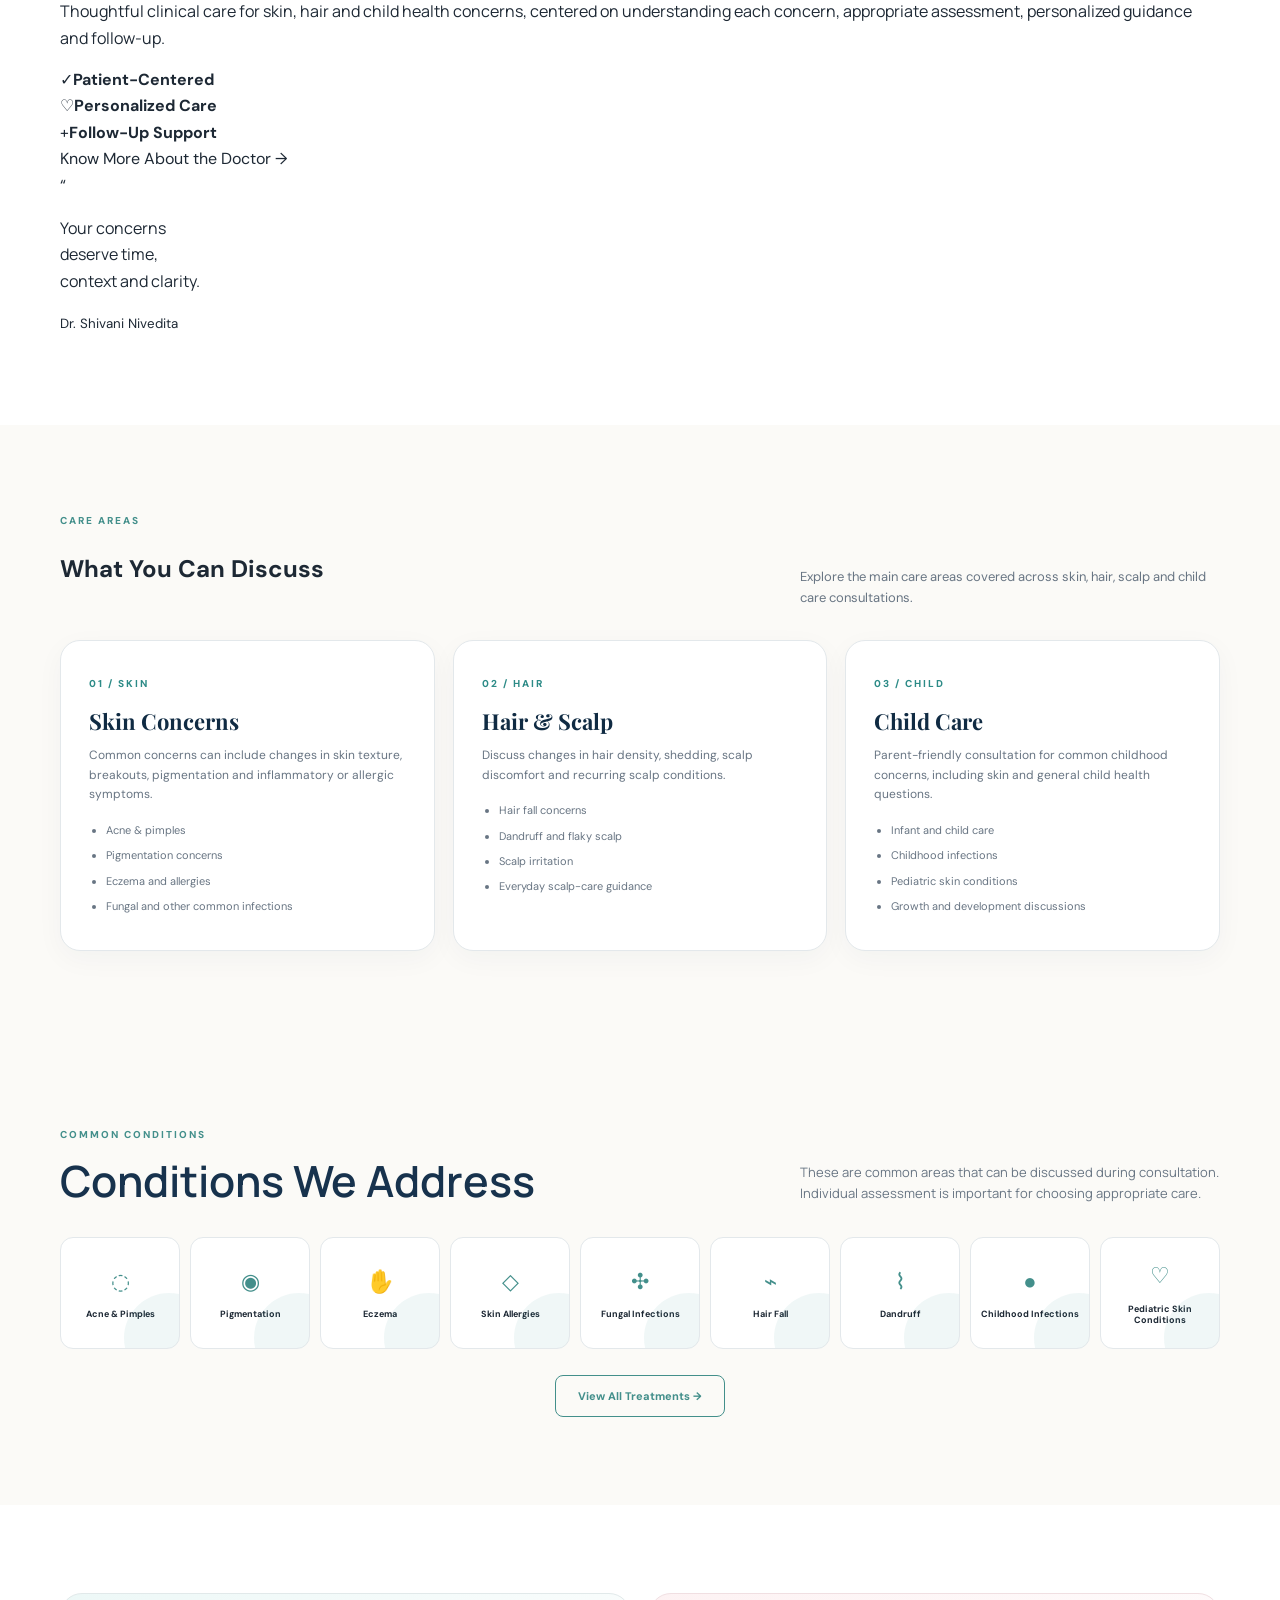
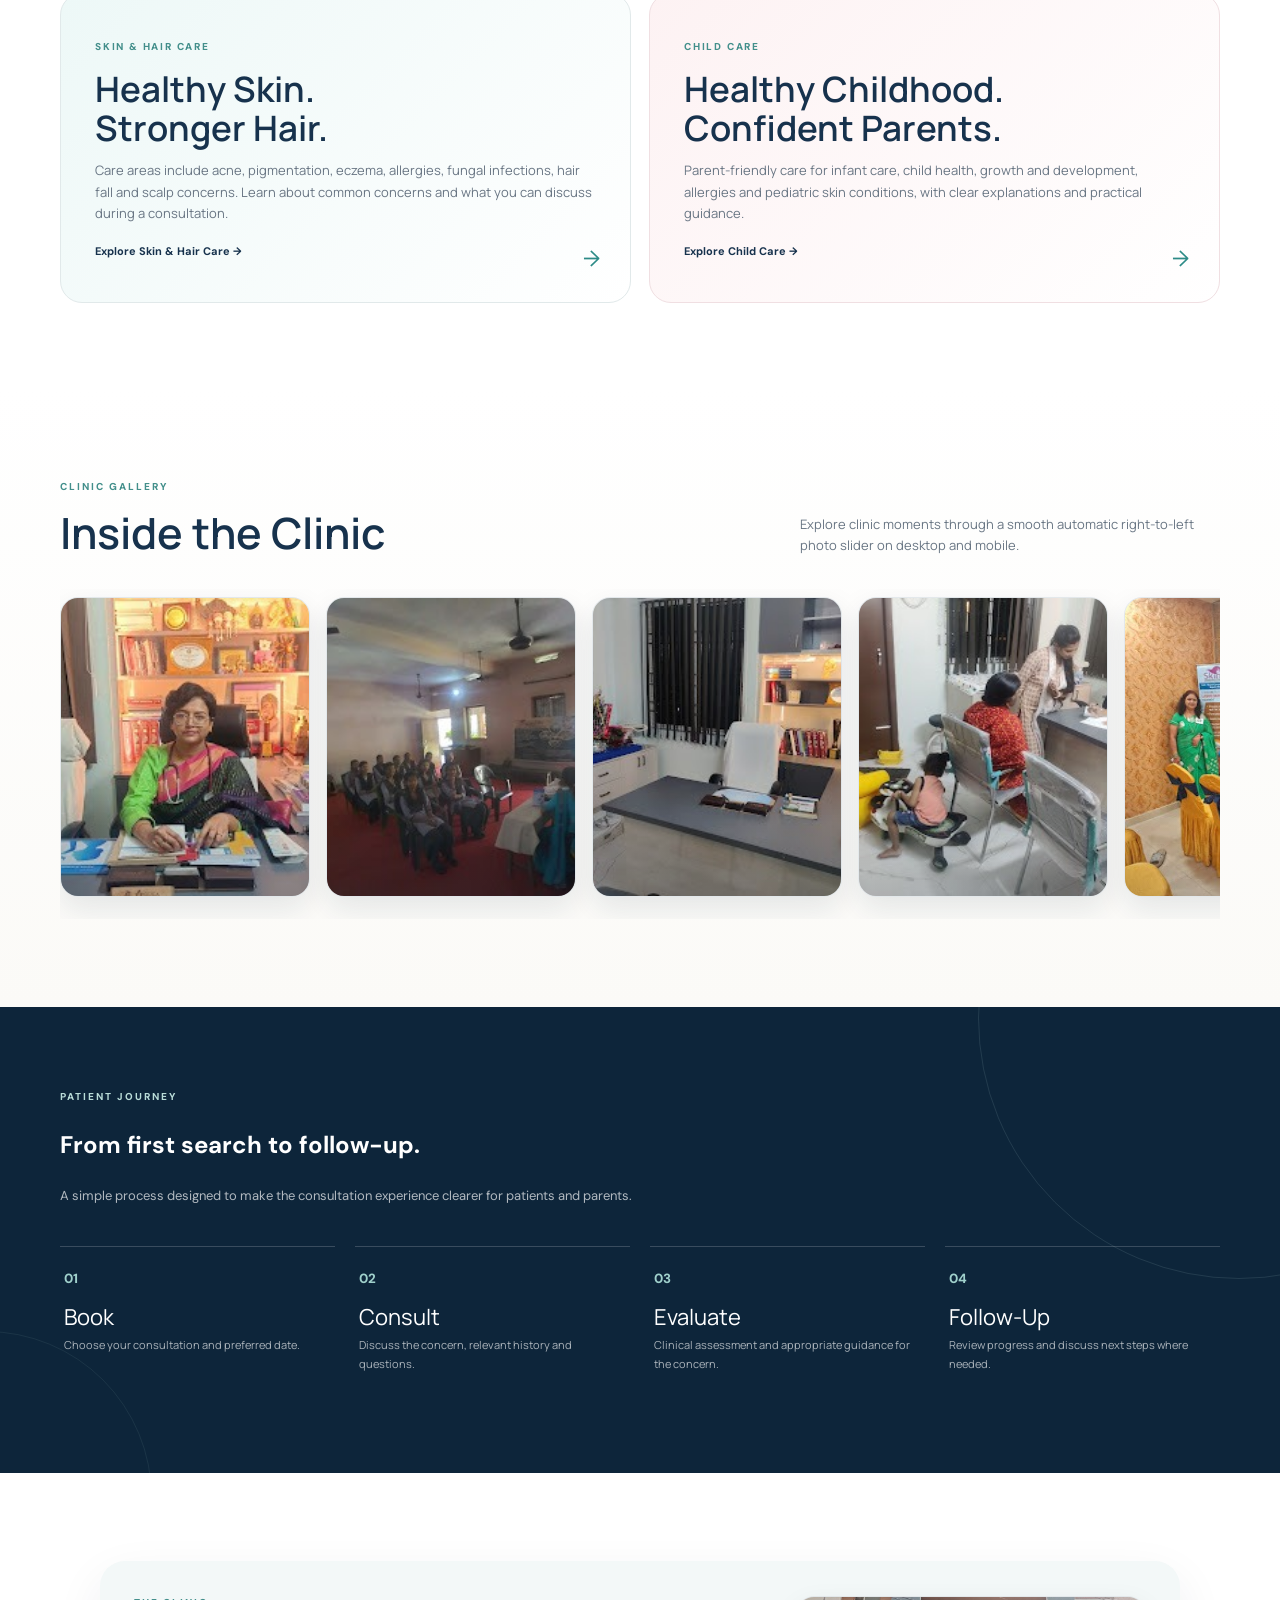
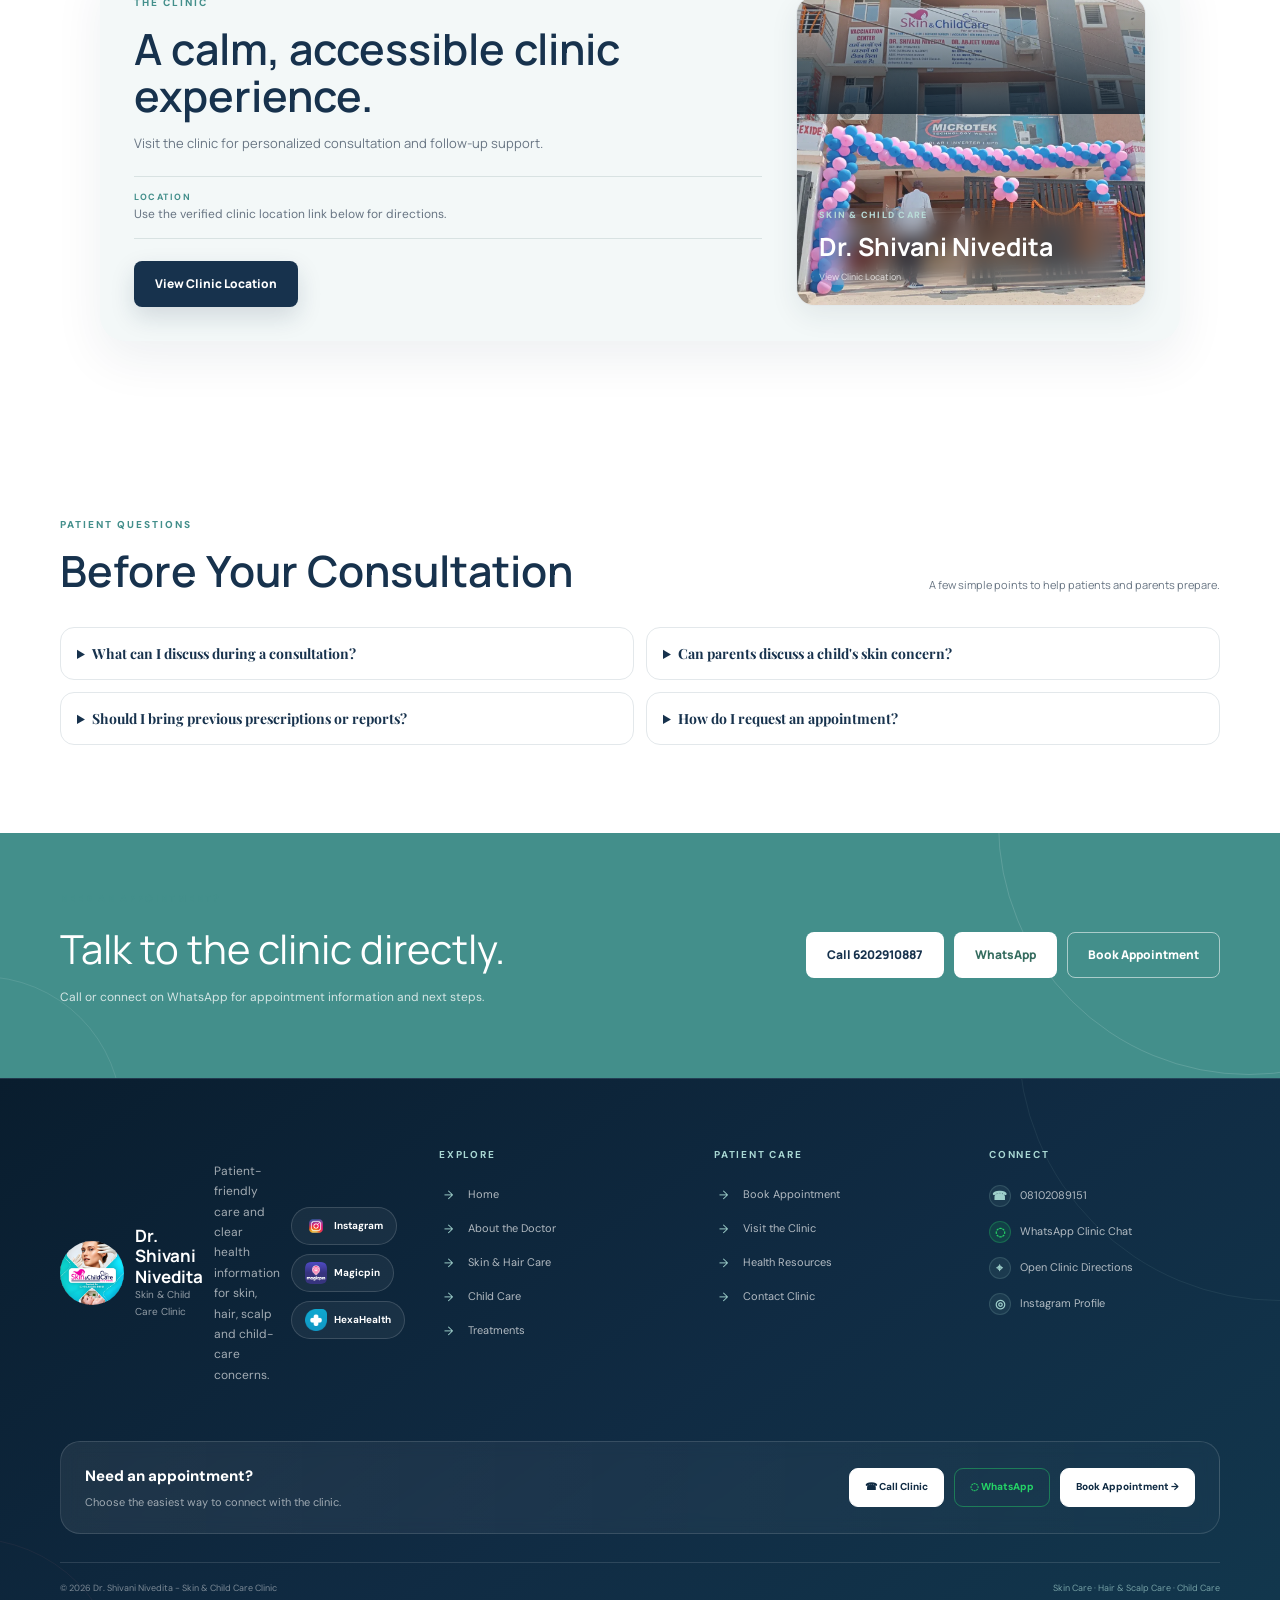
==== commit fe0e5033: "Enhance Meet the Doctor homepage section" ====
--- a/index.html
+++ b/index.html
@@ -25,7 +25,37 @@
   </div>
 </section>
 <section class="premium-info"><div class="container premium-info-grid"><div class="premium-info-copy"><div class="eyebrow">A MORE THOUGHTFUL CARE EXPERIENCE</div><h2>Care that starts with understanding the concern.</h2><p>A consultation is more than identifying a symptom. The aim is to understand the concern, relevant history and day-to-day context, then provide clear guidance that patients and parents can follow with confidence.</p><div class="premium-points"><div class="premium-point"><b>Listen & Understand</b><span>Space to discuss the concern, history and questions clearly.</span></div><div class="premium-point"><b>Assess Carefully</b><span>Clinical assessment focused on the concern being discussed.</span></div><div class="premium-point"><b>Explain Simply</b><span>Practical information about care, precautions and next steps.</span></div><div class="premium-point"><b>Follow Progress</b><span>Follow-up support when review or continued guidance is needed.</span></div></div></div><div class="premium-stat-panel"><a class="premium-stat" href="child-care.html#paediatrician"><strong>Paediatrician</strong><span>Comprehensive paediatric consultation for childhood health, growth and everyday concerns</span></a><a class="premium-stat" href="child-care.html#allergy-asthma"><strong>Allergy & Asthma Clinic</strong><span>Guidance for recurring allergies, breathing concerns, triggers and practical precautions</span></a><a class="premium-stat" href="child-care.html#pediatric-skin"><strong>Child</strong><span>Child health, growth and pediatric skin concerns</span></a><a class="premium-stat" href="child-care.html#paediatric-dermatology"><strong>Paediatric Dermatology</strong><span>Age-appropriate care for common skin concerns in newborns, children and adolescents</span></a></div></div></section>
-<section class="section"><div class="container intro-grid"><div class="portrait"><img src="doctor-shivani.jpg" alt="Dr. Shivani Nivedita"></div><div><div class="eyebrow">MEET THE DOCTOR</div><h2>Dr. Shivani Nivedita</h2><div class="rule"></div><h3>Skin & Child Care</h3><p>Thoughtful care for skin, hair and child health concerns, centered on understanding each concern, appropriate assessment, personalized guidance and follow-up.</p><div class="mini-features"><span><b>✓</b>Patient-Centered</span><span><b>♡</b>Personalized Care</span><span><b>+</b>Follow-Up Support</span></div><a class="text-btn" href="about.html">Know More About the Doctor →</a></div><aside class="quote"><strong>“</strong><p>Your concerns deserve time, context and clarity.</p><small>Dr. Shivani Nivedita</small></aside></div></section>
+<section class="section doctor-feature-section">
+  <div class="container doctor-feature-grid">
+    <div class="doctor-photo-card">
+      <img src="doctor-shivani.jpg" alt="Dr. Shivani Nivedita with a child at Skin & Child Care Clinic" loading="lazy">
+      <div class="doctor-photo-label"><span>SKIN & CHILD CARE</span><b>Dr. Shivani Nivedita</b></div>
+    </div>
+
+    <div class="doctor-feature-copy">
+      <div class="eyebrow">MEET THE DOCTOR</div>
+      <h2>Dr. Shivani Nivedita</h2>
+      <div class="doctor-accent"></div>
+      <h3>Skin & Child Care</h3>
+      <p>Thoughtful clinical care for skin, hair and child health concerns, centered on understanding each concern, appropriate assessment, personalized guidance and follow-up.</p>
+
+      <div class="doctor-highlights">
+        <div><span>✓</span><b>Patient-Centered</b></div>
+        <div><span>♡</span><b>Personalized Care</b></div>
+        <div><span>+</span><b>Follow-Up Support</b></div>
+      </div>
+
+      <a class="doctor-link" href="about.html">Know More About the Doctor <span>→</span></a>
+    </div>
+
+    <aside class="doctor-quote-card">
+      <div class="quote-mark">“</div>
+      <p>Your concerns<br>deserve time,<br>context and clarity.</p>
+      <div class="quote-line"></div>
+      <small>Dr. Shivani Nivedita</small>
+    </aside>
+  </div>
+</section>
 <section class="care-details"><div class="container"><div class="section-title"><div><div class="eyebrow">CARE AREAS</div><h2>What You Can Discuss</h2></div><p>Explore the main care areas covered across skin, hair, scalp and child care consultations.</p></div><div class="care-details-grid"><article class="care-detail reveal"><span class="num">01 / SKIN</span><h3>Skin Concerns</h3><p>Common concerns can include changes in skin texture, breakouts, pigmentation and inflammatory or allergic symptoms.</p><ul><li>Acne & pimples</li><li>Pigmentation concerns</li><li>Eczema and allergies</li><li>Fungal and other common infections</li></ul></article><article class="care-detail reveal"><span class="num">02 / HAIR</span><h3>Hair & Scalp</h3><p>Discuss changes in hair density, shedding, scalp discomfort and recurring scalp conditions.</p><ul><li>Hair fall concerns</li><li>Dandruff and flaky scalp</li><li>Scalp irritation</li><li>Everyday scalp-care guidance</li></ul></article><article class="care-detail reveal"><span class="num">03 / CHILD</span><h3>Child Care</h3><p>Parent-friendly consultation for common childhood concerns, including skin and general child health questions.</p><ul><li>Infant and child care</li><li>Childhood infections</li><li>Pediatric skin conditions</li><li>Growth and development discussions</li></ul></article></div></div></section>
 <section class="section tinted"><div class="container"><div class="section-title"><div><div class="eyebrow">COMMON CONDITIONS</div><h2>Conditions We Address</h2></div><p>These are common areas that can be discussed during consultation. Individual assessment is important for choosing appropriate care.</p></div><div class="condition-grid"><a href="treatments.html">◌<b>Acne & Pimples</b></a><a href="treatments.html">◉<b>Pigmentation</b></a><a href="treatments.html">✋<b>Eczema</b></a><a href="treatments.html">◇<b>Skin Allergies</b></a><a href="treatments.html">✣<b>Fungal Infections</b></a><a href="treatments.html">⌁<b>Hair Fall</b></a><a href="treatments.html">⌇<b>Dandruff</b></a><a href="treatments.html">●<b>Childhood Infections</b></a><a href="treatments.html">♡<b>Pediatric Skin Conditions</b></a></div><a class="outline-link" href="treatments.html">View All Treatments →</a></div></section>
 <section class="section"><div class="container two-panels"><a href="skin-hair-care.html"><small>SKIN & HAIR CARE</small><h2>Healthy Skin.<br>Stronger Hair.</h2><p>Care areas include acne, pigmentation, eczema, allergies, fungal infections, hair fall and scalp concerns. Learn about common concerns and what you can discuss during a consultation.</p><b>Explore Skin & Hair Care →</b></a><a href="child-care.html"><small>CHILD CARE</small><h2>Healthy Childhood.<br>Confident Parents.</h2><p>Parent-friendly care for infant care, child health, growth and development, allergies and pediatric skin conditions, with clear explanations and practical guidance.</p><b>Explore Child Care →</b></a></div></section>
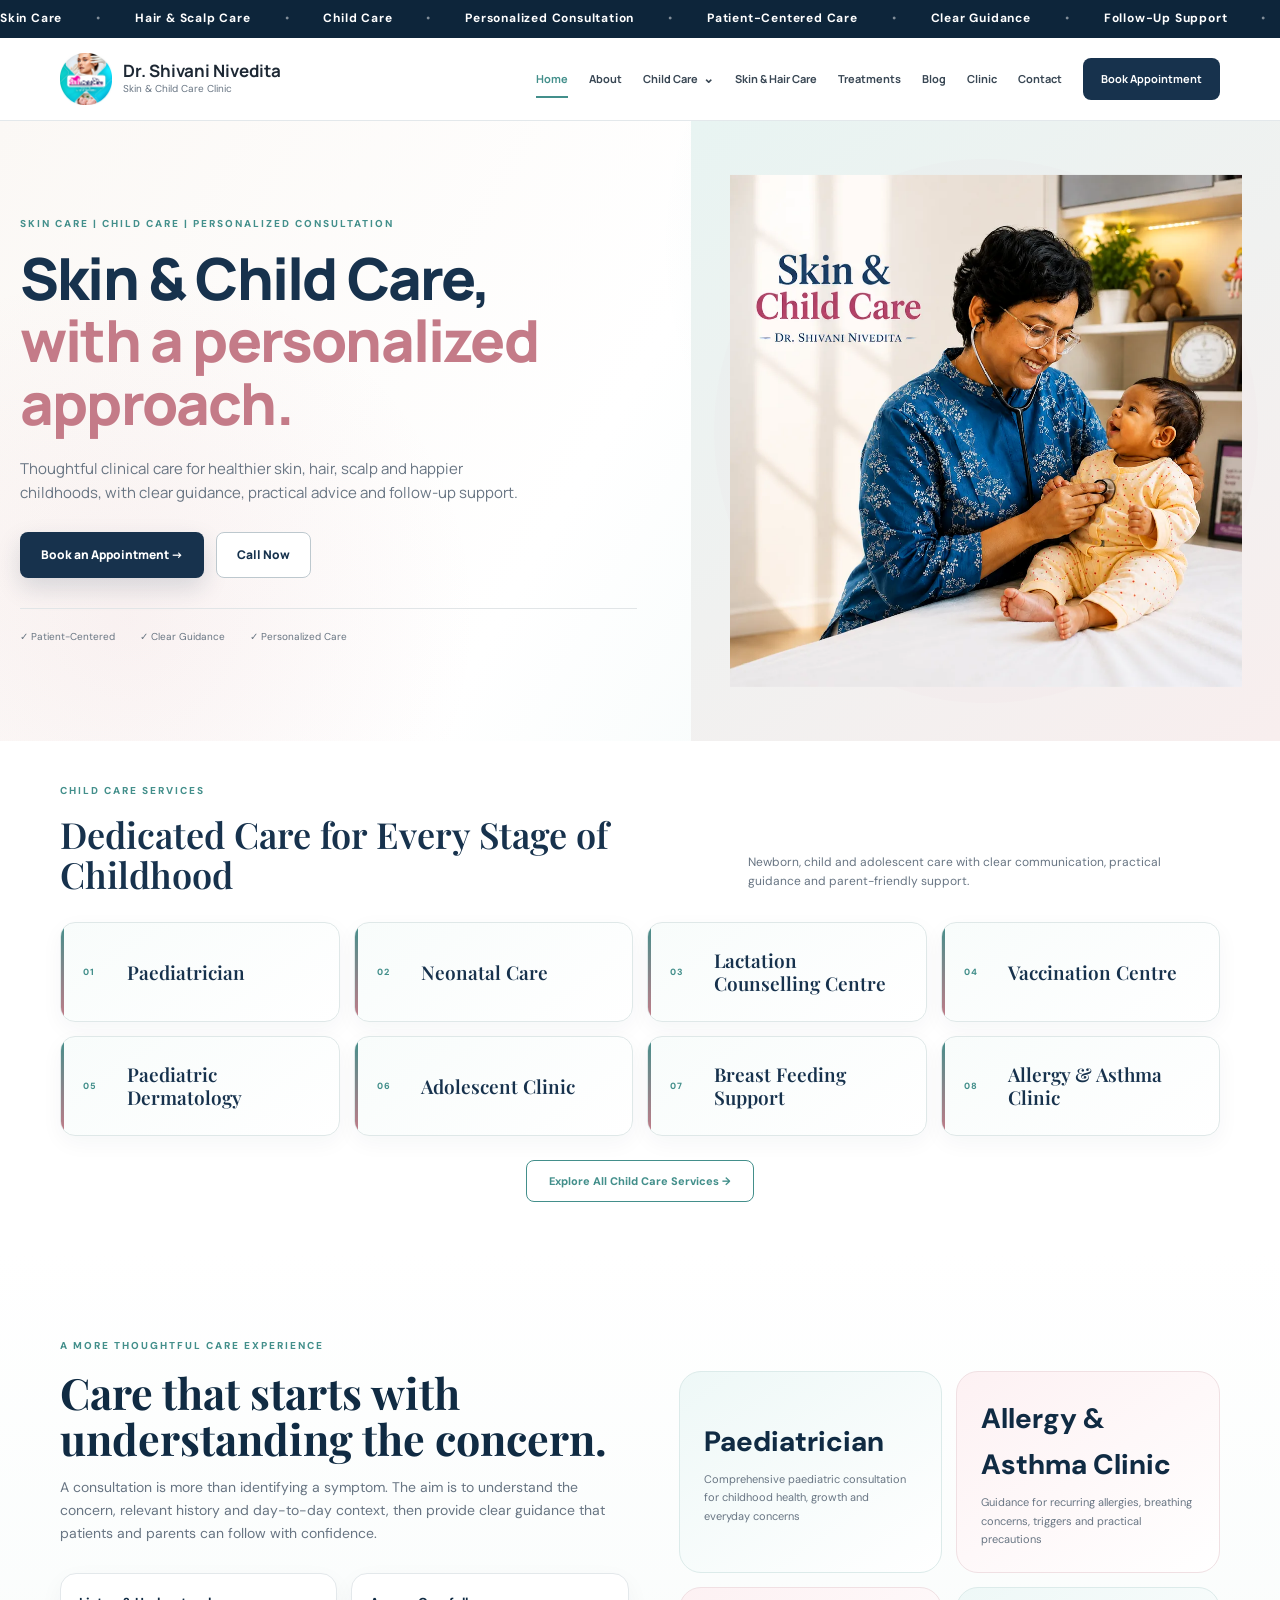
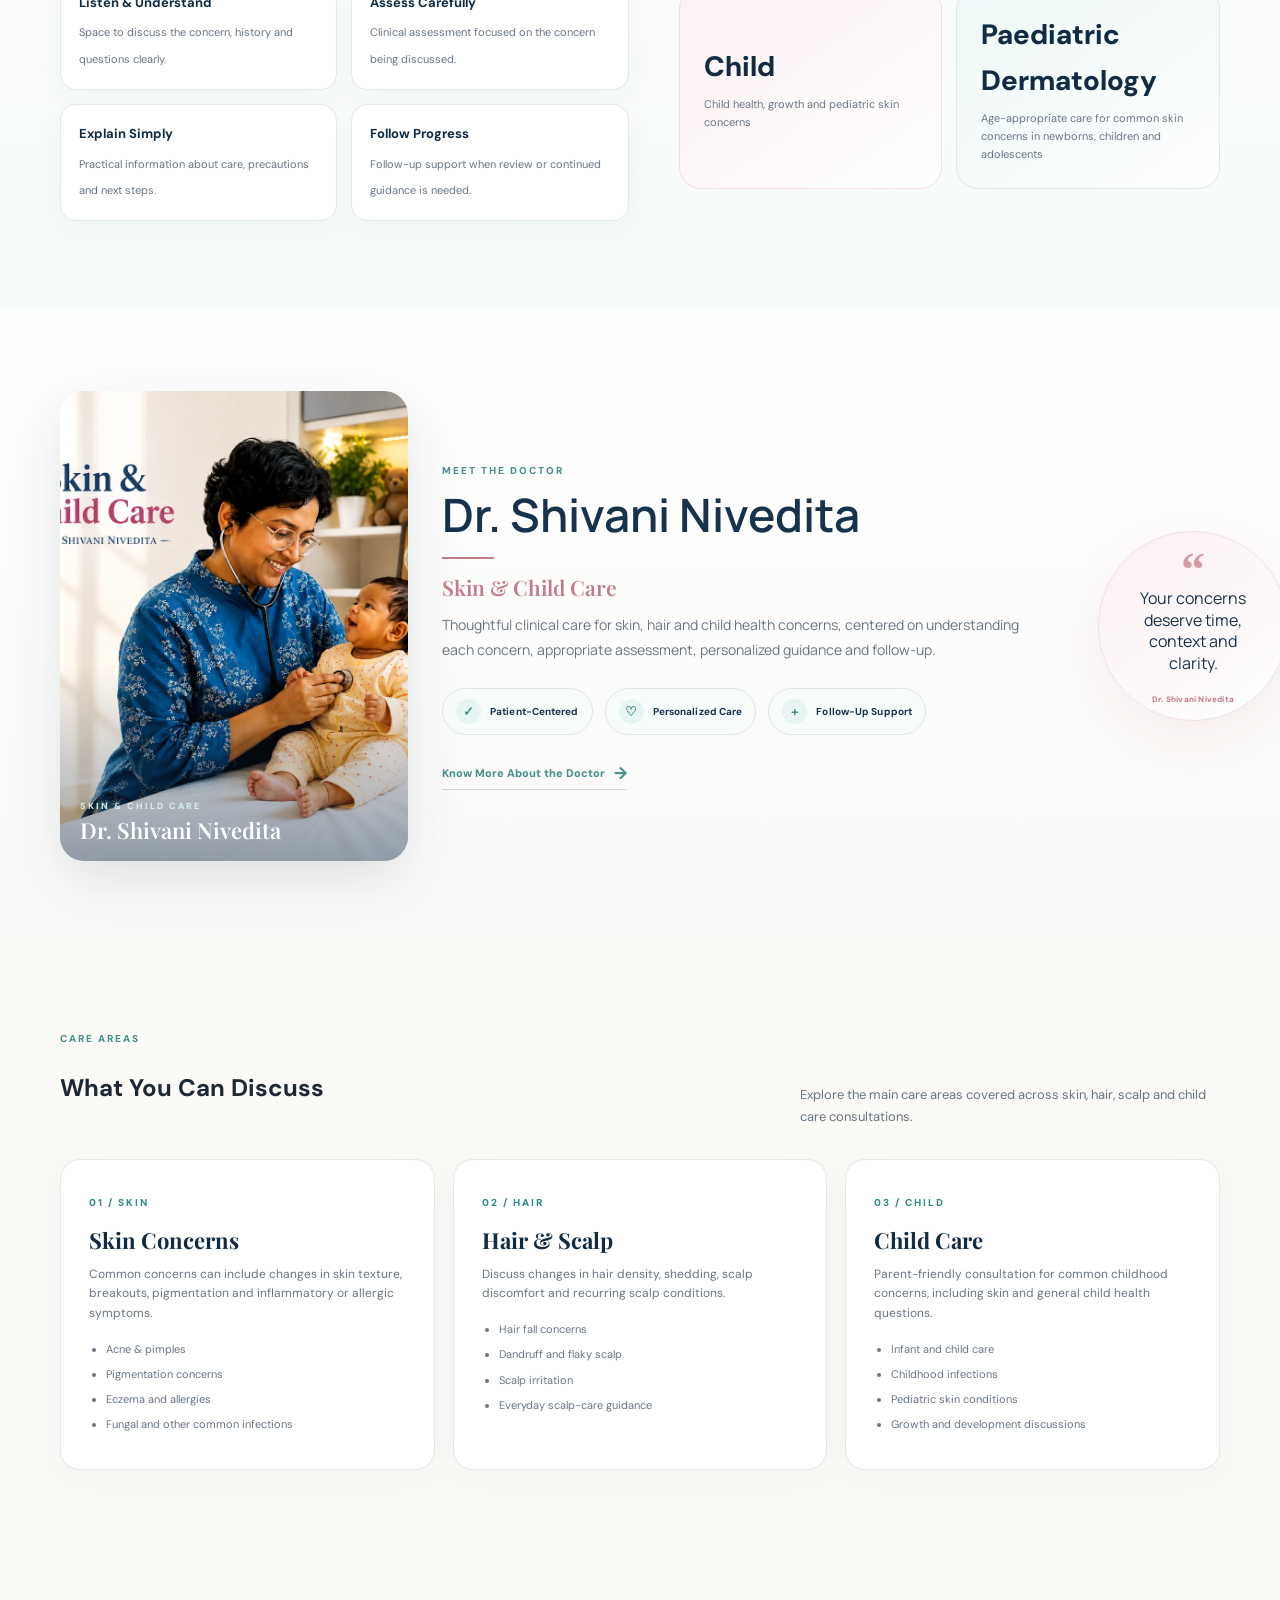
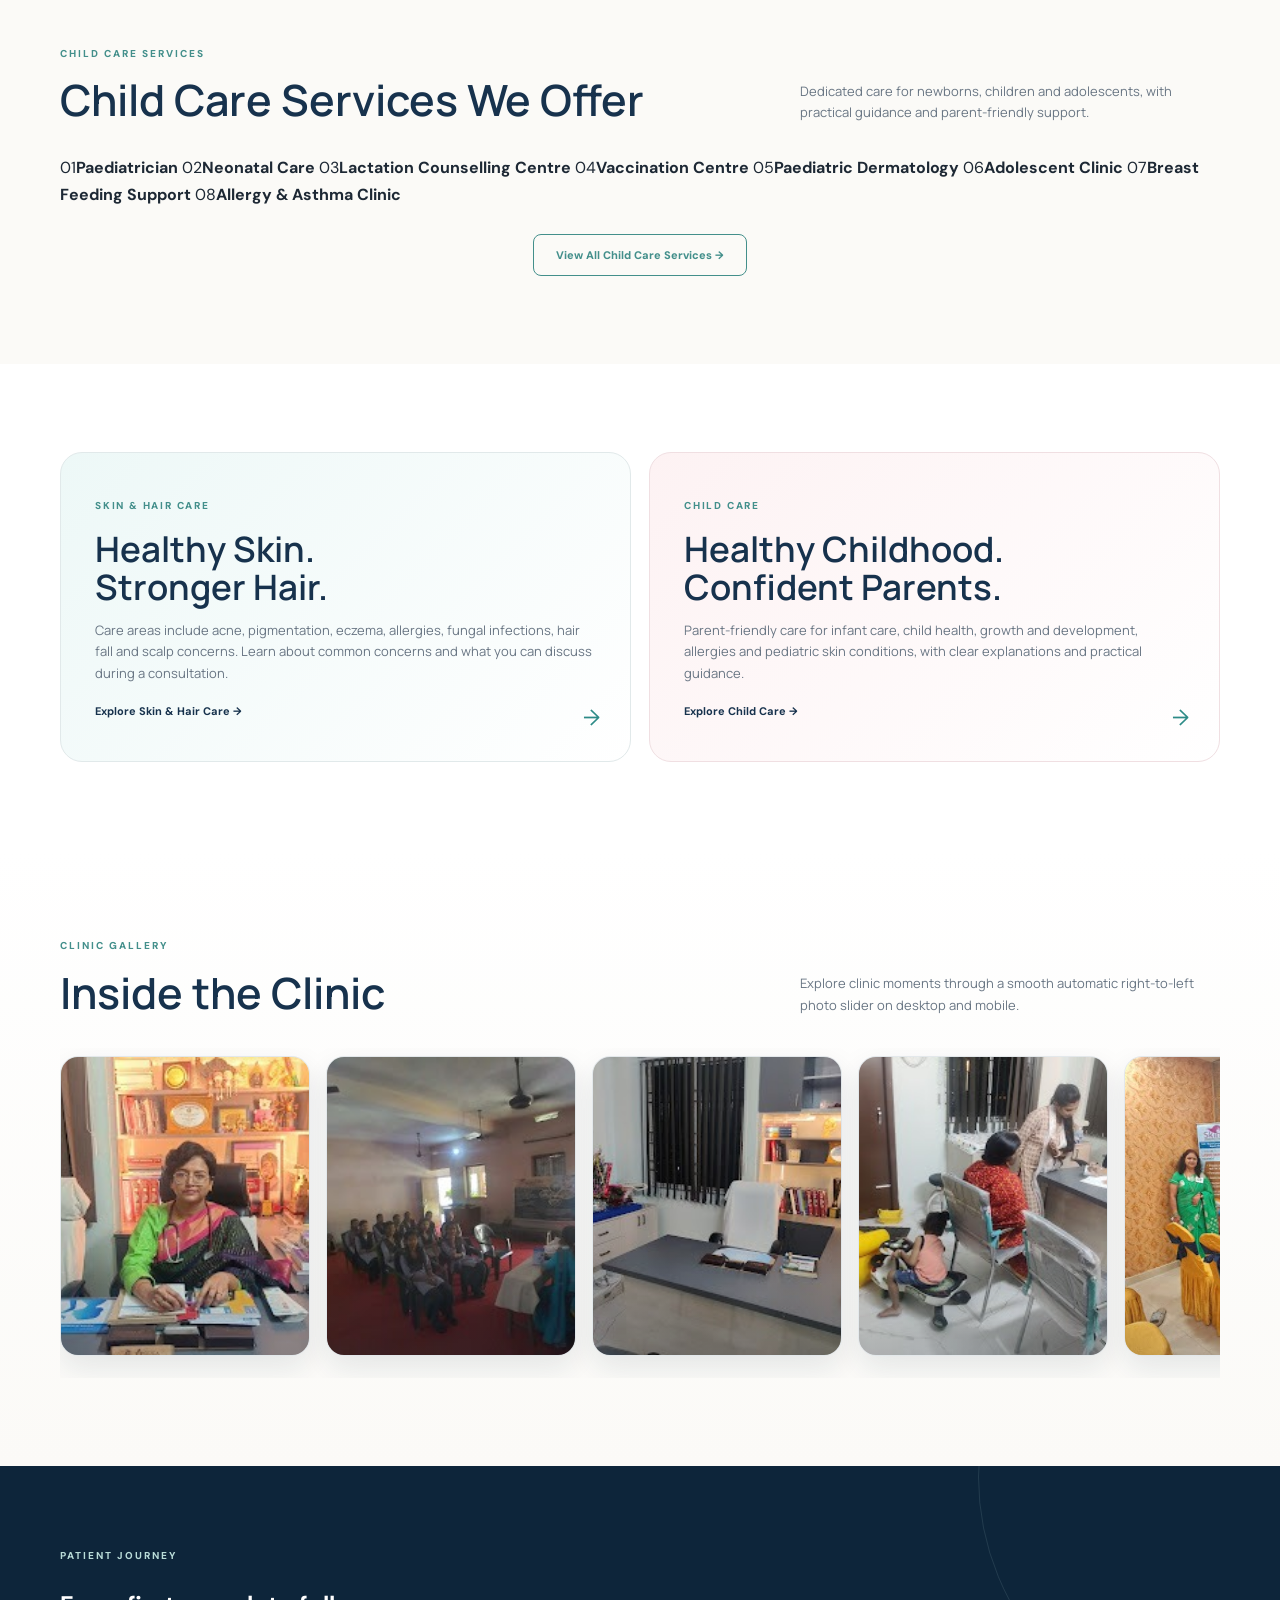
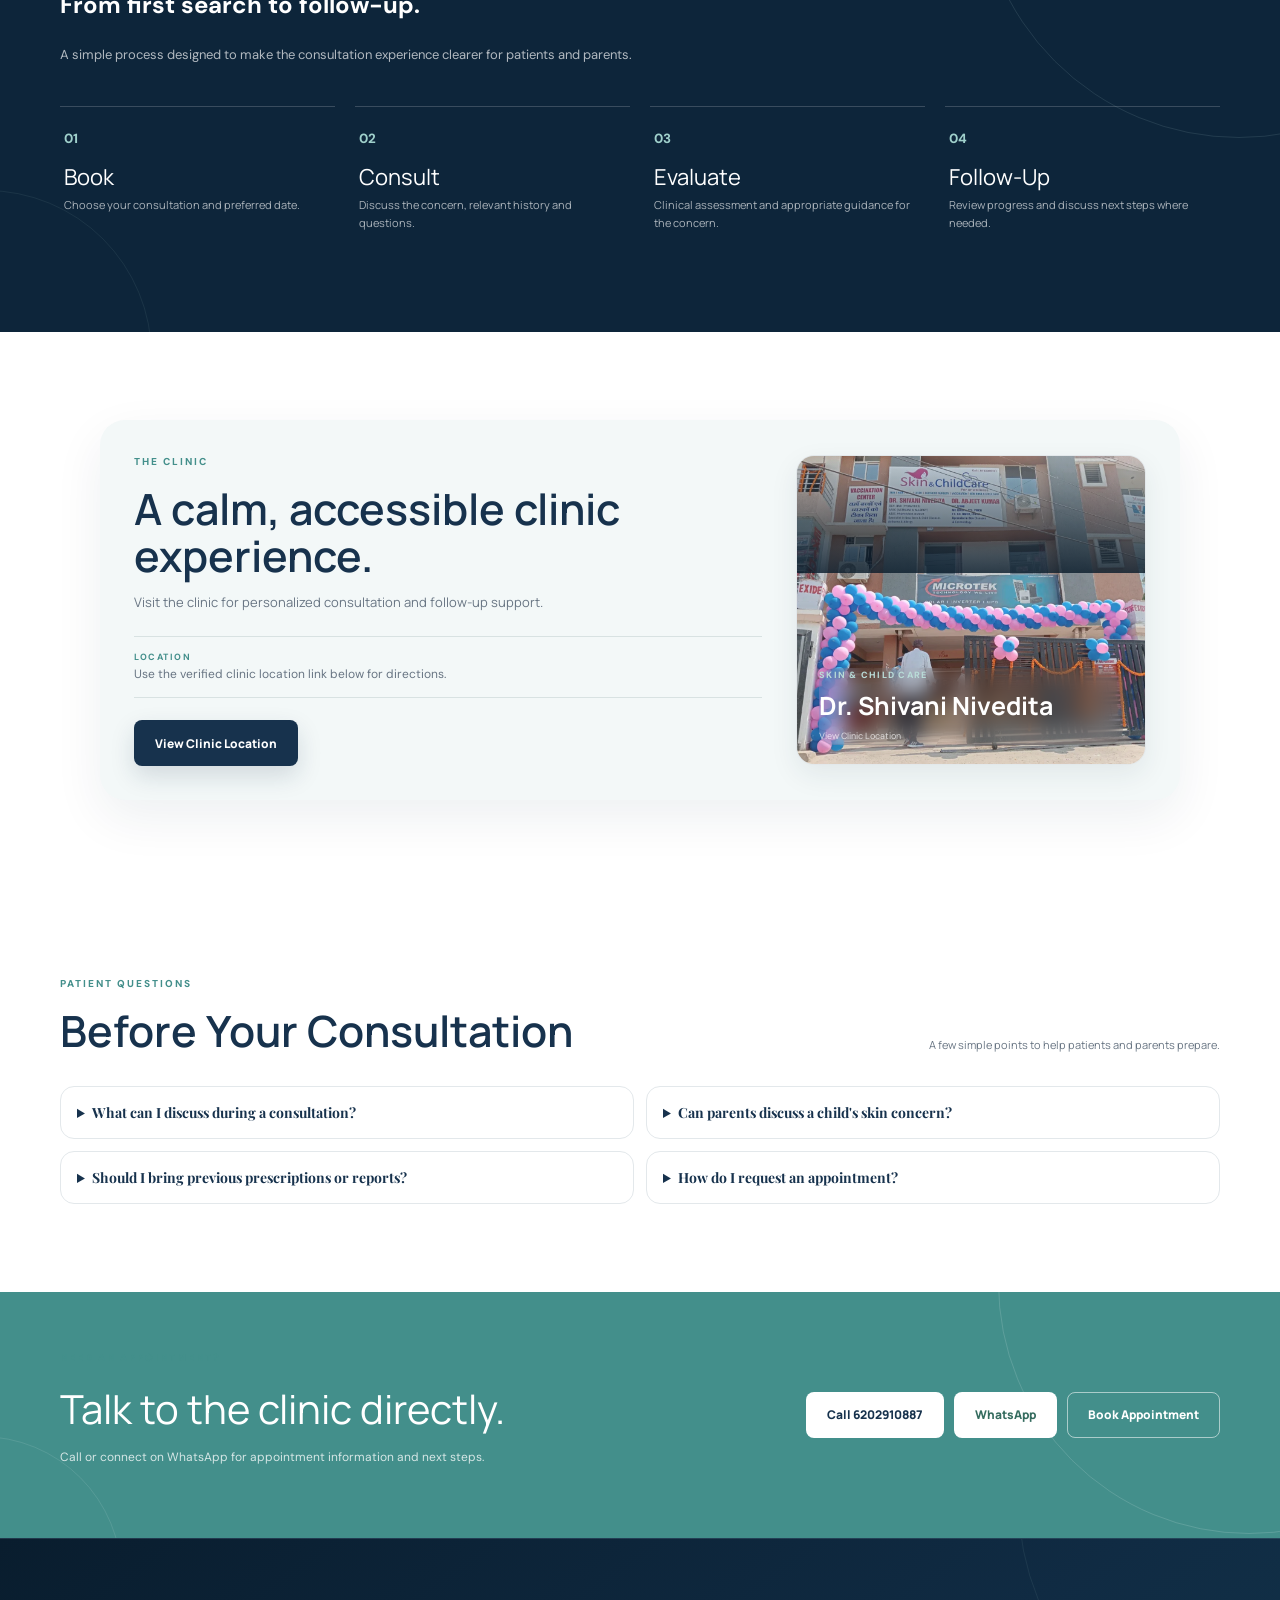
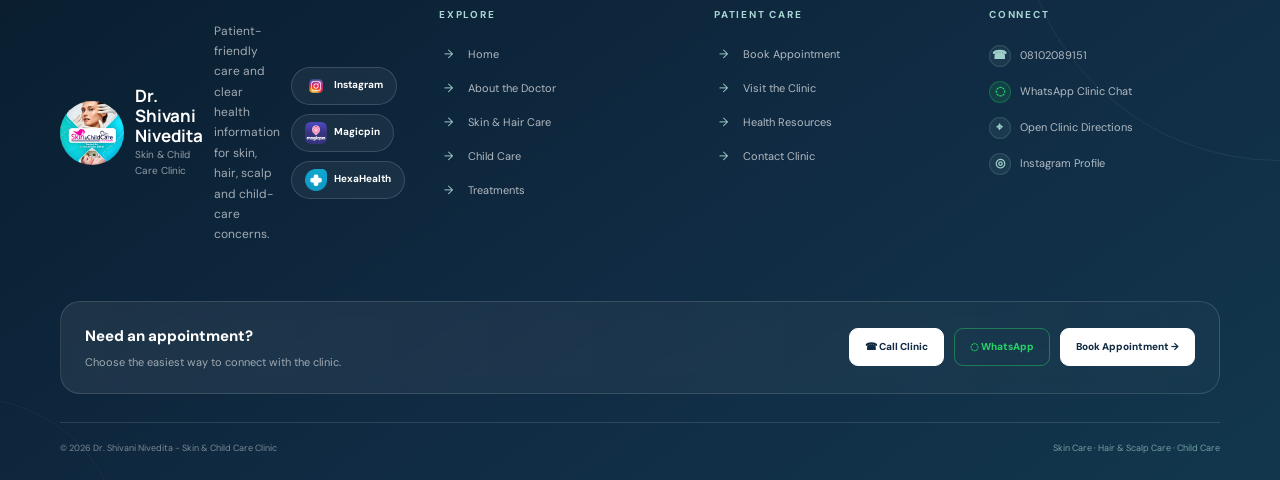
==== commit c699bd98: "Replace common conditions with Child Care services" ====
--- a/index.html
+++ b/index.html
@@ -57,7 +57,28 @@
   </div>
 </section>
 <section class="care-details"><div class="container"><div class="section-title"><div><div class="eyebrow">CARE AREAS</div><h2>What You Can Discuss</h2></div><p>Explore the main care areas covered across skin, hair, scalp and child care consultations.</p></div><div class="care-details-grid"><article class="care-detail reveal"><span class="num">01 / SKIN</span><h3>Skin Concerns</h3><p>Common concerns can include changes in skin texture, breakouts, pigmentation and inflammatory or allergic symptoms.</p><ul><li>Acne & pimples</li><li>Pigmentation concerns</li><li>Eczema and allergies</li><li>Fungal and other common infections</li></ul></article><article class="care-detail reveal"><span class="num">02 / HAIR</span><h3>Hair & Scalp</h3><p>Discuss changes in hair density, shedding, scalp discomfort and recurring scalp conditions.</p><ul><li>Hair fall concerns</li><li>Dandruff and flaky scalp</li><li>Scalp irritation</li><li>Everyday scalp-care guidance</li></ul></article><article class="care-detail reveal"><span class="num">03 / CHILD</span><h3>Child Care</h3><p>Parent-friendly consultation for common childhood concerns, including skin and general child health questions.</p><ul><li>Infant and child care</li><li>Childhood infections</li><li>Pediatric skin conditions</li><li>Growth and development discussions</li></ul></article></div></div></section>
-<section class="section tinted"><div class="container"><div class="section-title"><div><div class="eyebrow">COMMON CONDITIONS</div><h2>Conditions We Address</h2></div><p>These are common areas that can be discussed during consultation. Individual assessment is important for choosing appropriate care.</p></div><div class="condition-grid"><a href="treatments.html">◌<b>Acne & Pimples</b></a><a href="treatments.html">◉<b>Pigmentation</b></a><a href="treatments.html">✋<b>Eczema</b></a><a href="treatments.html">◇<b>Skin Allergies</b></a><a href="treatments.html">✣<b>Fungal Infections</b></a><a href="treatments.html">⌁<b>Hair Fall</b></a><a href="treatments.html">⌇<b>Dandruff</b></a><a href="treatments.html">●<b>Childhood Infections</b></a><a href="treatments.html">♡<b>Pediatric Skin Conditions</b></a></div><a class="outline-link" href="treatments.html">View All Treatments →</a></div></section>
+<section class="section tinted child-home-care-list">
+  <div class="container">
+    <div class="section-title">
+      <div>
+        <div class="eyebrow">CHILD CARE SERVICES</div>
+        <h2>Child Care Services We Offer</h2>
+      </div>
+      <p>Dedicated care for newborns, children and adolescents, with practical guidance and parent-friendly support.</p>
+    </div>
+    <div class="child-condition-grid">
+      <a href="child-care.html#paediatrician"><span>01</span><b>Paediatrician</b></a>
+      <a href="child-care.html#neonatal-care"><span>02</span><b>Neonatal Care</b></a>
+      <a href="child-care.html#lactation"><span>03</span><b>Lactation Counselling Centre</b></a>
+      <a href="child-care.html#vaccination"><span>04</span><b>Vaccination Centre</b></a>
+      <a href="child-care.html#paediatric-dermatology"><span>05</span><b>Paediatric Dermatology</b></a>
+      <a href="child-care.html#adolescent-clinic"><span>06</span><b>Adolescent Clinic</b></a>
+      <a href="child-care.html#breastfeeding"><span>07</span><b>Breast Feeding Support</b></a>
+      <a href="child-care.html#allergy-asthma"><span>08</span><b>Allergy & Asthma Clinic</b></a>
+    </div>
+    <a class="outline-link" href="child-care.html">View All Child Care Services →</a>
+  </div>
+</section>
 <section class="section"><div class="container two-panels"><a href="skin-hair-care.html"><small>SKIN & HAIR CARE</small><h2>Healthy Skin.<br>Stronger Hair.</h2><p>Care areas include acne, pigmentation, eczema, allergies, fungal infections, hair fall and scalp concerns. Learn about common concerns and what you can discuss during a consultation.</p><b>Explore Skin & Hair Care →</b></a><a href="child-care.html"><small>CHILD CARE</small><h2>Healthy Childhood.<br>Confident Parents.</h2><p>Parent-friendly care for infant care, child health, growth and development, allergies and pediatric skin conditions, with clear explanations and practical guidance.</p><b>Explore Child Care →</b></a></div></section>
 <section class="section gallery-section"><div class="container"><div class="section-title"><div><div class="eyebrow">CLINIC GALLERY</div><h2>Inside the Clinic</h2></div><p>Explore clinic moments through a smooth automatic right-to-left photo slider on desktop and mobile.</p></div><div class="gallery-window" aria-label="Clinic photo carousel"><div class="gallery-track"><div class="gallery-set"><a href="1.jpg" target="_blank" rel="noopener"><img src="1.jpg" alt="Clinic gallery image 1" loading="lazy"></a><a href="2.jpg" target="_blank" rel="noopener"><img src="2.jpg" alt="Clinic gallery image 2" loading="lazy"></a><a href="3.jpg" target="_blank" rel="noopener"><img src="3.jpg" alt="Clinic gallery image 3" loading="lazy"></a><a href="4.jpg" target="_blank" rel="noopener"><img src="4.jpg" alt="Clinic gallery image 4" loading="lazy"></a><a href="5.jpg" target="_blank" rel="noopener"><img src="5.jpg" alt="Clinic gallery image 5" loading="lazy"></a><a href="6.jpg" target="_blank" rel="noopener"><img src="6.jpg" alt="Clinic gallery image 6" loading="lazy"></a><a href="7.jpg" target="_blank" rel="noopener"><img src="7.jpg" alt="Clinic gallery image 7" loading="lazy"></a><a href="8.jpg" target="_blank" rel="noopener"><img src="8.jpg" alt="Clinic gallery image 8" loading="lazy"></a><a href="9.jpg" target="_blank" rel="noopener"><img src="9.jpg" alt="Clinic gallery image 9" loading="lazy"></a></div><div class="gallery-set" aria-hidden="true"><a href="1.jpg" tabindex="-1"><img src="1.jpg" alt="" loading="lazy"></a><a href="2.jpg" tabindex="-1"><img src="2.jpg" alt="" loading="lazy"></a><a href="3.jpg" tabindex="-1"><img src="3.jpg" alt="" loading="lazy"></a><a href="4.jpg" tabindex="-1"><img src="4.jpg" alt="" loading="lazy"></a><a href="5.jpg" tabindex="-1"><img src="5.jpg" alt="" loading="lazy"></a><a href="6.jpg" tabindex="-1"><img src="6.jpg" alt="" loading="lazy"></a><a href="7.jpg" tabindex="-1"><img src="7.jpg" alt="" loading="lazy"></a><a href="8.jpg" tabindex="-1"><img src="8.jpg" alt="" loading="lazy"></a><a href="9.jpg" tabindex="-1"><img src="9.jpg" alt="" loading="lazy"></a></div></div></div></div></section>
 <section class="journey"><div class="container"><div class="eyebrow light">PATIENT JOURNEY</div><h2>From first search to follow-up.</h2><p style="max-width:680px;color:rgba(255,255,255,.68);font-size:13px">A simple process designed to make the consultation experience clearer for patients and parents.</p><div class="journey-grid"><div><small>01</small><h3>Book</h3><p>Choose your consultation and preferred date.</p></div><div><small>02</small><h3>Consult</h3><p>Discuss the concern, relevant history and questions.</p></div><div><small>03</small><h3>Evaluate</h3><p>Clinical assessment and appropriate guidance for the concern.</p></div><div><small>04</small><h3>Follow-Up</h3><p>Review progress and discuss next steps where needed.</p></div></div></div></section>
--- a/clinic.css
+++ b/clinic.css
@@ -72,3 +72,33 @@
 .child-home-services .outline-link{margin:22px auto 0}
 @media(max-width:1050px){.child-home-heading{grid-template-columns:1fr 1fr}.child-home-service-grid{grid-template-columns:repeat(2,minmax(0,1fr))}}
 @media(max-width:700px){.child-home-heading{display:block;margin-bottom:24px}.child-home-heading p{margin-top:10px}.child-home-service-grid{grid-template-columns:1fr}.child-home-service-card{min-height:88px;padding:18px 20px}.child-home-service-card h3{font-size:18px;max-width:none}}
+
+/* Enhanced Meet the Doctor section */
+.doctor-feature-section{padding:82px 0;background:linear-gradient(180deg,#fff 0%,#fbfaf8 100%)}
+.doctor-feature-grid{display:grid;grid-template-columns:30% 50% 20%;gap:34px;align-items:center}
+.doctor-photo-card{position:relative;height:470px;border-radius:24px;overflow:hidden;background:#eef4f3;box-shadow:0 20px 55px rgba(16,43,67,.12)}
+.doctor-photo-card:after{content:'';position:absolute;inset:0;background:linear-gradient(180deg,transparent 58%,rgba(16,43,67,.42) 100%);pointer-events:none}
+.doctor-photo-card img{width:100%;height:100%;display:block;object-fit:cover;object-position:center top;filter:saturate(1.02) contrast(1.03)}
+.doctor-photo-label{position:absolute;left:20px;right:20px;bottom:18px;z-index:2;color:#fff;display:flex;flex-direction:column;gap:3px}
+.doctor-photo-label span{font-size:9px;letter-spacing:2px;font-weight:800;color:#d6eeeb}
+.doctor-photo-label b{font:600 22px/1.2 'Playfair Display',Georgia,serif}
+.doctor-feature-copy .eyebrow{margin-bottom:10px}
+.doctor-feature-copy h2{font:600 46px/1.08 'Playfair Display',Georgia,serif;color:var(--navy);margin:0}
+.doctor-accent{width:52px;height:2px;background:var(--rose);margin:18px 0 14px}
+.doctor-feature-copy h3{font:600 21px 'Playfair Display',Georgia,serif;color:var(--rose);margin:0 0 12px}
+.doctor-feature-copy>p{font-size:14px;line-height:1.75;color:var(--muted);max-width:650px;margin:0}
+.doctor-highlights{display:flex;gap:12px;flex-wrap:wrap;margin:26px 0 24px}
+.doctor-highlights>div{display:inline-flex;align-items:center;gap:9px;padding:10px 13px;border:1px solid #dce9e7;border-radius:999px;background:#f8fcfb;color:var(--navy)}
+.doctor-highlights span{display:grid;place-items:center;width:25px;height:25px;border-radius:50%;background:#e6f4f2;color:var(--teal);font-weight:800;font-size:13px}
+.doctor-highlights b{font-size:10px;letter-spacing:.1px}
+.doctor-link{display:inline-flex;align-items:center;gap:9px;color:var(--teal);font-size:11px;font-weight:800;padding-bottom:6px;border-bottom:1px solid rgba(67,143,139,.28)}
+.doctor-link span{font-size:17px;line-height:1;transition:transform .2s}
+.doctor-link:hover span{transform:translateX(4px)}
+.doctor-quote-card{width:190px;height:190px;border-radius:50%;justify-self:end;background:linear-gradient(145deg,#fbf0f2,#fff);border:1px solid #f0dfe2;box-shadow:0 16px 40px rgba(196,123,136,.12);display:flex;flex-direction:column;align-items:center;justify-content:center;text-align:center;padding:26px;position:relative}
+.quote-mark{font:700 48px/1 Georgia,serif;color:#d79aa5;height:30px}
+.doctor-quote-card p{font:16px/1.35 Georgia,serif;color:var(--navy);margin:12px 0 9px}
+.quote-line{width:26px;height:2px;background:var(--rose);margin:1px 0 9px}
+.doctor-quote-card small{font-size:8px;color:var(--rose);font-weight:800;letter-spacing:.2px}
+@media(max-width:1050px){.doctor-feature-grid{grid-template-columns:34% 1fr}.doctor-quote-card{display:none}.doctor-photo-card{height:430px}.doctor-feature-copy h2{font-size:42px}}
+@media(max-width:800px){.doctor-feature-section{padding:65px 0}.doctor-feature-grid{grid-template-columns:1fr;gap:28px}.doctor-photo-card{height:430px;max-width:520px}.doctor-feature-copy h2{font-size:38px}.doctor-feature-copy>p{font-size:13px}.doctor-highlights{display:grid;grid-template-columns:1fr 1fr}.doctor-highlights>div{border-radius:14px}.doctor-highlights>div:last-child{grid-column:1/-1}}
+@media(max-width:480px){.doctor-photo-card{height:390px;border-radius:20px}.doctor-feature-copy h2{font-size:34px}.doctor-highlights{grid-template-columns:1fr}.doctor-highlights>div:last-child{grid-column:auto}}
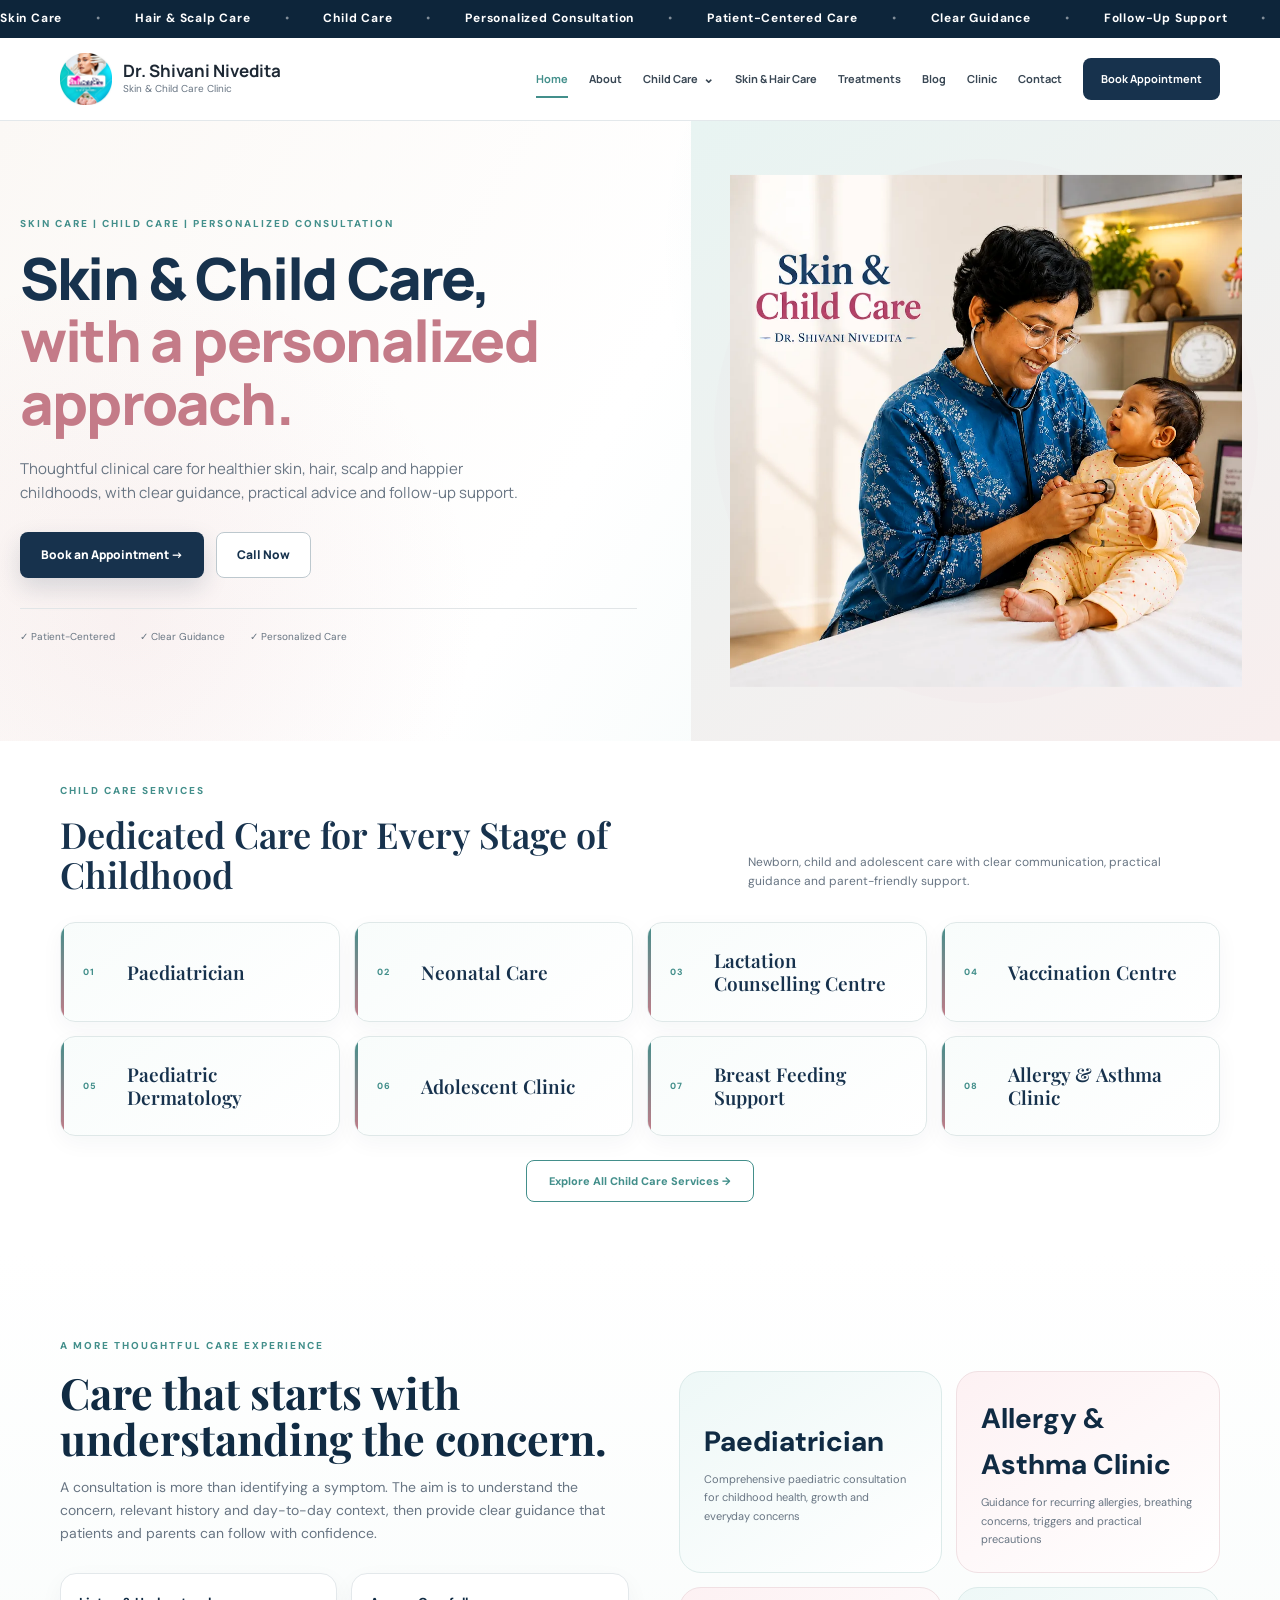
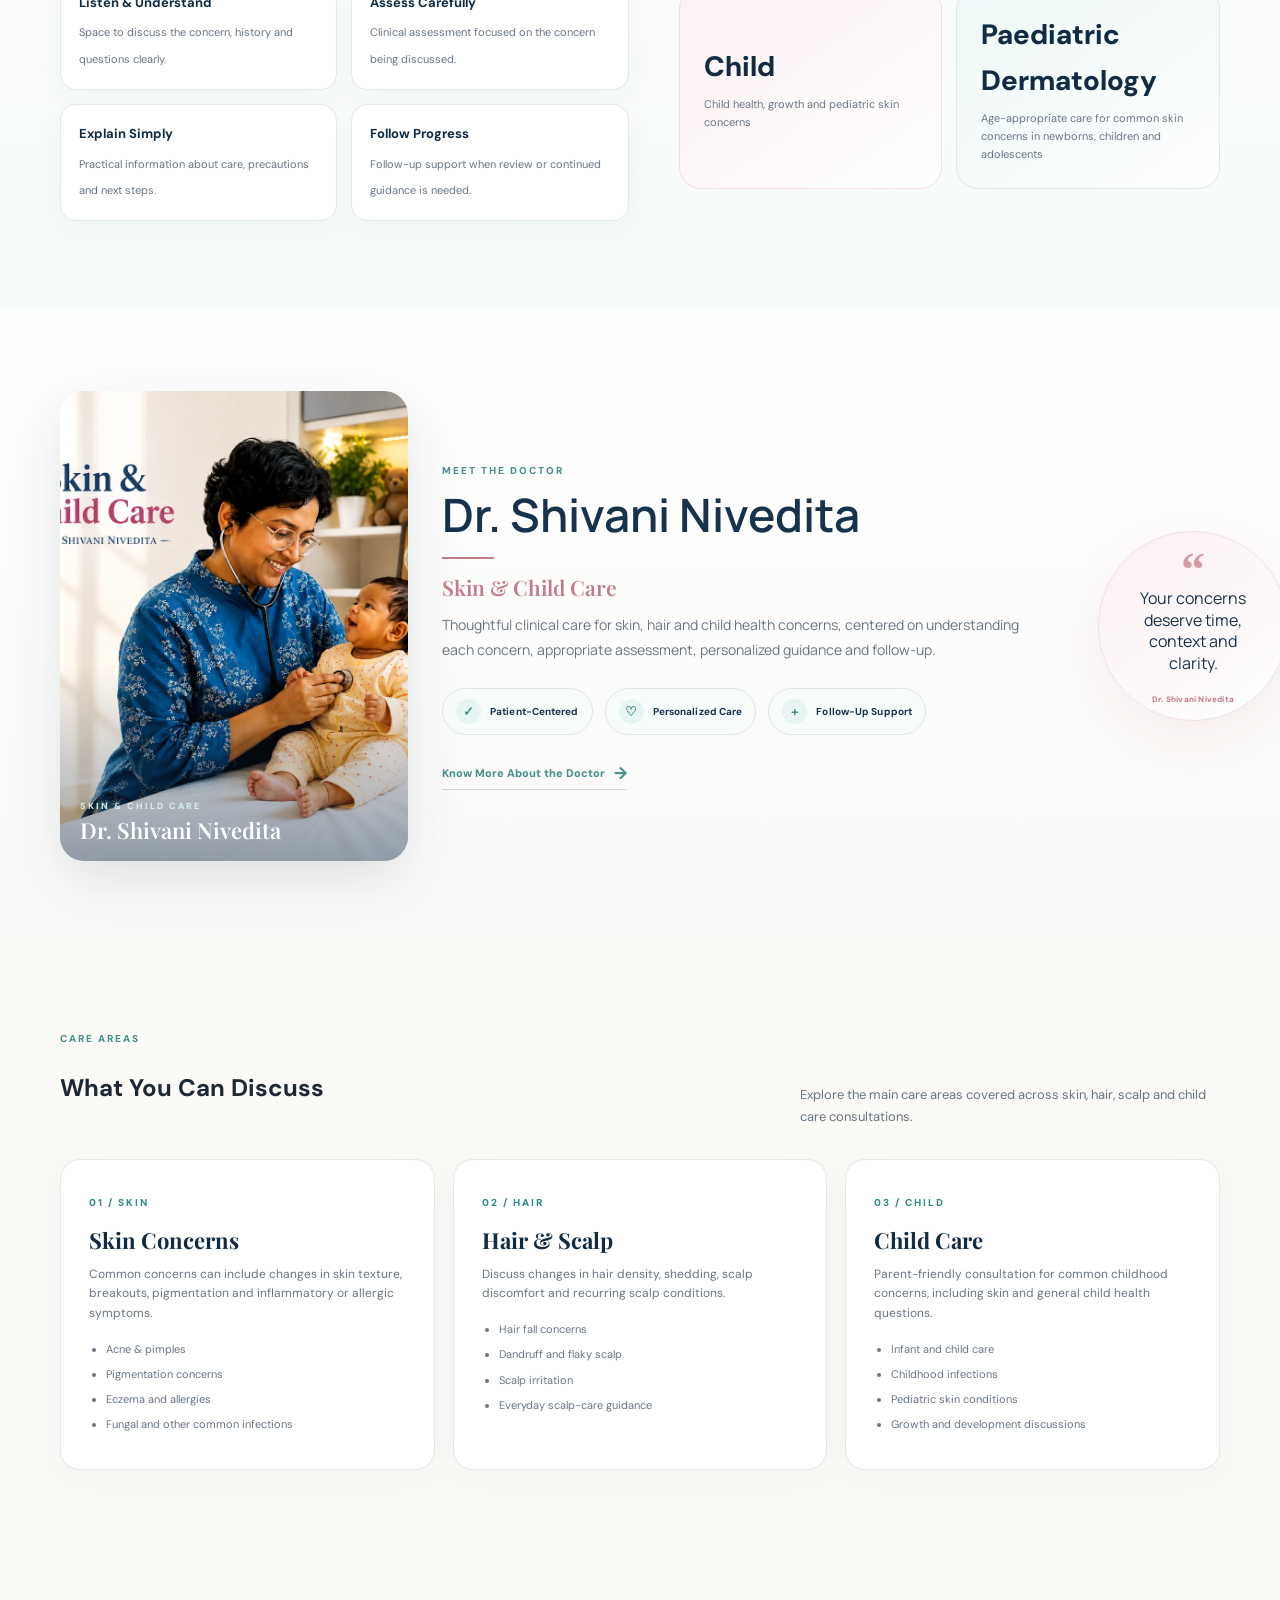
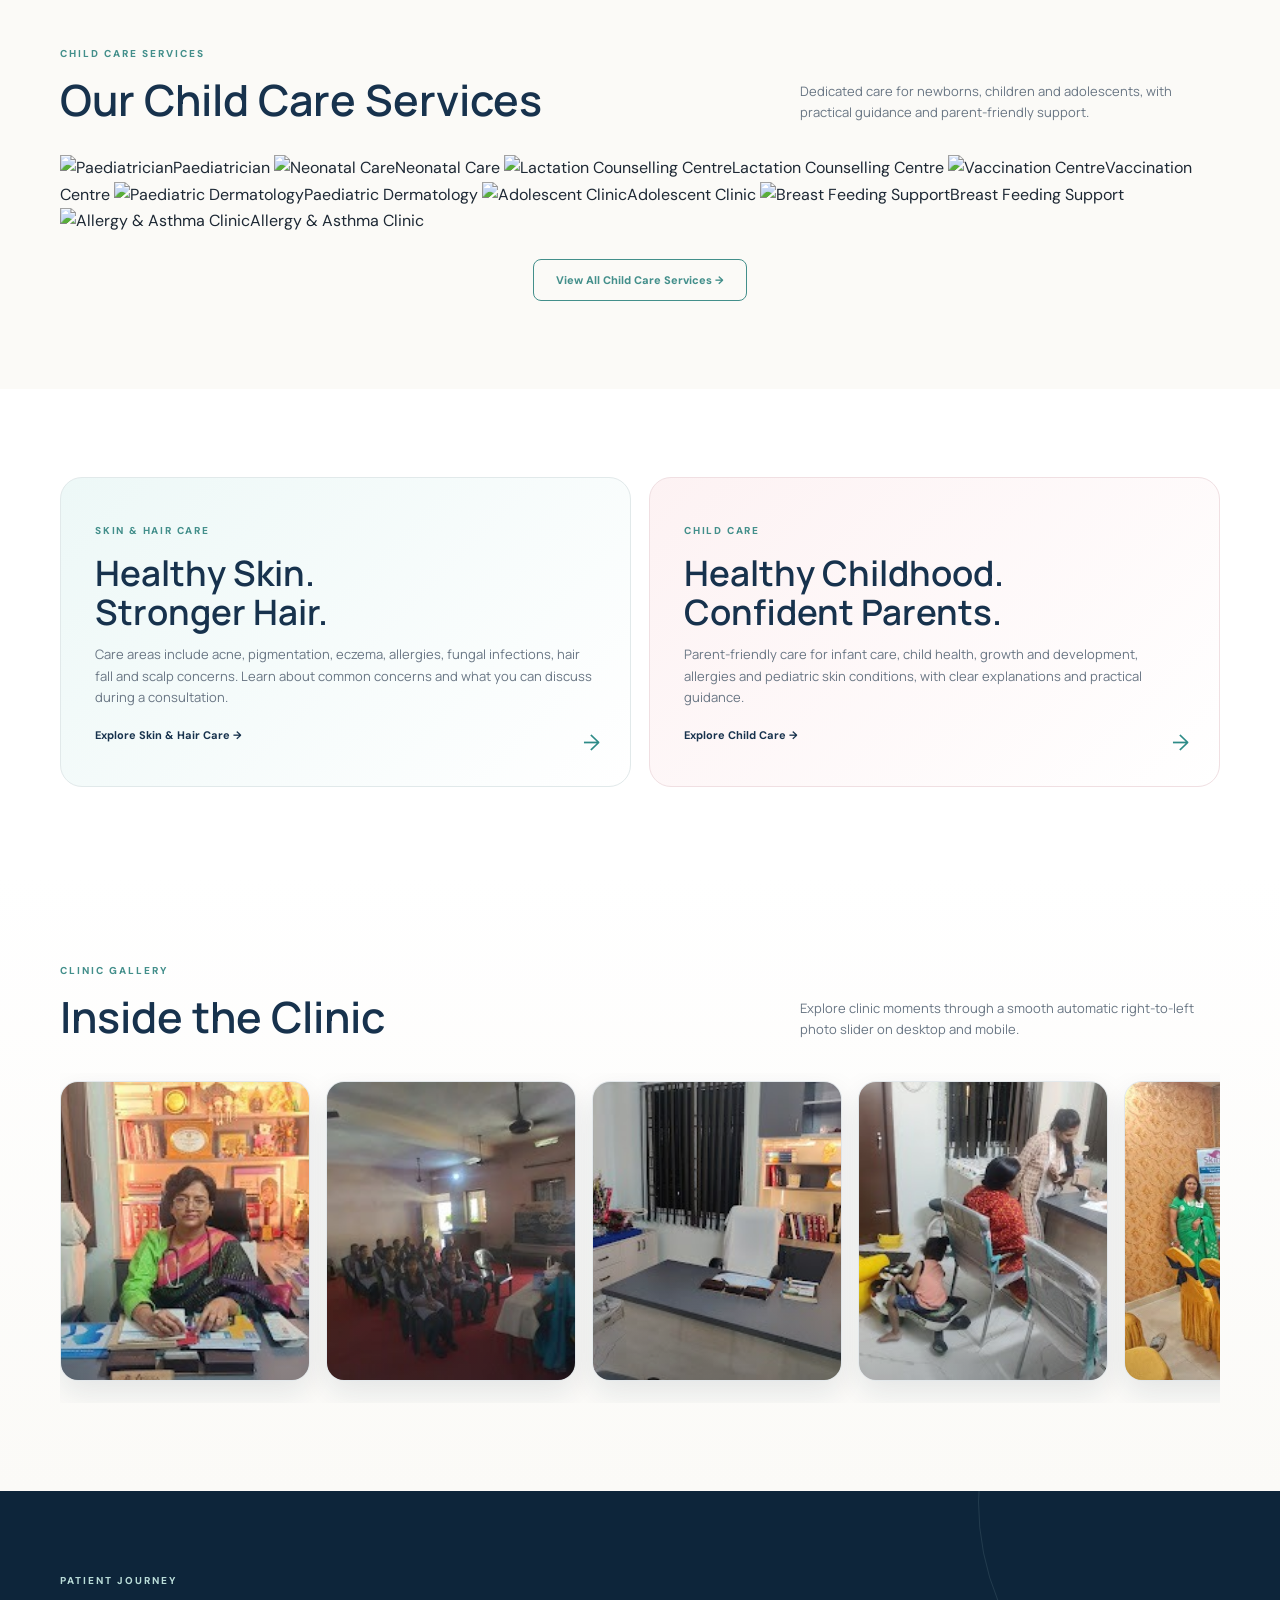
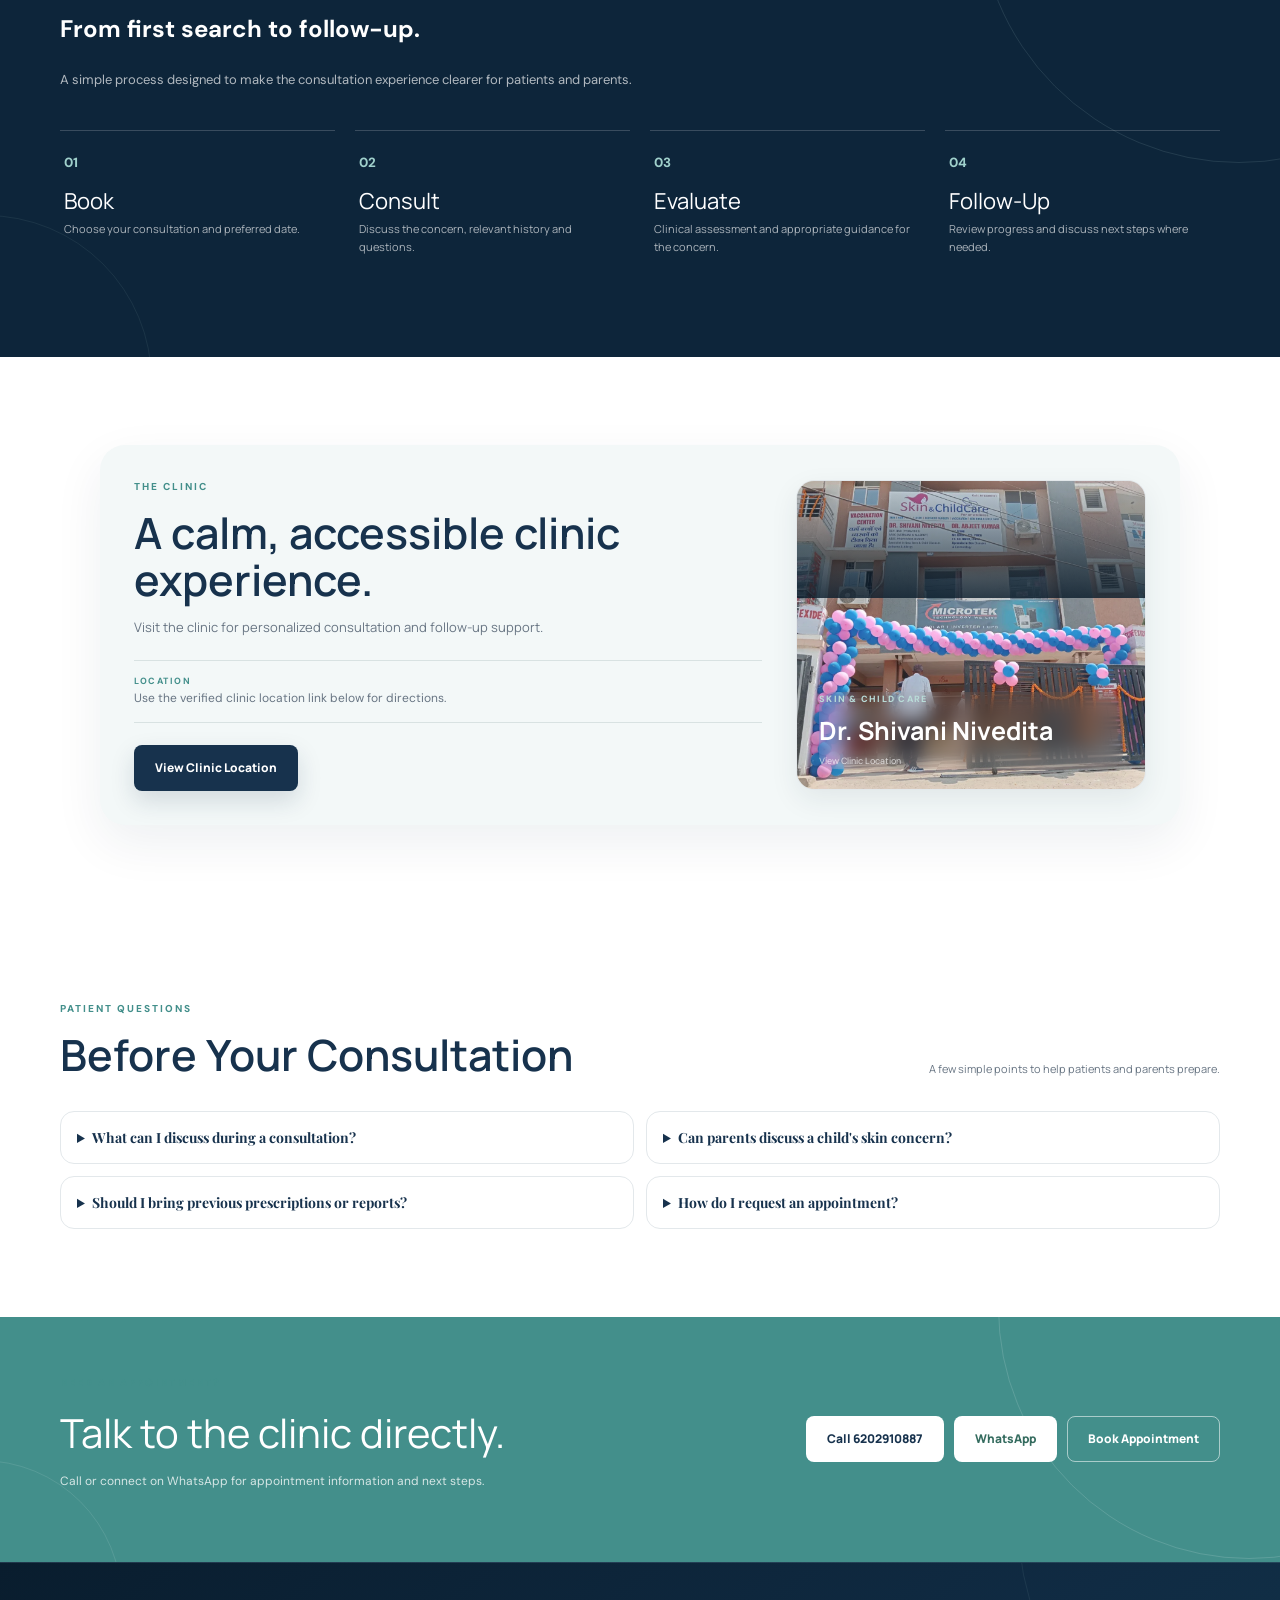
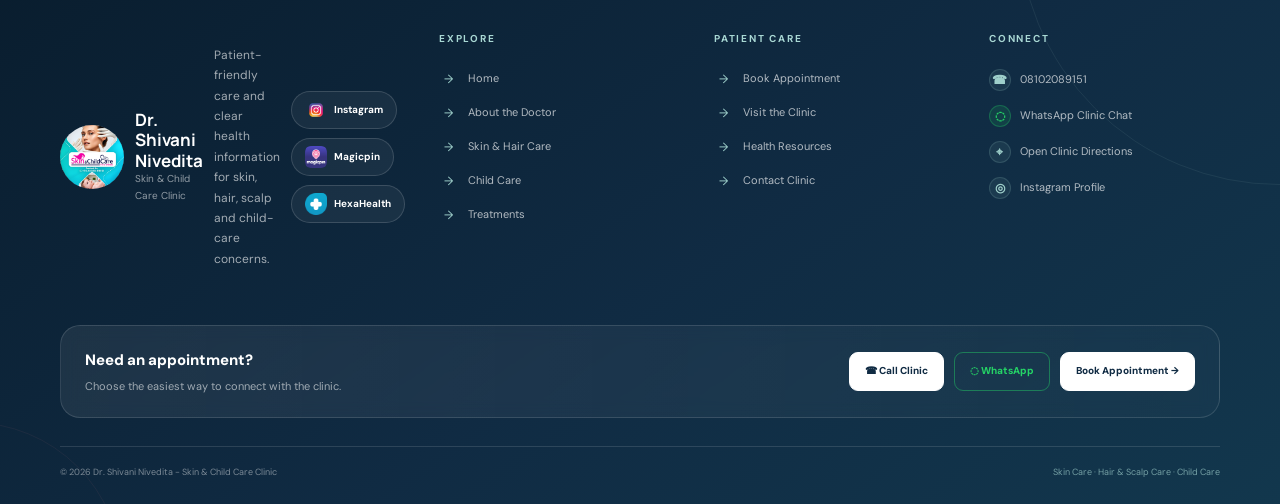
==== commit de9da49b: "Replace Child Care service cards with photos and names" ====
--- a/index.html
+++ b/index.html
@@ -62,20 +62,22 @@
     <div class="section-title">
       <div>
         <div class="eyebrow">CHILD CARE SERVICES</div>
-        <h2>Child Care Services We Offer</h2>
+        <h2>Our Child Care Services</h2>
       </div>
       <p>Dedicated care for newborns, children and adolescents, with practical guidance and parent-friendly support.</p>
     </div>
-    <div class="child-condition-grid">
-      <a href="child-care.html#paediatrician"><span>01</span><b>Paediatrician</b></a>
-      <a href="child-care.html#neonatal-care"><span>02</span><b>Neonatal Care</b></a>
-      <a href="child-care.html#lactation"><span>03</span><b>Lactation Counselling Centre</b></a>
-      <a href="child-care.html#vaccination"><span>04</span><b>Vaccination Centre</b></a>
-      <a href="child-care.html#paediatric-dermatology"><span>05</span><b>Paediatric Dermatology</b></a>
-      <a href="child-care.html#adolescent-clinic"><span>06</span><b>Adolescent Clinic</b></a>
-      <a href="child-care.html#breastfeeding"><span>07</span><b>Breast Feeding Support</b></a>
-      <a href="child-care.html#allergy-asthma"><span>08</span><b>Allergy & Asthma Clinic</b></a>
+
+    <div class="child-photo-service-grid">
+      <a class="child-photo-service-card" href="child-care.html#paediatrician"><img src="https://images.unsplash.com/photo-1758691462126-2ee47c8bf9e7?auto=format&fit=crop&fm=jpg&q=80&w=1000" alt="Paediatrician" loading="lazy"><span>Paediatrician</span></a>
+      <a class="child-photo-service-card" href="child-care.html#neonatal-care"><img src="https://images.unsplash.com/photo-1632053002928-1919605ee6f7?auto=format&fit=crop&fm=jpg&q=80&w=1000" alt="Neonatal Care" loading="lazy"><span>Neonatal Care</span></a>
+      <a class="child-photo-service-card" href="child-care.html#lactation"><img src="https://images.unsplash.com/photo-1758748101944-e06cb5fca43b?auto=format&fit=crop&fm=jpg&q=80&w=1000" alt="Lactation Counselling Centre" loading="lazy"><span>Lactation Counselling Centre</span></a>
+      <a class="child-photo-service-card" href="child-care.html#vaccination"><img src="https://images.unsplash.com/photo-1576766125535-b04e15fd0273?auto=format&fit=crop&fm=jpg&q=80&w=1000" alt="Vaccination Centre" loading="lazy"><span>Vaccination Centre</span></a>
+      <a class="child-photo-service-card" href="child-care.html#paediatric-dermatology"><img src="https://images.unsplash.com/photo-1758691463331-2ac00e6f676f?auto=format&fit=crop&fm=jpg&q=80&w=1000" alt="Paediatric Dermatology" loading="lazy"><span>Paediatric Dermatology</span></a>
+      <a class="child-photo-service-card" href="child-care.html#adolescent-clinic"><img src="https://images.unsplash.com/photo-1758691462878-6edc3d3da1be?auto=format&fit=crop&fm=jpg&q=80&w=1000" alt="Adolescent Clinic" loading="lazy"><span>Adolescent Clinic</span></a>
+      <a class="child-photo-service-card" href="child-care.html#breastfeeding"><img src="https://images.unsplash.com/photo-1758748101944-e06cb5fca43b?auto=format&fit=crop&fm=jpg&q=80&w=1000" alt="Breast Feeding Support" loading="lazy"><span>Breast Feeding Support</span></a>
+      <a class="child-photo-service-card" href="child-care.html#allergy-asthma"><img src="https://images.unsplash.com/photo-1758691462284-9eeec33fb0e7?auto=format&fit=crop&fm=jpg&q=80&w=1000" alt="Allergy & Asthma Clinic" loading="lazy"><span>Allergy & Asthma Clinic</span></a>
     </div>
+
     <a class="outline-link" href="child-care.html">View All Child Care Services →</a>
   </div>
 </section>
--- a/clinic.css
+++ b/clinic.css
@@ -102,3 +102,15 @@
 @media(max-width:1050px){.doctor-feature-grid{grid-template-columns:34% 1fr}.doctor-quote-card{display:none}.doctor-photo-card{height:430px}.doctor-feature-copy h2{font-size:42px}}
 @media(max-width:800px){.doctor-feature-section{padding:65px 0}.doctor-feature-grid{grid-template-columns:1fr;gap:28px}.doctor-photo-card{height:430px;max-width:520px}.doctor-feature-copy h2{font-size:38px}.doctor-feature-copy>p{font-size:13px}.doctor-highlights{display:grid;grid-template-columns:1fr 1fr}.doctor-highlights>div{border-radius:14px}.doctor-highlights>div:last-child{grid-column:1/-1}}
 @media(max-width:480px){.doctor-photo-card{height:390px;border-radius:20px}.doctor-feature-copy h2{font-size:34px}.doctor-highlights{grid-template-columns:1fr}.doctor-highlights>div:last-child{grid-column:auto}}
+
+/* Homepage Child Care service list */
+.child-home-care-list{background:var(--cream)}
+.child-condition-grid{display:grid;grid-template-columns:repeat(4,minmax(0,1fr));gap:14px}
+.child-condition-grid a{min-height:112px;padding:20px 22px;background:#fff;border:1px solid var(--line);border-radius:15px;display:flex;align-items:center;gap:15px;position:relative;overflow:hidden;box-shadow:0 8px 24px rgba(20,45,65,.04);transition:transform .25s,box-shadow .25s,border-color .25s}
+.child-condition-grid a:before{content:'';position:absolute;left:0;top:0;bottom:0;width:3px;background:linear-gradient(180deg,var(--teal),var(--rose))}
+.child-condition-grid a span{font-size:9px;letter-spacing:1.4px;color:var(--teal);font-weight:800;flex:0 0 auto}
+.child-condition-grid a b{font:600 20px/1.22 'Playfair Display',Georgia,serif;color:var(--navy);max-width:235px}
+.child-condition-grid a:hover{transform:translateY(-4px);box-shadow:0 15px 32px rgba(20,45,65,.08);border-color:#c8dedd}
+.child-home-care-list .outline-link{margin:24px auto 0}
+@media(max-width:900px){.child-condition-grid{grid-template-columns:repeat(2,minmax(0,1fr))}}
+@media(max-width:520px){.child-condition-grid{grid-template-columns:1fr}.child-condition-grid a{min-height:90px;padding:18px 20px}.child-condition-grid a b{font-size:18px;max-width:none}}
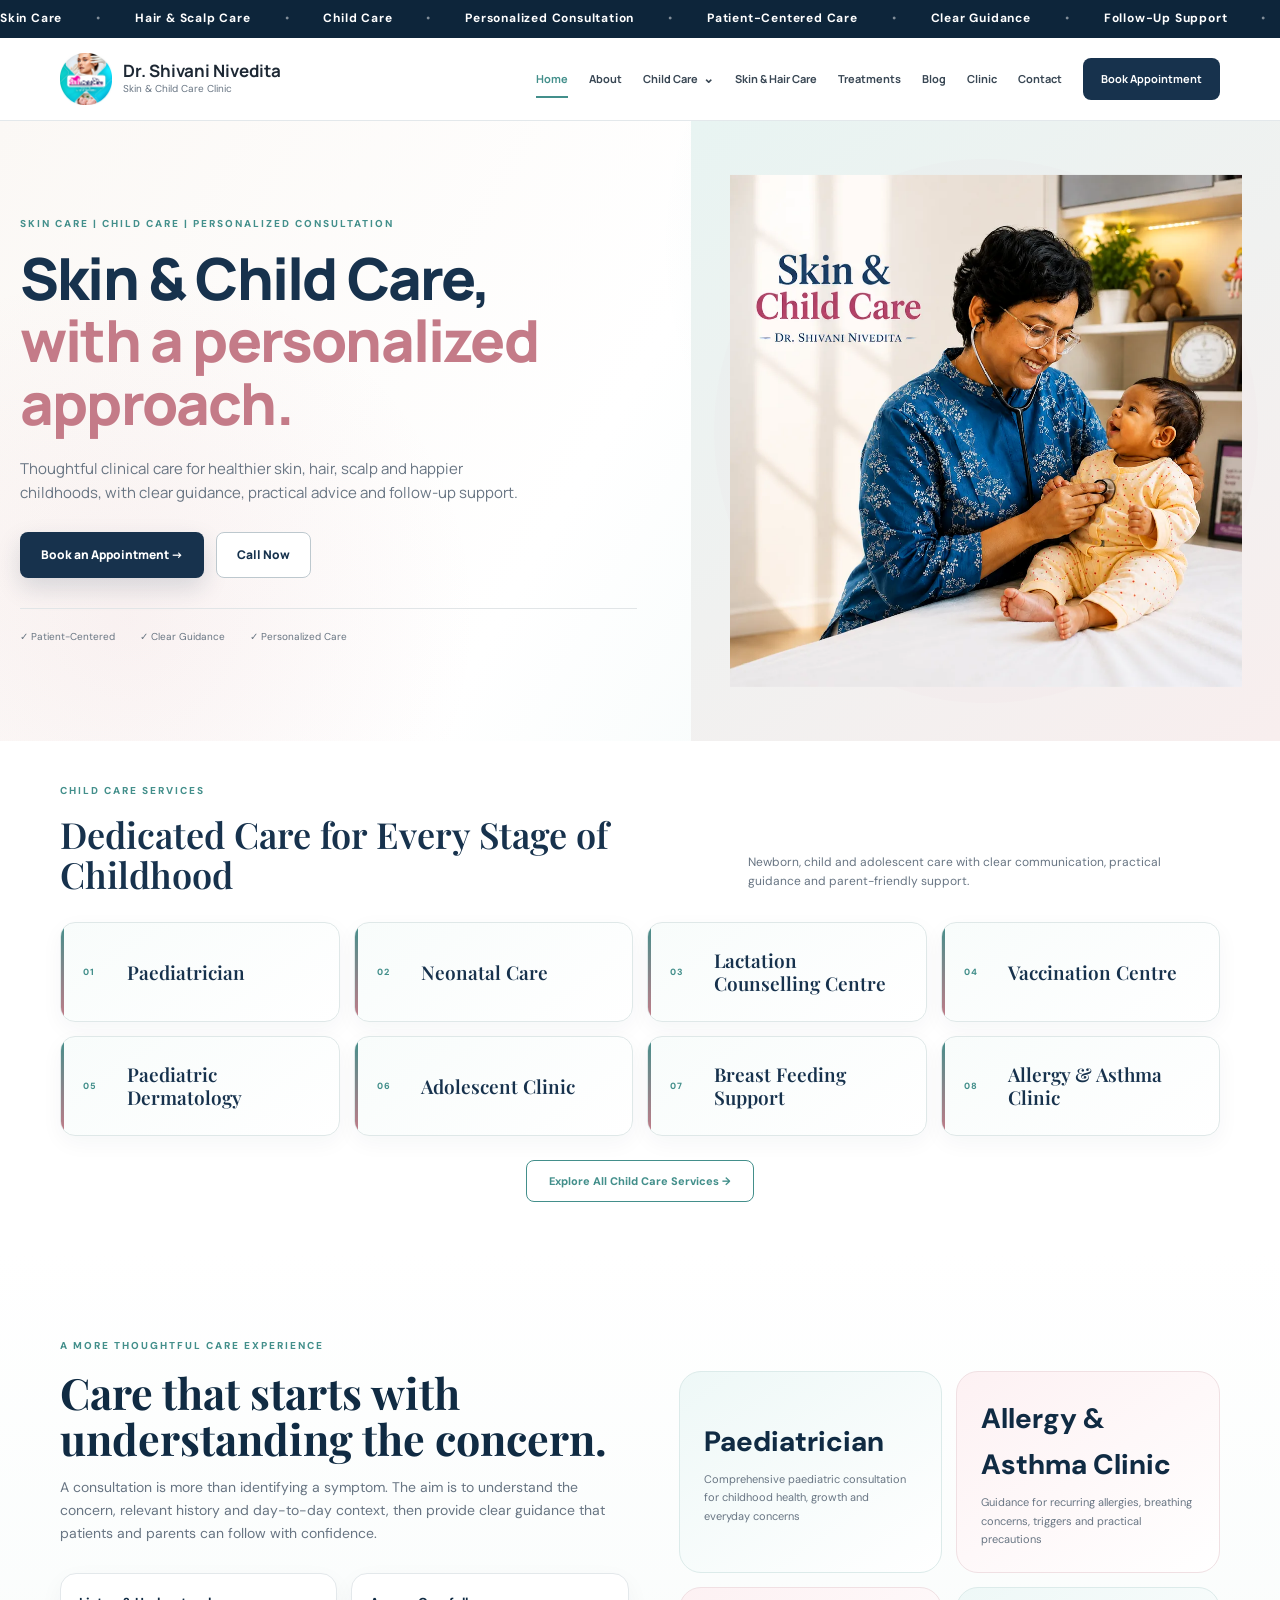
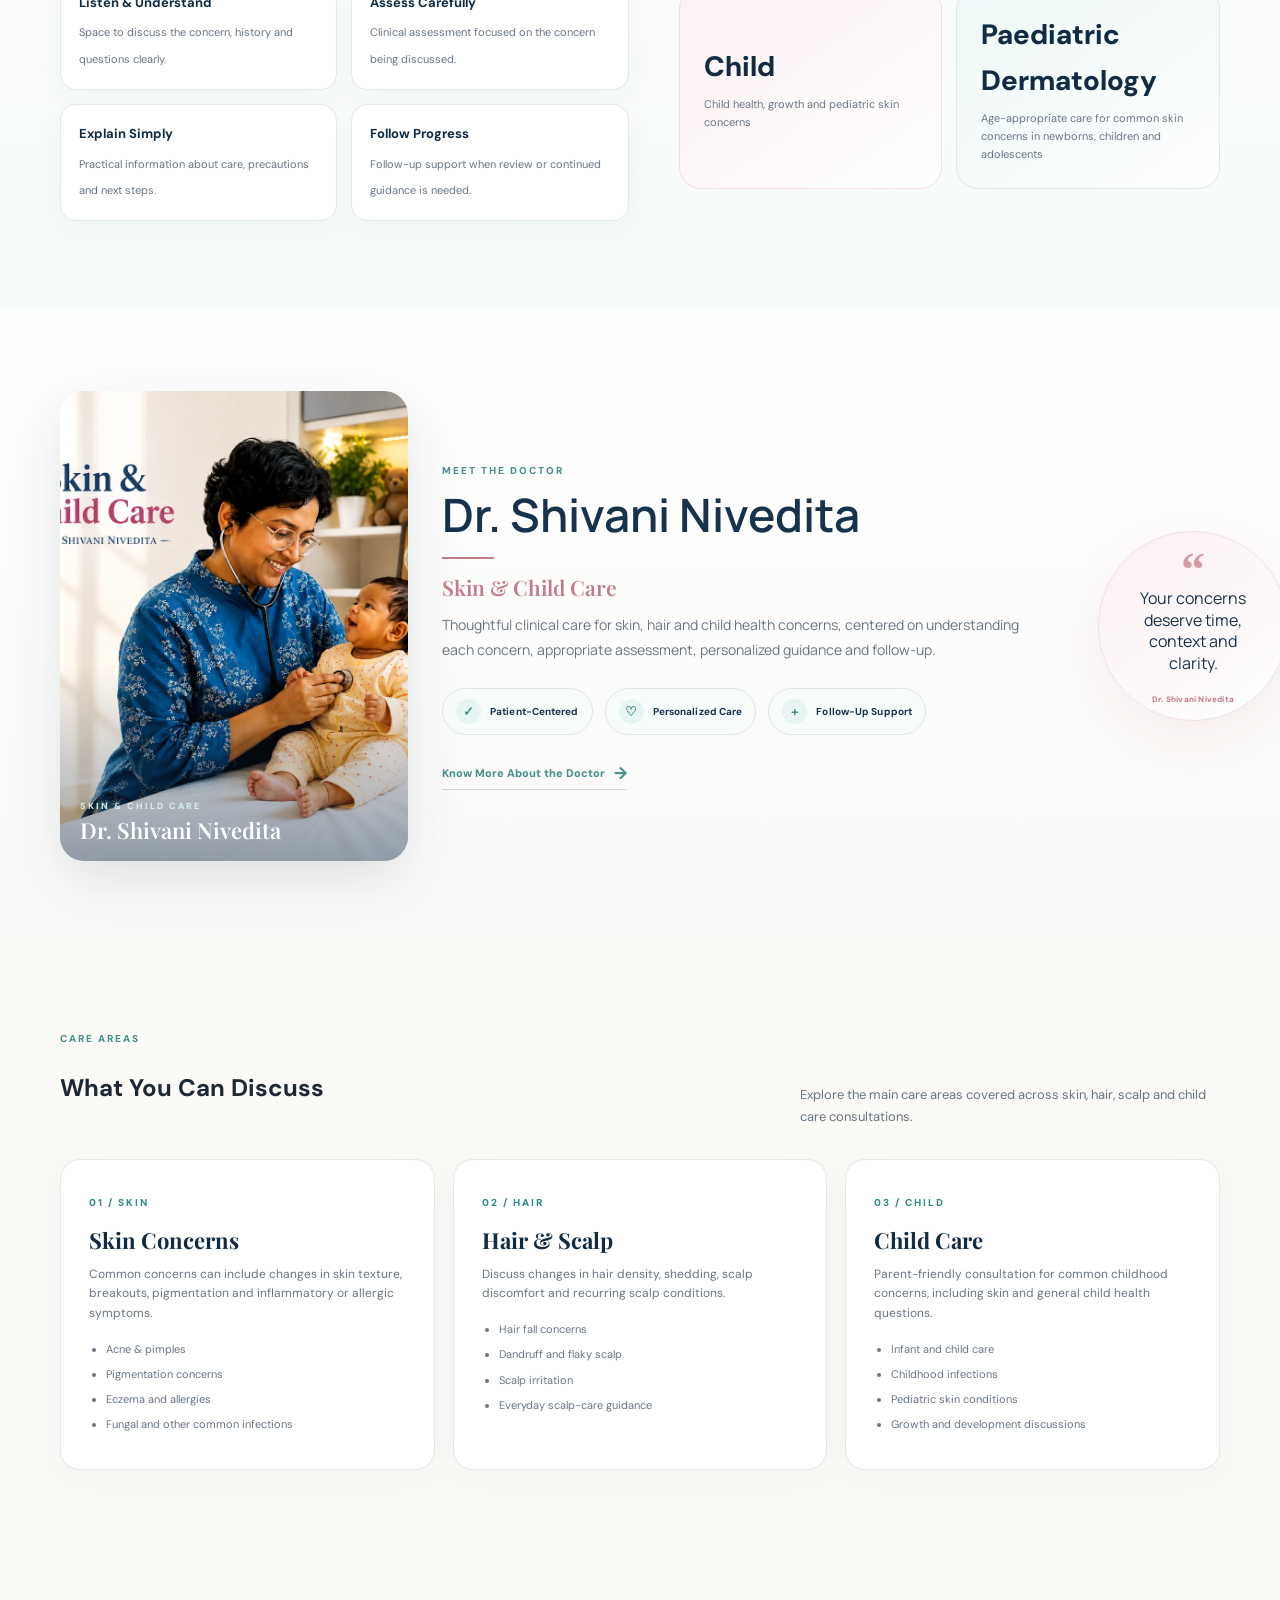
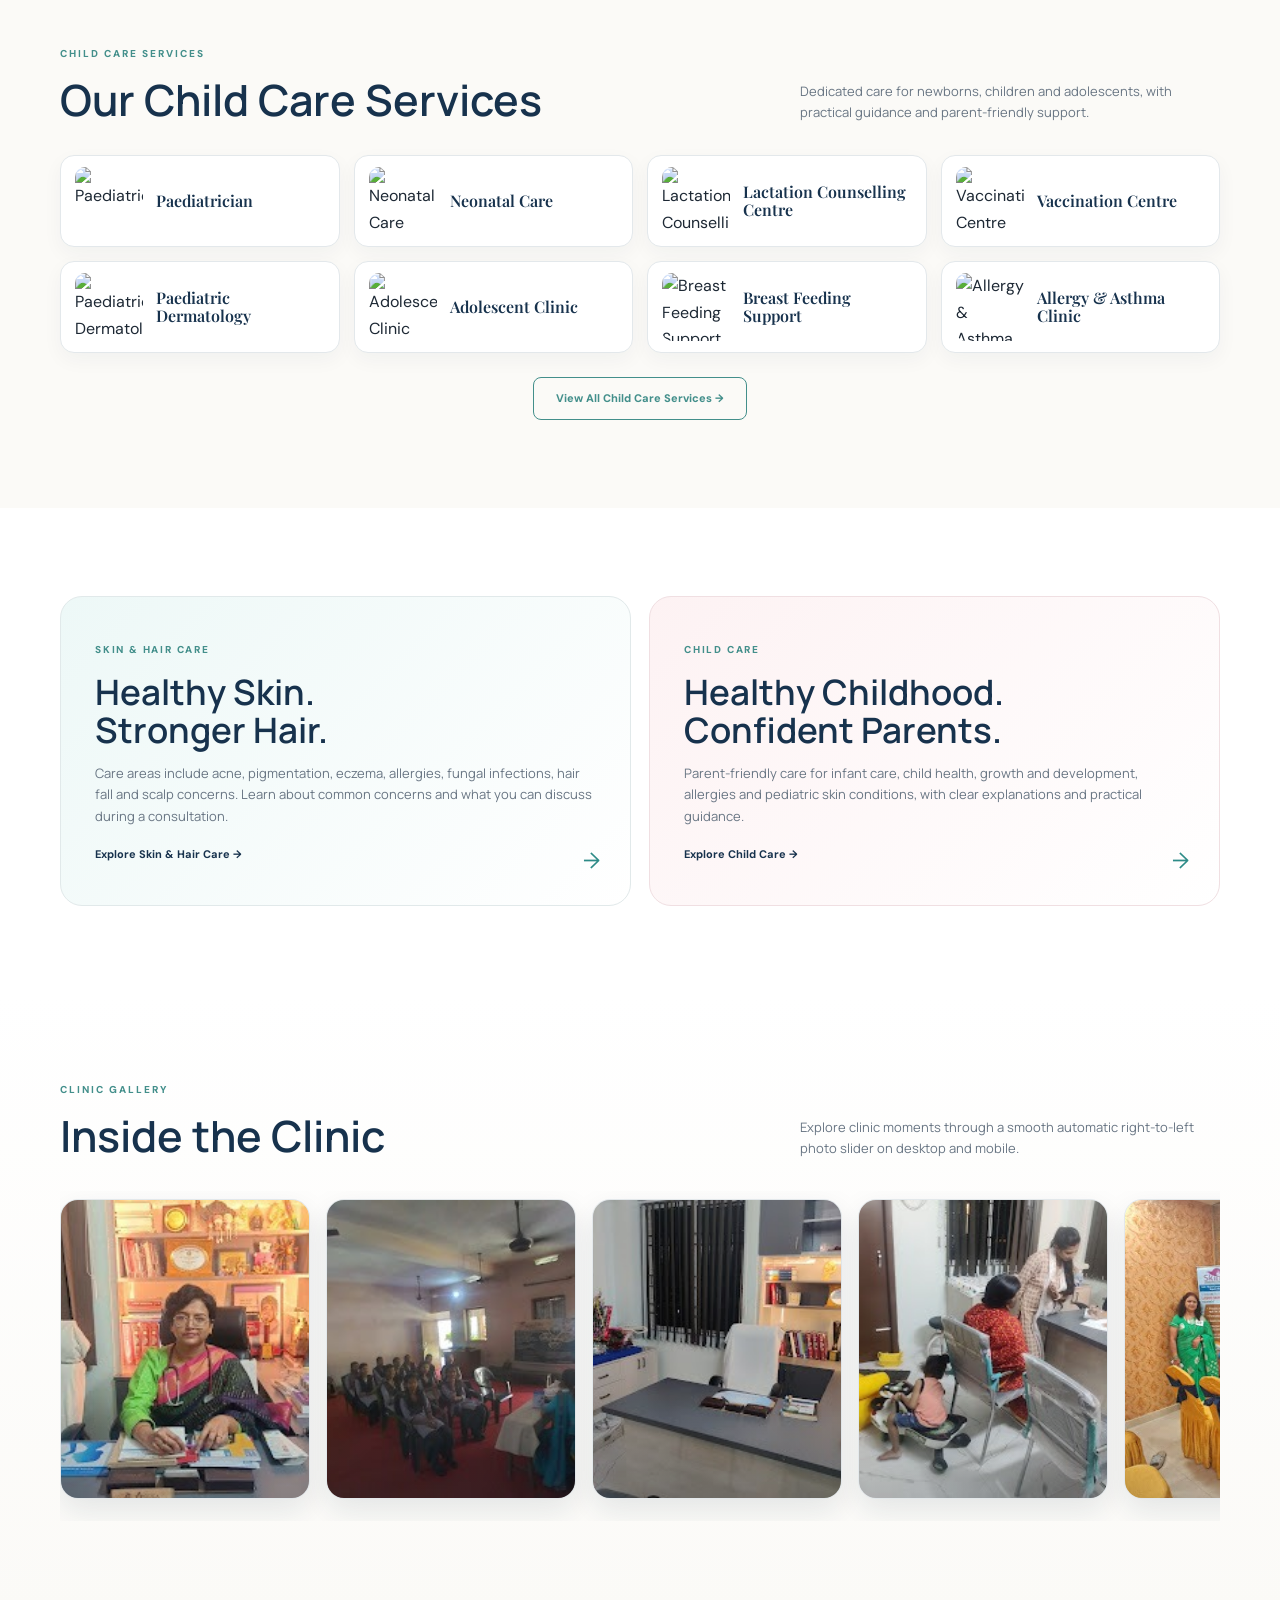
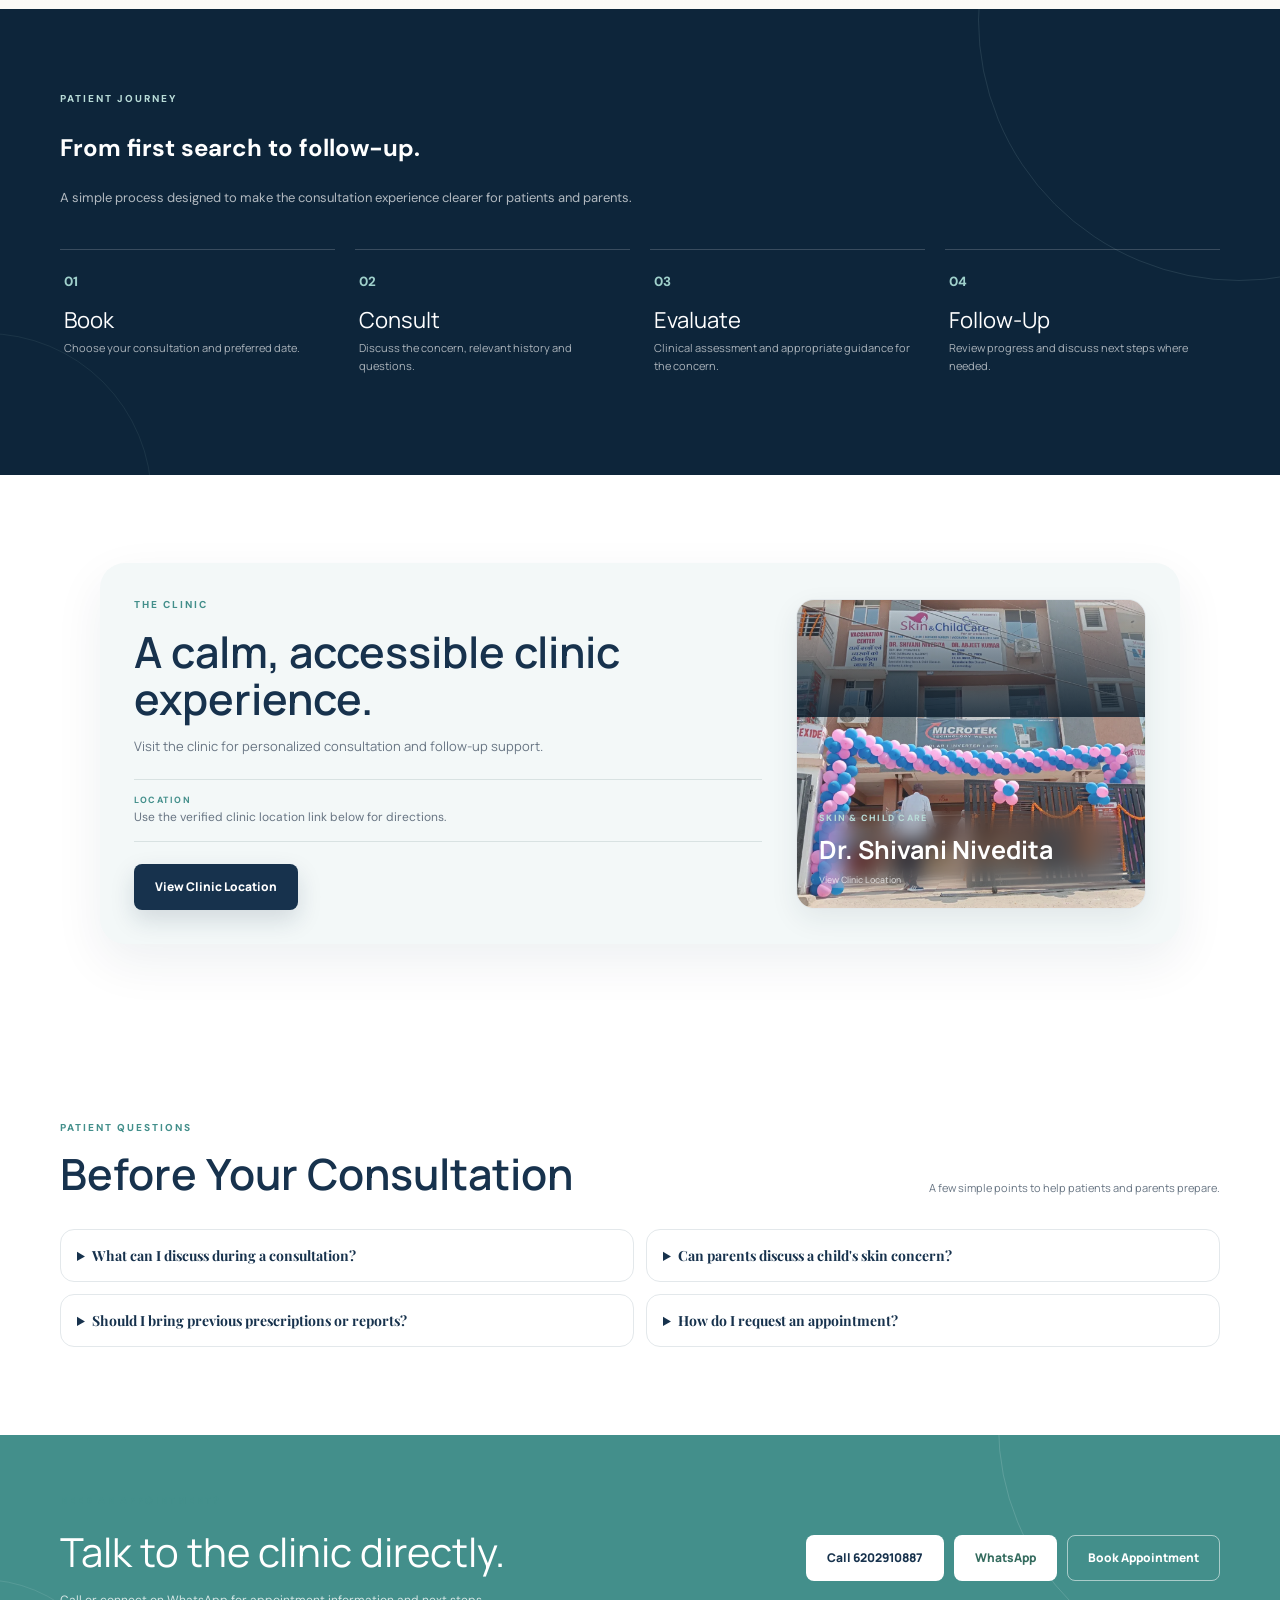
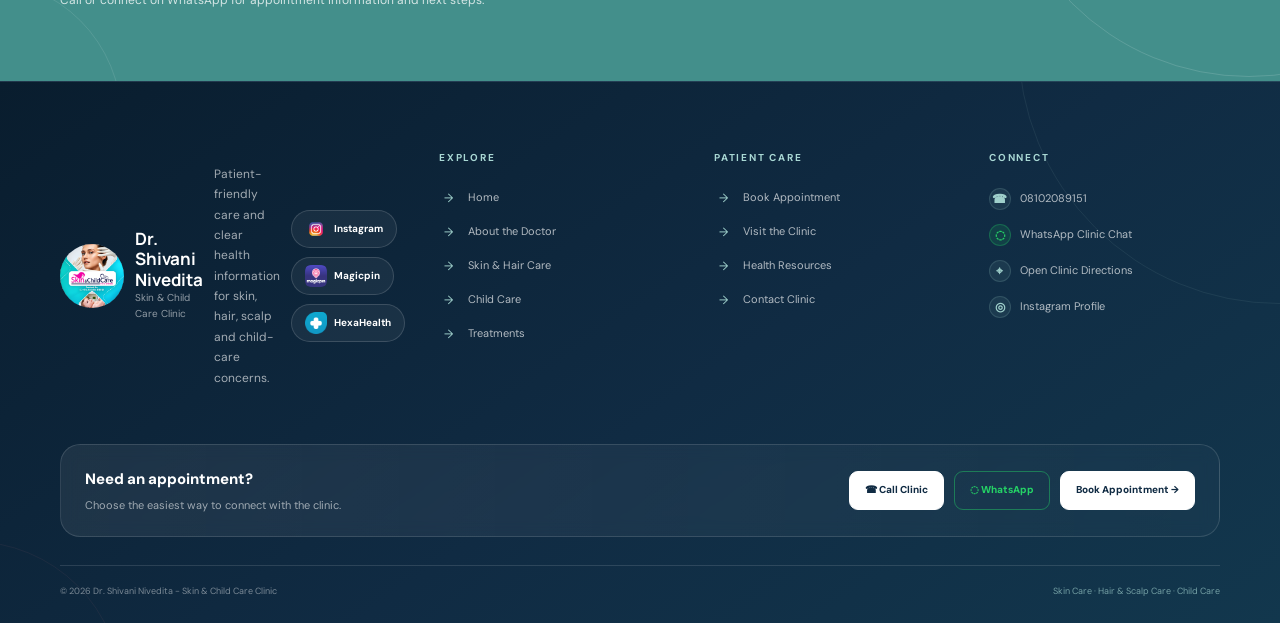
==== commit 70ade73e: "Replace duplicate breastfeeding service image on homepage" ====
--- a/index.html
+++ b/index.html
@@ -70,11 +70,11 @@
     <div class="child-photo-service-grid">
       <a class="child-photo-service-card" href="child-care.html#paediatrician"><img src="https://images.unsplash.com/photo-1758691462126-2ee47c8bf9e7?auto=format&fit=crop&fm=jpg&q=80&w=1000" alt="Paediatrician" loading="lazy"><span>Paediatrician</span></a>
       <a class="child-photo-service-card" href="child-care.html#neonatal-care"><img src="https://images.unsplash.com/photo-1632053002928-1919605ee6f7?auto=format&fit=crop&fm=jpg&q=80&w=1000" alt="Neonatal Care" loading="lazy"><span>Neonatal Care</span></a>
-      <a class="child-photo-service-card" href="child-care.html#lactation"><img src="https://images.unsplash.com/photo-1758748101944-e06cb5fca43b?auto=format&fit=crop&fm=jpg&q=80&w=1000" alt="Lactation Counselling Centre" loading="lazy"><span>Lactation Counselling Centre</span></a>
+      <a class="child-photo-service-card" href="child-care.html#lactation"><img src="https://images.unsplash.com/photo-1766299892744-a0b9d4e11707?auto=format&fit=crop&fm=jpg&q=80&w=1000" alt="Lactation Counselling Centre" loading="lazy"><span>Lactation Counselling Centre</span></a>
       <a class="child-photo-service-card" href="child-care.html#vaccination"><img src="https://images.unsplash.com/photo-1576766125535-b04e15fd0273?auto=format&fit=crop&fm=jpg&q=80&w=1000" alt="Vaccination Centre" loading="lazy"><span>Vaccination Centre</span></a>
       <a class="child-photo-service-card" href="child-care.html#paediatric-dermatology"><img src="https://images.unsplash.com/photo-1758691463331-2ac00e6f676f?auto=format&fit=crop&fm=jpg&q=80&w=1000" alt="Paediatric Dermatology" loading="lazy"><span>Paediatric Dermatology</span></a>
       <a class="child-photo-service-card" href="child-care.html#adolescent-clinic"><img src="https://images.unsplash.com/photo-1758691462878-6edc3d3da1be?auto=format&fit=crop&fm=jpg&q=80&w=1000" alt="Adolescent Clinic" loading="lazy"><span>Adolescent Clinic</span></a>
-      <a class="child-photo-service-card" href="child-care.html#breastfeeding"><img src="https://images.unsplash.com/photo-1758748101944-e06cb5fca43b?auto=format&fit=crop&fm=jpg&q=80&w=1000" alt="Breast Feeding Support" loading="lazy"><span>Breast Feeding Support</span></a>
+      <a class="child-photo-service-card" href="child-care.html#breastfeeding"><img src="https://images.unsplash.com/photo-1766299892744-a0b9d4e11707?auto=format&fit=crop&fm=jpg&q=80&w=1000" alt="Breast Feeding Support" loading="lazy"><span>Breast Feeding Support</span></a>
       <a class="child-photo-service-card" href="child-care.html#allergy-asthma"><img src="https://images.unsplash.com/photo-1758691462284-9eeec33fb0e7?auto=format&fit=crop&fm=jpg&q=80&w=1000" alt="Allergy & Asthma Clinic" loading="lazy"><span>Allergy & Asthma Clinic</span></a>
     </div>
 
--- a/clinic.css
+++ b/clinic.css
@@ -114,3 +114,25 @@
 .child-home-care-list .outline-link{margin:24px auto 0}
 @media(max-width:900px){.child-condition-grid{grid-template-columns:repeat(2,minmax(0,1fr))}}
 @media(max-width:520px){.child-condition-grid{grid-template-columns:1fr}.child-condition-grid a{min-height:90px;padding:18px 20px}.child-condition-grid a b{font-size:18px;max-width:none}}
+
+/* Photo cards for homepage Child Care services */
+.child-photo-service-grid{display:grid;grid-template-columns:repeat(4,minmax(0,1fr));gap:16px}
+.child-photo-service-card{height:190px;position:relative;overflow:hidden;border-radius:16px;background:#eaf2f1;border:1px solid var(--line);box-shadow:0 10px 26px rgba(20,45,65,.06);display:block}
+.child-photo-service-card img{width:100%;height:100%;display:block;object-fit:cover;transition:transform .55s ease,filter .35s ease}
+.child-photo-service-card:after{content:'';position:absolute;inset:0;background:linear-gradient(180deg,rgba(16,43,67,0) 38%,rgba(16,43,67,.72) 100%)}
+.child-photo-service-card span{position:absolute;left:18px;right:18px;bottom:16px;z-index:2;color:#fff;font:600 18px/1.2 'Playfair Display',Georgia,serif;text-shadow:0 2px 12px rgba(0,0,0,.18)}
+.child-photo-service-card:hover img{transform:scale(1.06);filter:saturate(1.04)}
+.child-photo-service-card:hover{box-shadow:0 16px 34px rgba(20,45,65,.12);transform:translateY(-3px)}
+@media(max-width:900px){.child-photo-service-grid{grid-template-columns:repeat(2,minmax(0,1fr))}.child-photo-service-card{height:185px}}
+@media(max-width:520px){.child-photo-service-grid{grid-template-columns:1fr}.child-photo-service-card{height:220px}.child-photo-service-card span{font-size:19px}}
+
+/* Compact homepage Child Care photo boxes */
+.child-home-care-list .child-photo-service-grid{display:grid;grid-template-columns:repeat(4,minmax(0,1fr));gap:14px}
+.child-home-care-list .child-photo-service-card{height:92px;min-height:92px;display:flex;align-items:center;gap:13px;padding:9px 14px;background:#fff;border:1px solid var(--line);border-radius:14px;position:relative;overflow:hidden;box-shadow:0 7px 20px rgba(20,45,65,.045);transition:transform .25s,box-shadow .25s,border-color .25s}
+.child-home-care-list .child-photo-service-card:after{display:none}
+.child-home-care-list .child-photo-service-card img{width:68px;height:68px;flex:0 0 68px;border-radius:10px;object-fit:cover;display:block;transition:transform .3s ease}
+.child-home-care-list .child-photo-service-card span{position:static;display:block;color:var(--navy);font:600 16px/1.18 'Playfair Display',Georgia,serif;text-shadow:none;max-width:none}
+.child-home-care-list .child-photo-service-card:hover{transform:translateY(-3px);box-shadow:0 13px 28px rgba(20,45,65,.08);border-color:#c8dedd}
+.child-home-care-list .child-photo-service-card:hover img{transform:scale(1.04);filter:none}
+@media(max-width:1050px){.child-home-care-list .child-photo-service-grid{grid-template-columns:repeat(2,minmax(0,1fr))}}
+@media(max-width:520px){.child-home-care-list .child-photo-service-grid{grid-template-columns:1fr}.child-home-care-list .child-photo-service-card{height:82px;min-height:82px}.child-home-care-list .child-photo-service-card img{width:60px;height:60px;flex-basis:60px}.child-home-care-list .child-photo-service-card span{font-size:17px}}
